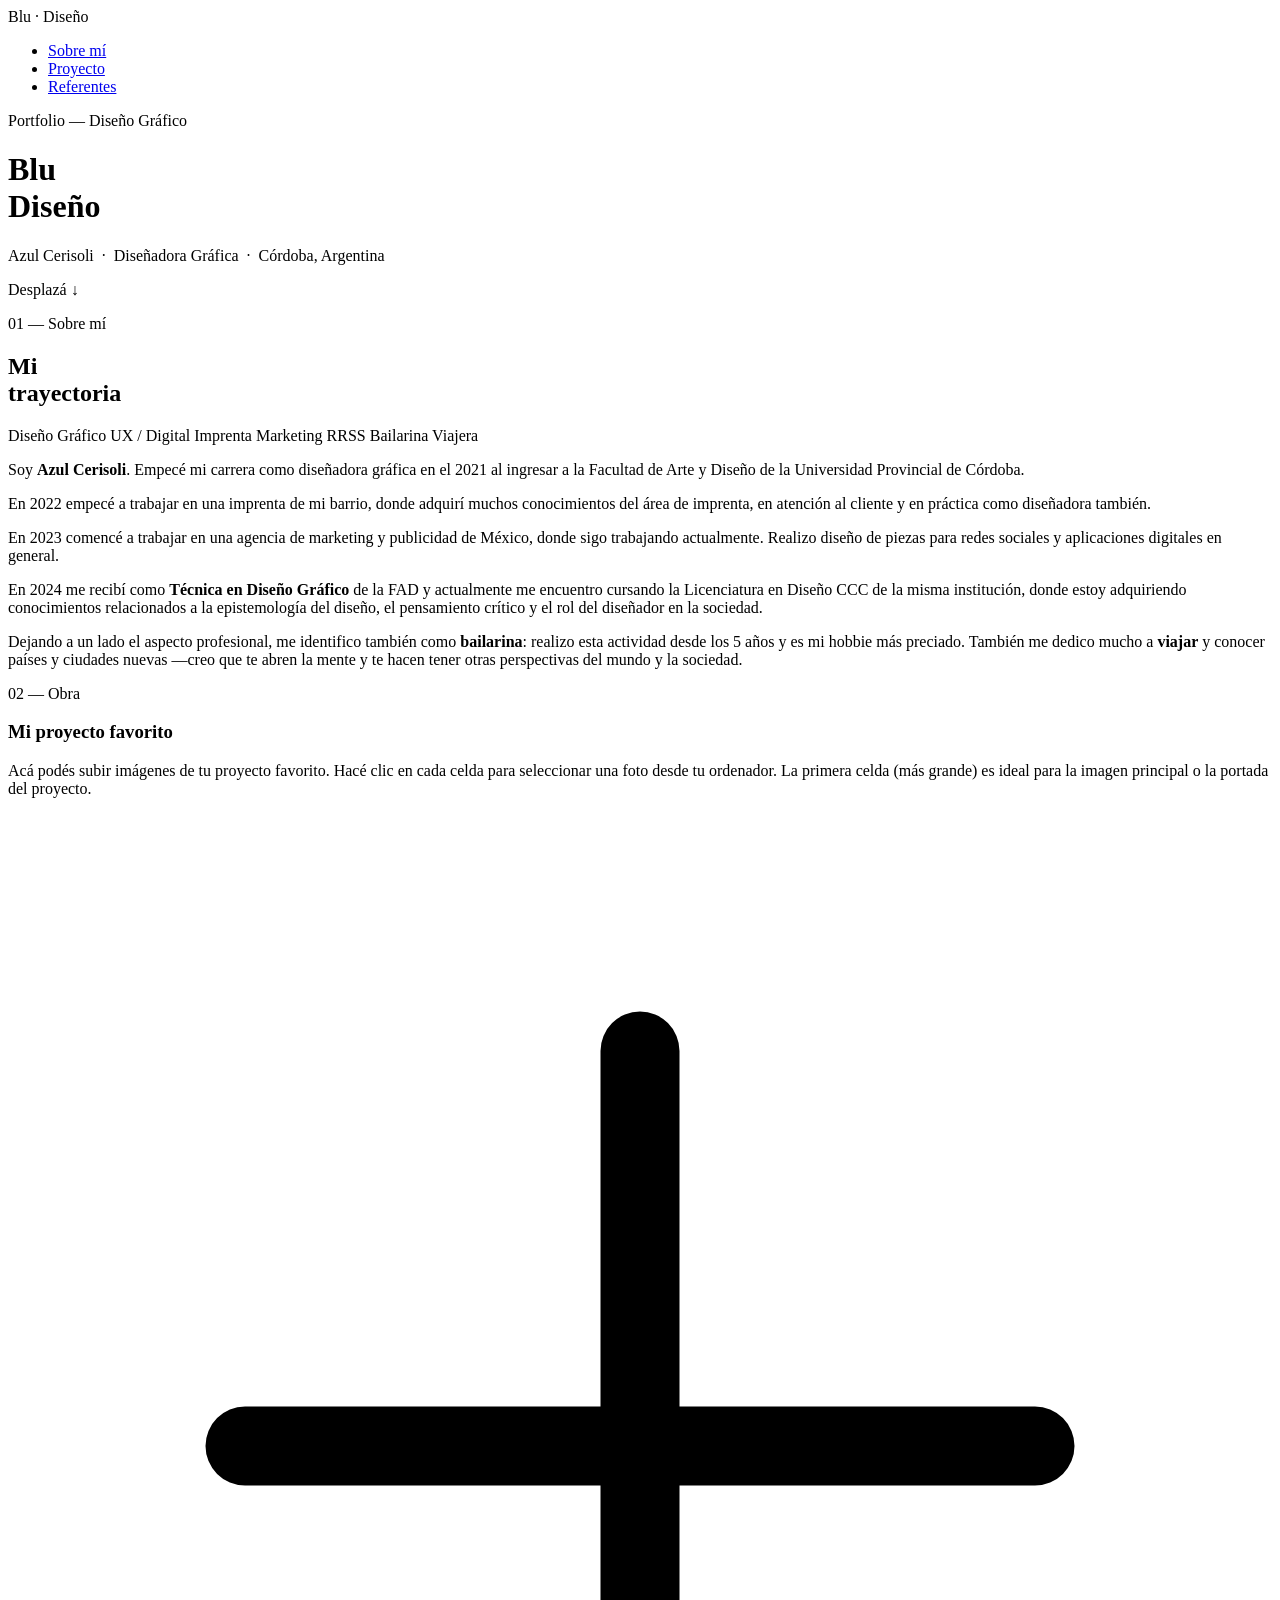
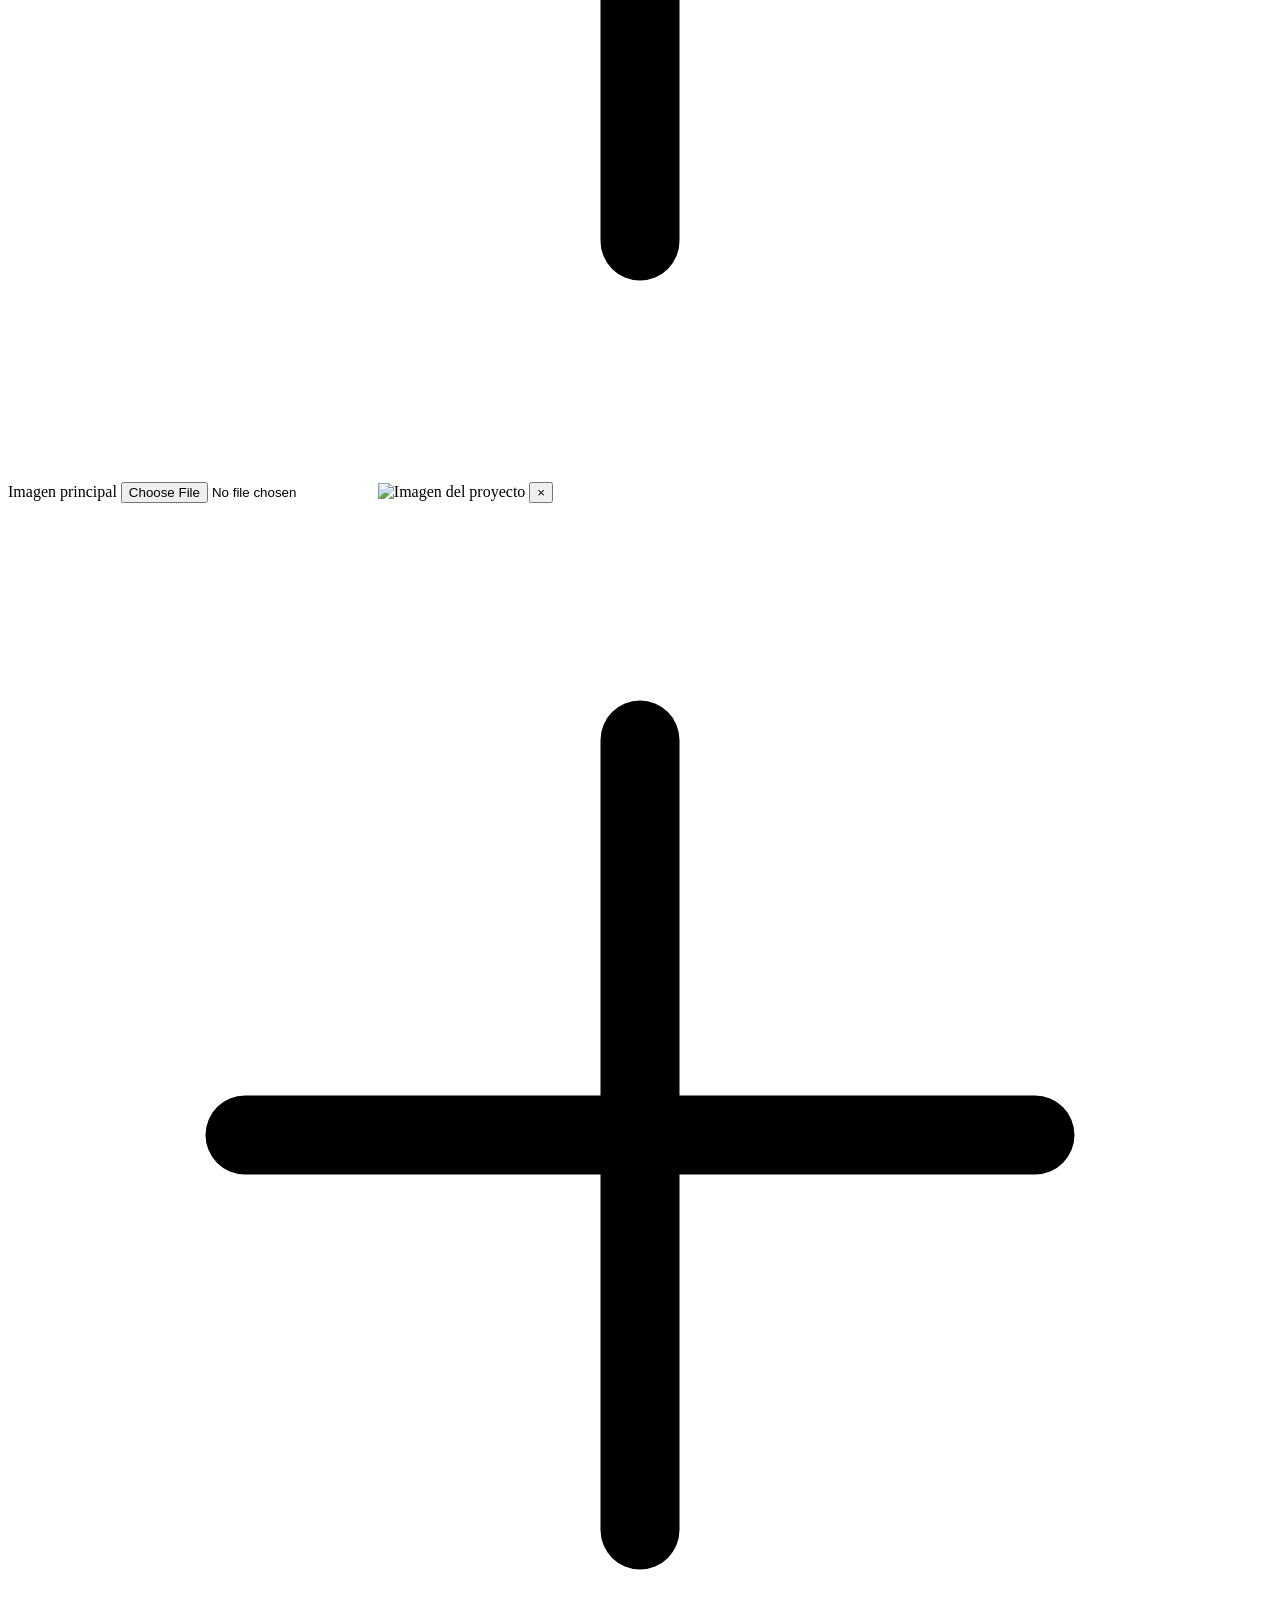
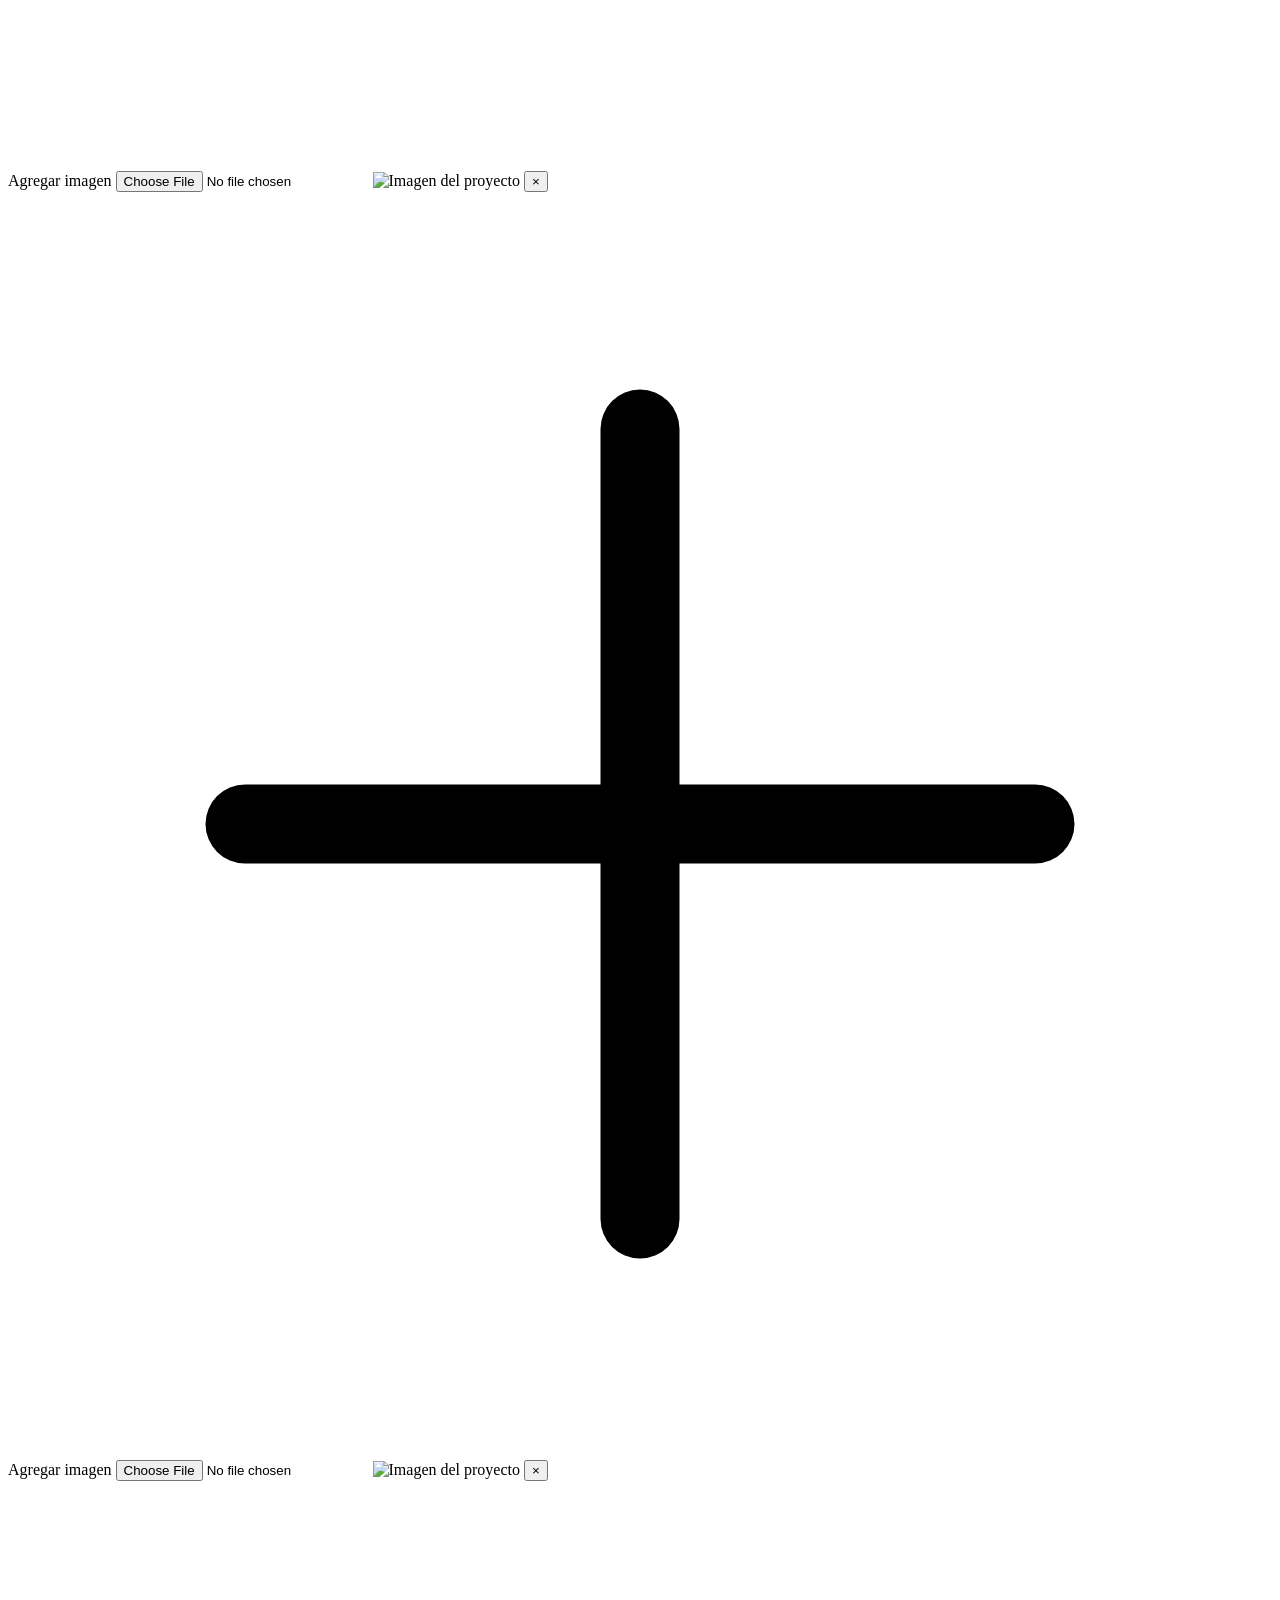
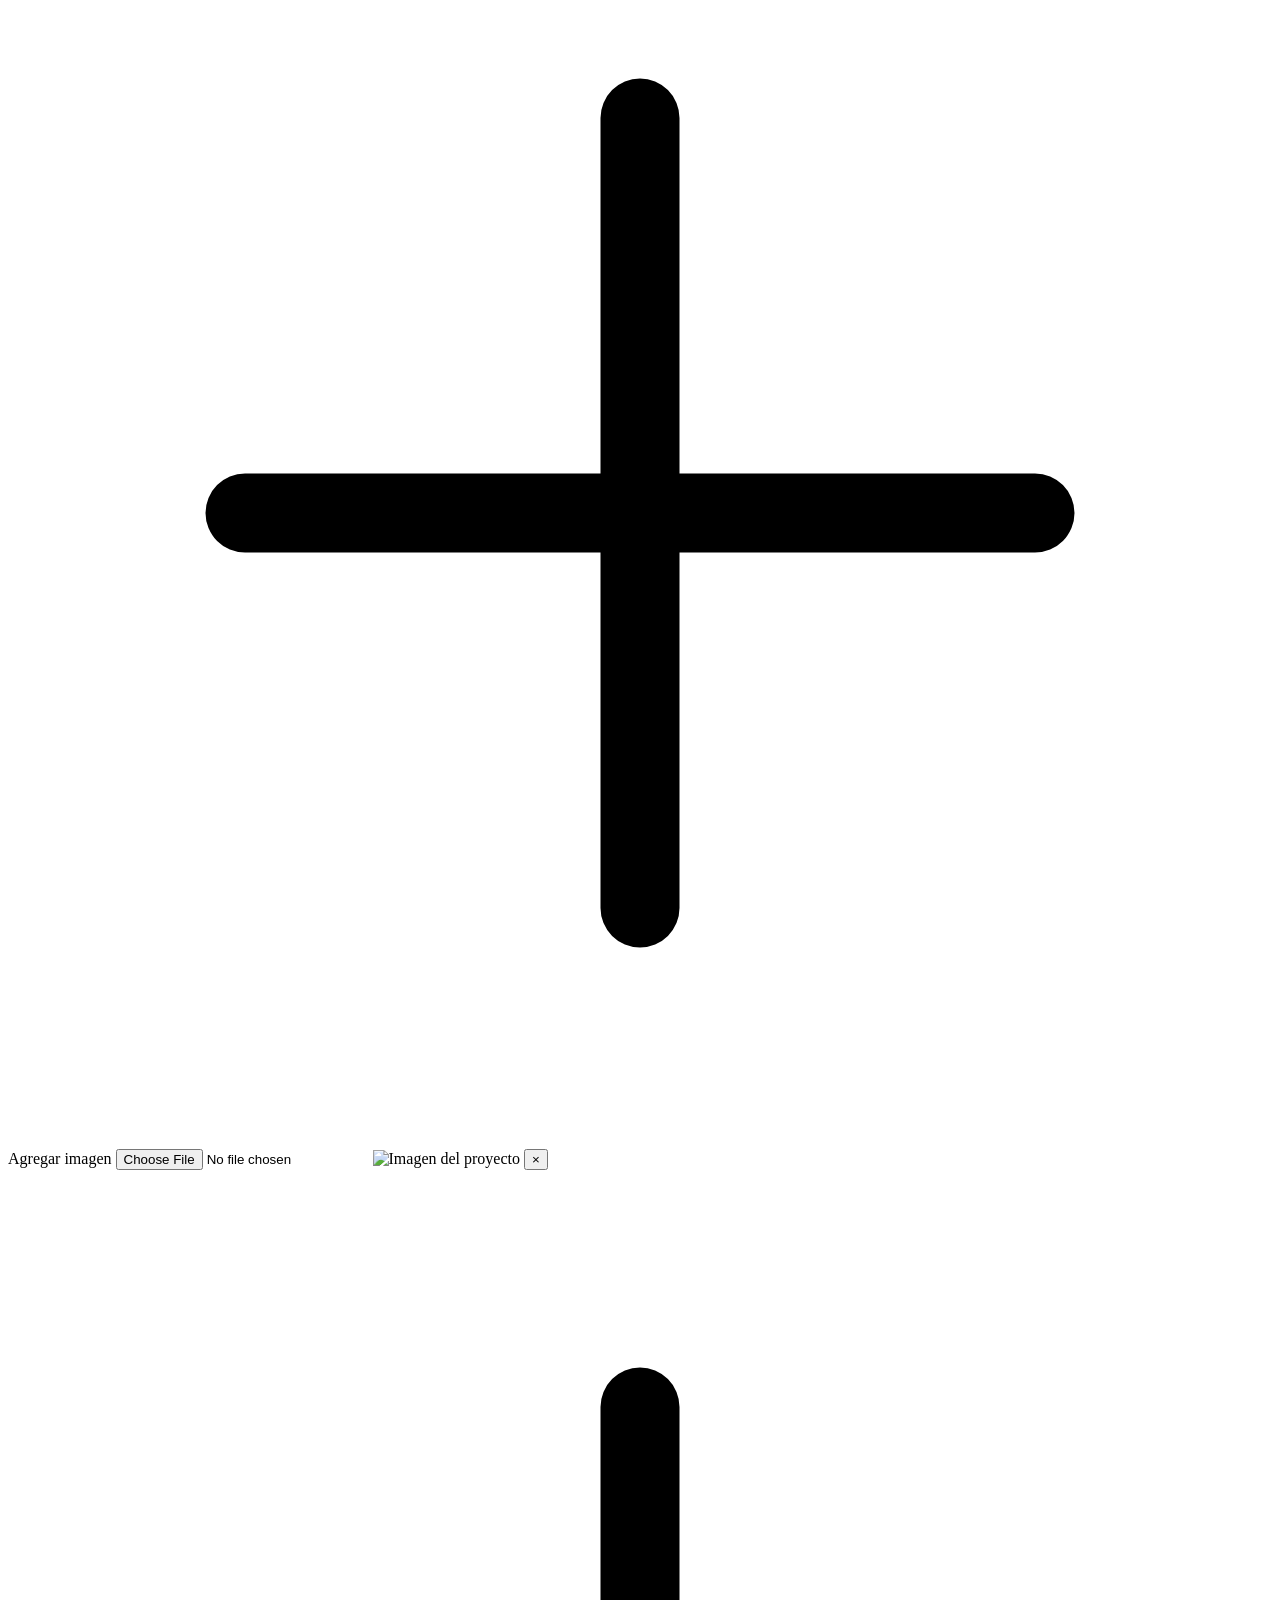
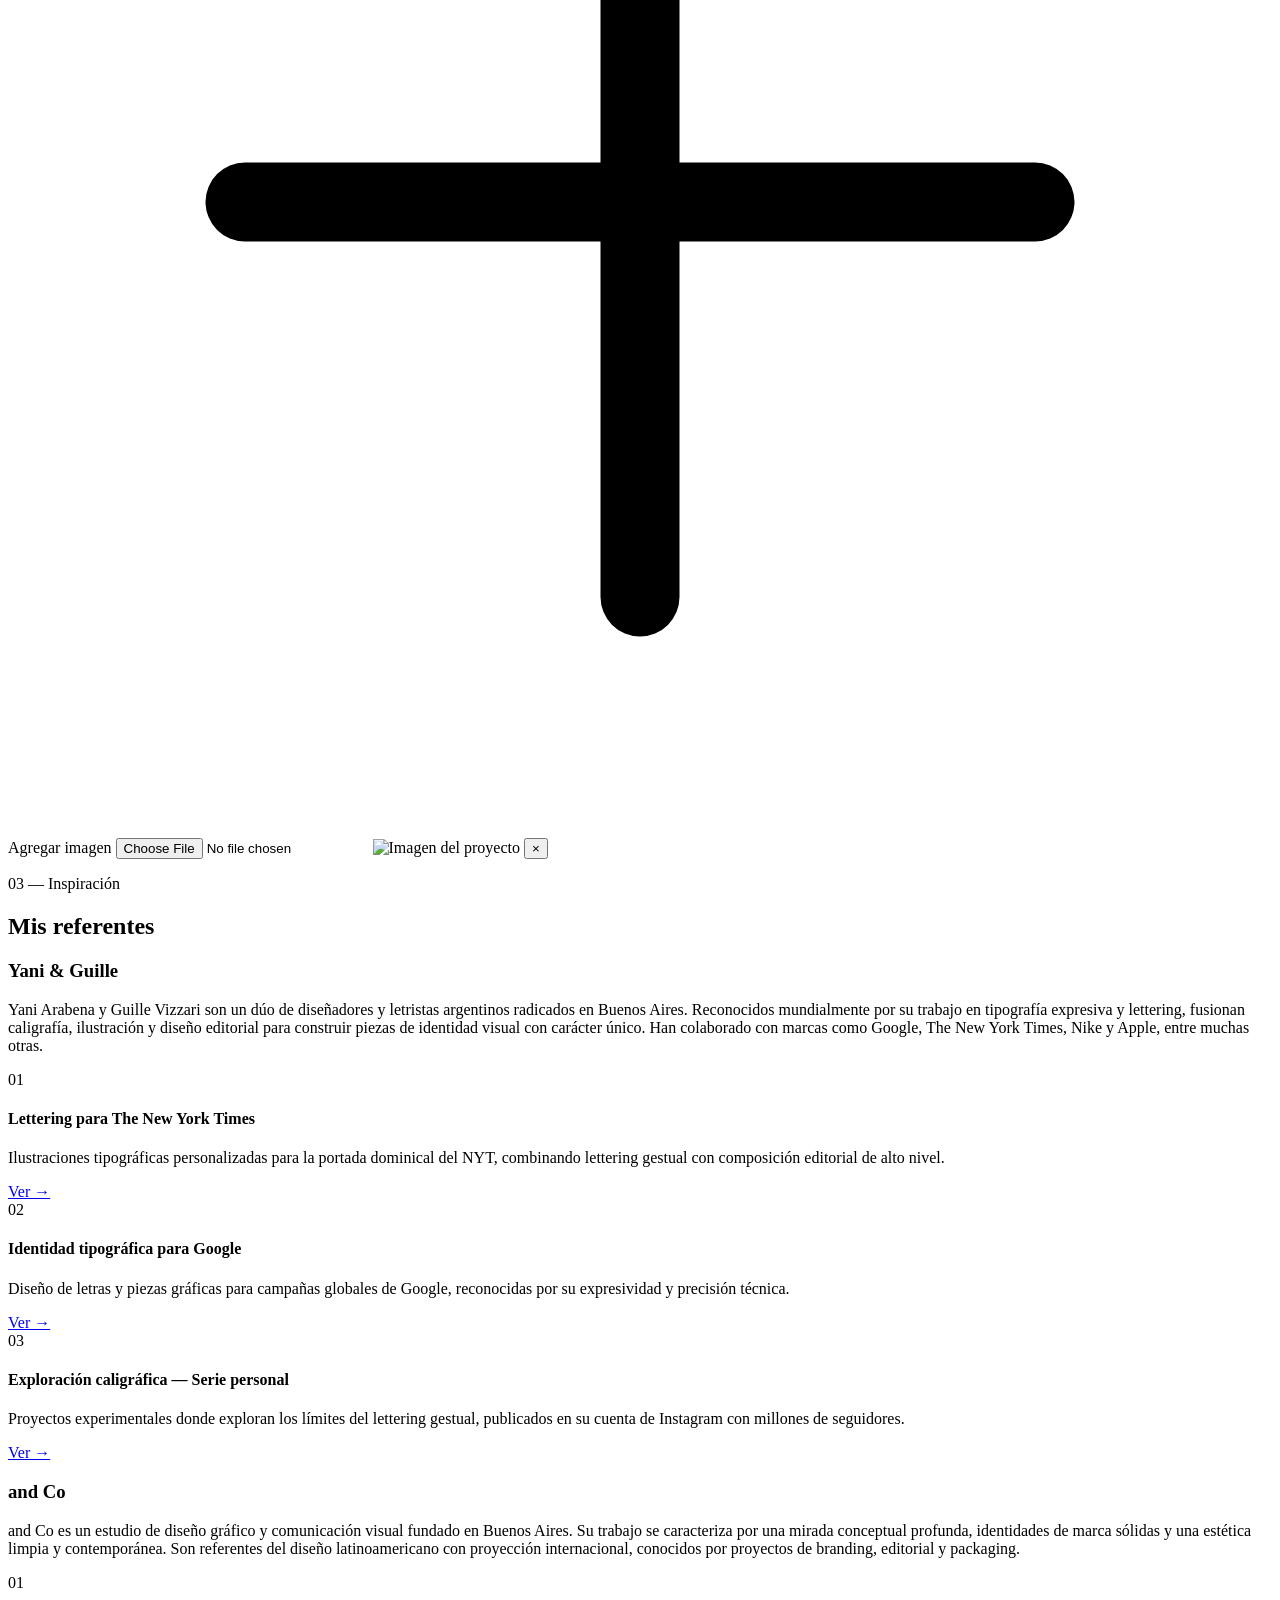
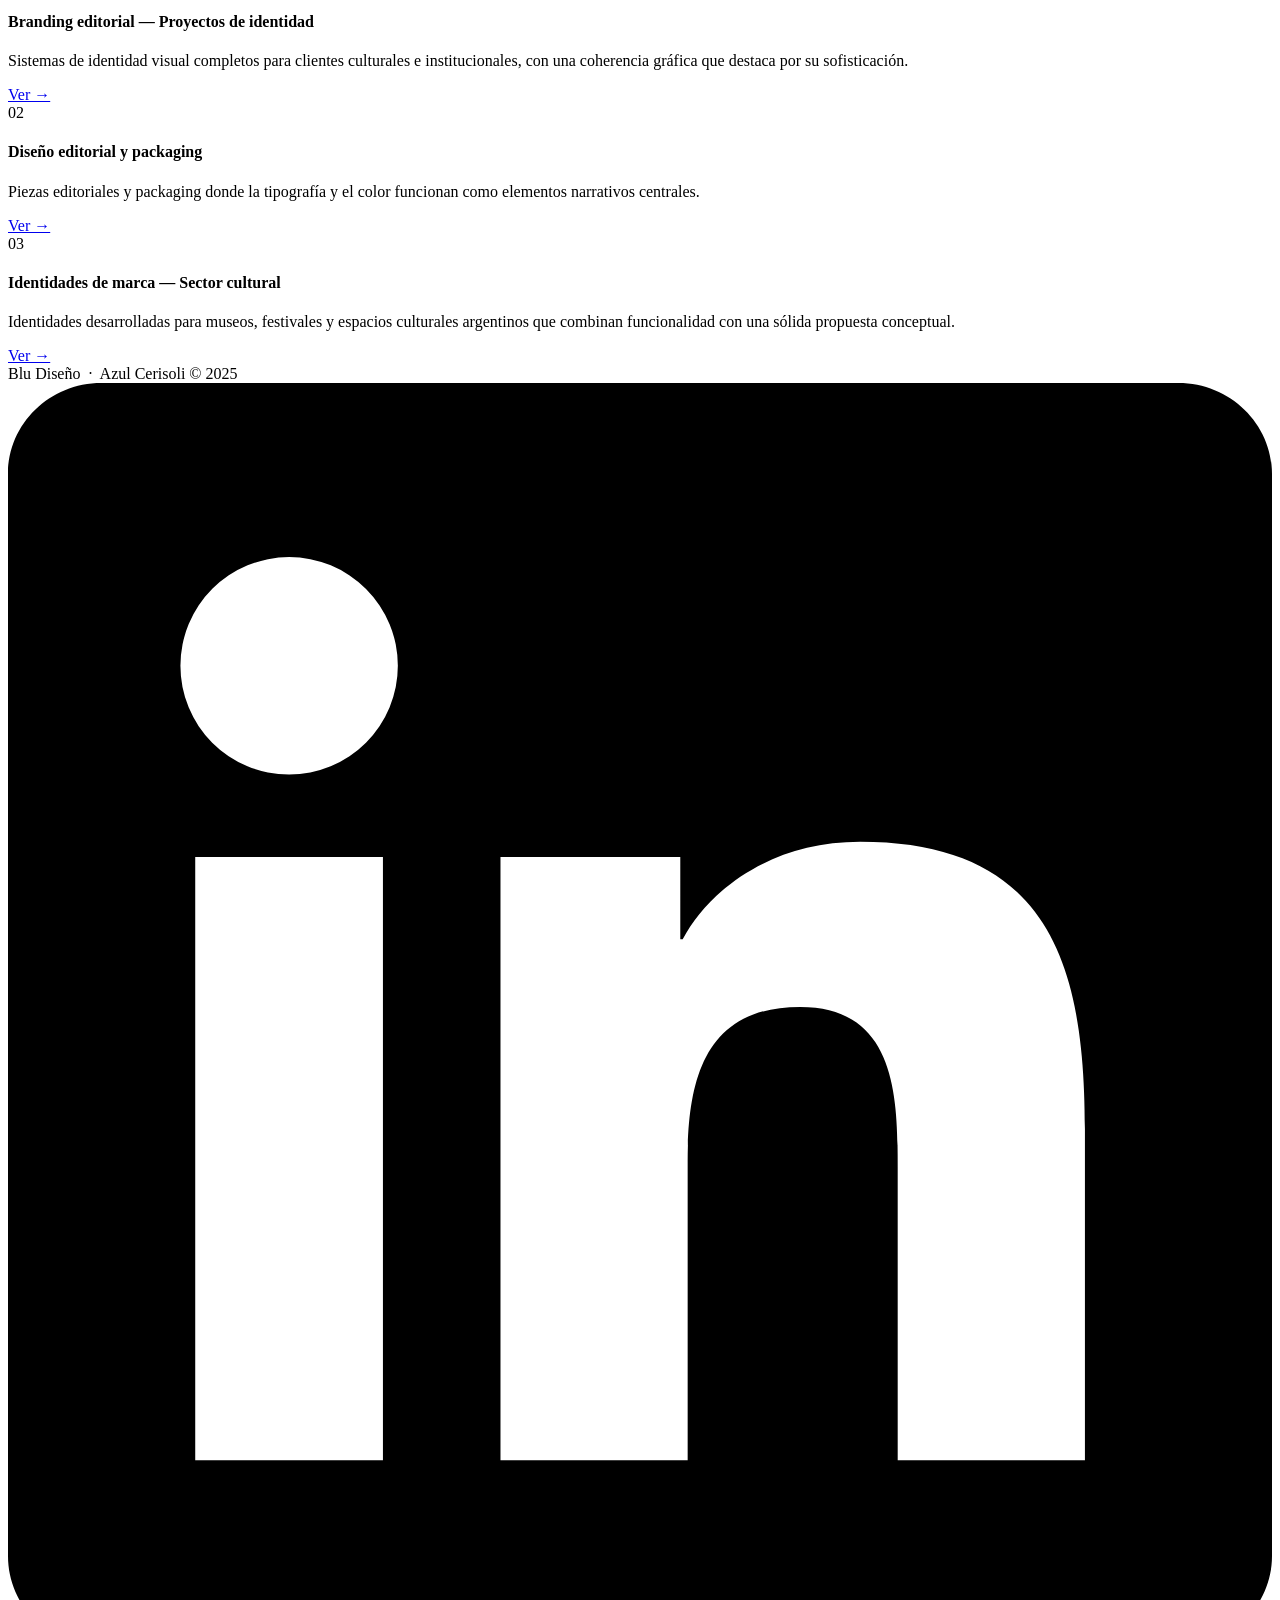
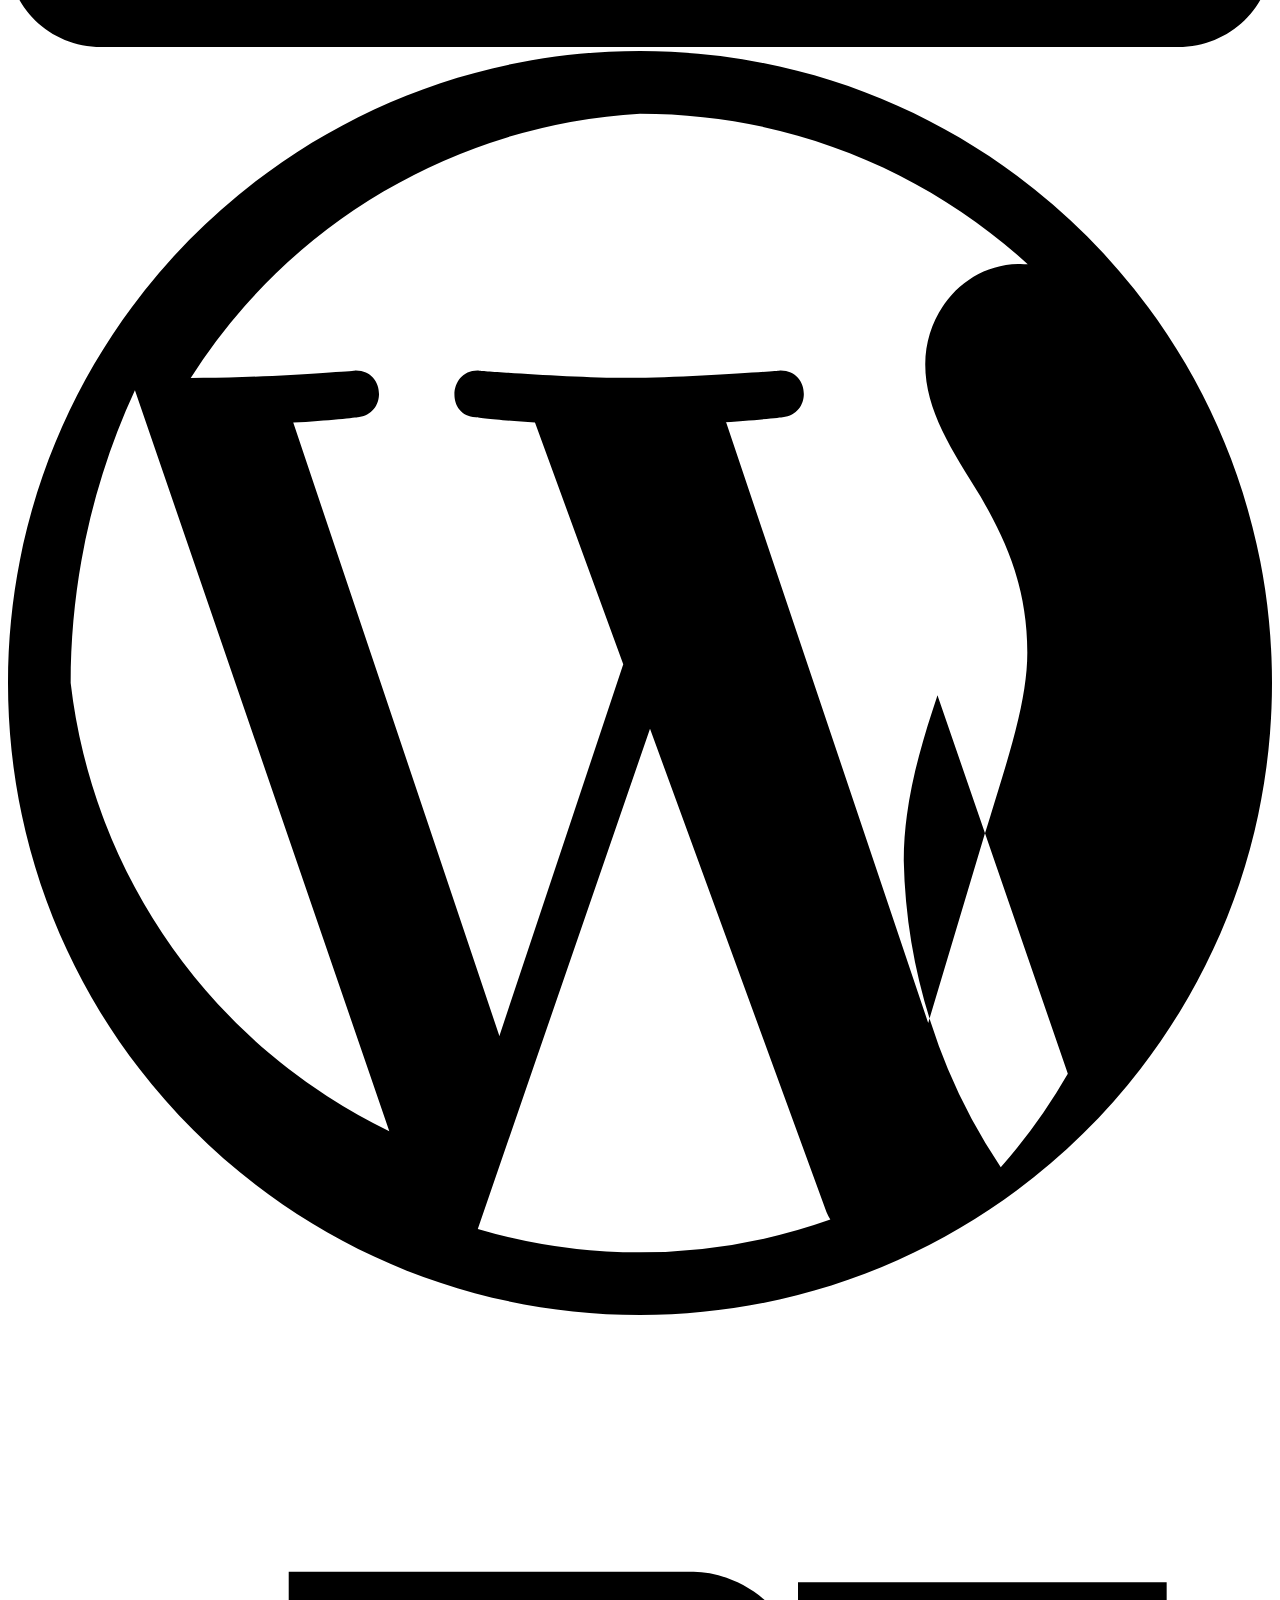
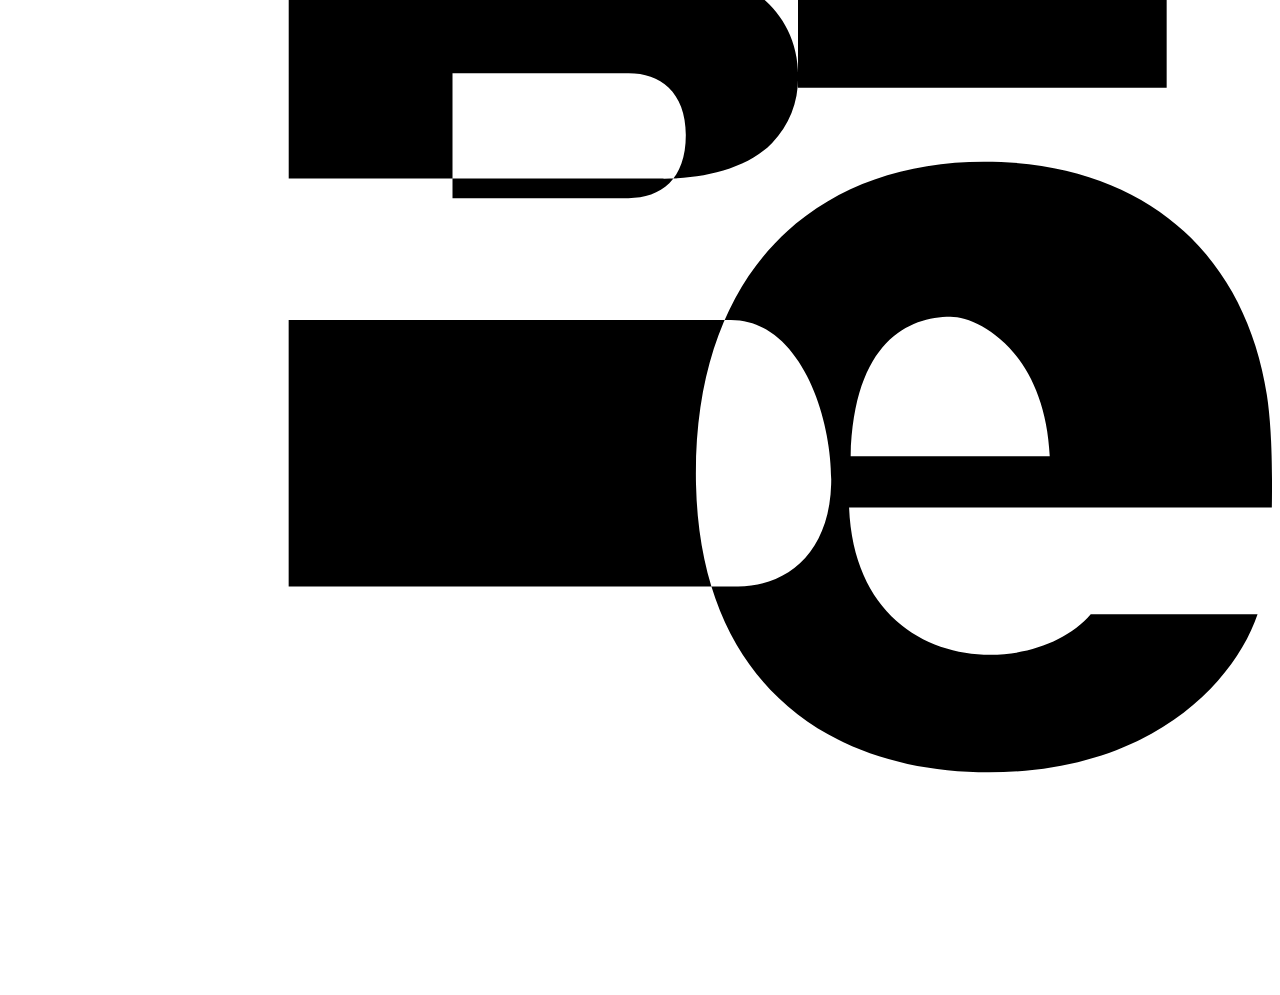
==== index.html @ 4257475f "Add initial HTML structure for portfolio website Initial commit of the HTML structure for the portfo" ====
<!DOCTYPE html>
<html lang="es">
<head>
  <meta charset="UTF-8" />
  <meta name="viewport" content="width=device-width, initial-scale=1.0" />
  <title>Blu Diseño — Azul Cerisoli</title>
  <link rel="stylesheet" href="styles.css" />
  <link
    href="https://fonts.googleapis.com/css2?family=Syne:wght@400;700;800&family=DM+Sans:ital,opsz,wght@0,9..40,300;0,9..40,400;0,9..40,500;0,9..40,600;1,9..40,300&display=swap"
    rel="stylesheet"
  />
</head>
<body>

  <!-- ===========================
       NAVEGACIÓN
  ============================ -->
  <nav>
    <span class="nav-logo">Blu · Diseño</span>
    <ul class="nav-links">
      <li><a href="#presentacion">Sobre mí</a></li>
      <li><a href="#proyecto">Proyecto</a></li>
      <li><a href="#referentes">Referentes</a></li>
    </ul>
  </nav>

  <!-- ===========================
       HERO
  ============================ -->
  <header>
    <div class="hero">
      <p class="hero-eyebrow">Portfolio — Diseño Gráfico</p>

      <h1 class="hero-title">
        Blu<br /><span class="accent">Diseño</span>
      </h1>

      <div class="hero-line"></div>

      <p class="hero-sub">
        Azul Cerisoli &nbsp;·&nbsp; Diseñadora Gráfica &nbsp;·&nbsp; Córdoba, Argentina
      </p>

      <p class="hero-scroll">Desplazá ↓</p>
    </div>
  </header>

  <!-- ===========================
       MAIN
  ============================ -->
  <main>

    <!-- — PRESENTACIÓN — -->
    <section id="presentacion">
      <p class="section-label">01 — Sobre mí</p>

      <div class="section-inner">

        <!-- Columna izquierda (sticky) -->
        <div class="presentacion-titulo">
          <h2>Mi<br />trayectoria</h2>

          <div class="tag-list">
            <span class="tag highlight">Diseño Gráfico</span>
            <span class="tag highlight">UX / Digital</span>
            <span class="tag">Imprenta</span>
            <span class="tag">Marketing</span>
            <span class="tag">RRSS</span>
            <span class="tag highlight">Bailarina</span>
            <span class="tag">Viajera</span>
          </div>
        </div>

        <!-- Columna derecha (texto) -->
        <div class="presentacion-texto">

          <p>
            Soy <strong>Azul Cerisoli</strong>. Empecé mi carrera como diseñadora gráfica
            en el 2021 al ingresar a la Facultad de Arte y Diseño de la
            Universidad Provincial de Córdoba.
          </p>

          <p>
            En 2022 empecé a trabajar en una imprenta de mi barrio, donde adquirí
            muchos conocimientos del área de imprenta, en atención al cliente y
            en práctica como diseñadora también.
          </p>

          <p>
            En 2023 comencé a trabajar en una agencia de marketing y publicidad
            de México, donde sigo trabajando actualmente. Realizo diseño de piezas
            para redes sociales y aplicaciones digitales en general.
          </p>

          <p>
            En 2024 me recibí como <strong>Técnica en Diseño Gráfico</strong> de la FAD y
            actualmente me encuentro cursando la Licenciatura en Diseño CCC de la
            misma institución, donde estoy adquiriendo conocimientos relacionados
            a la epistemología del diseño, el pensamiento crítico y el rol del
            diseñador en la sociedad.
          </p>

          <p>
            Dejando a un lado el aspecto profesional, me identifico también como
            <strong>bailarina</strong>: realizo esta actividad desde los 5 años y es mi
            hobbie más preciado. También me dedico mucho a <strong>viajar</strong> y
            conocer países y ciudades nuevas —creo que te abren la mente y te
            hacen tener otras perspectivas del mundo y la sociedad.
          </p>

        </div>
      </div>
    </section>

    <!-- — MI PROYECTO FAVORITO — -->
    <section id="proyecto">
      <p class="section-label">02 — Obra</p>

      <h3>Mi proyecto favorito</h3>

      <p class="proyecto-desc">
        Acá podés subir imágenes de tu proyecto favorito. Hacé clic en cada
        celda para seleccionar una foto desde tu ordenador. La primera celda
        (más grande) es ideal para la imagen principal o la portada del
        proyecto.
      </p>

      <!-- Grid de 5 slots de imagen -->
      <div class="image-grid" id="imageGrid">

        <div class="image-slot" data-index="0">
          <div class="slot-icon">
            <svg xmlns="http://www.w3.org/2000/svg" fill="none" viewBox="0 0 24 24" stroke-width="1.5" stroke="currentColor">
              <path stroke-linecap="round" stroke-linejoin="round" d="M12 4.5v15m7.5-7.5h-15" />
            </svg>
          </div>
          <span class="slot-text">Imagen principal</span>
          <input type="file" accept="image/*" />
          <img alt="Imagen del proyecto" />
          <button class="remove-btn" title="Eliminar imagen">×</button>
        </div>

        <div class="image-slot" data-index="1">
          <div class="slot-icon">
            <svg xmlns="http://www.w3.org/2000/svg" fill="none" viewBox="0 0 24 24" stroke-width="1.5" stroke="currentColor">
              <path stroke-linecap="round" stroke-linejoin="round" d="M12 4.5v15m7.5-7.5h-15" />
            </svg>
          </div>
          <span class="slot-text">Agregar imagen</span>
          <input type="file" accept="image/*" />
          <img alt="Imagen del proyecto" />
          <button class="remove-btn" title="Eliminar imagen">×</button>
        </div>

        <div class="image-slot" data-index="2">
          <div class="slot-icon">
            <svg xmlns="http://www.w3.org/2000/svg" fill="none" viewBox="0 0 24 24" stroke-width="1.5" stroke="currentColor">
              <path stroke-linecap="round" stroke-linejoin="round" d="M12 4.5v15m7.5-7.5h-15" />
            </svg>
          </div>
          <span class="slot-text">Agregar imagen</span>
          <input type="file" accept="image/*" />
          <img alt="Imagen del proyecto" />
          <button class="remove-btn" title="Eliminar imagen">×</button>
        </div>

        <div class="image-slot" data-index="3">
          <div class="slot-icon">
            <svg xmlns="http://www.w3.org/2000/svg" fill="none" viewBox="0 0 24 24" stroke-width="1.5" stroke="currentColor">
              <path stroke-linecap="round" stroke-linejoin="round" d="M12 4.5v15m7.5-7.5h-15" />
            </svg>
          </div>
          <span class="slot-text">Agregar imagen</span>
          <input type="file" accept="image/*" />
          <img alt="Imagen del proyecto" />
          <button class="remove-btn" title="Eliminar imagen">×</button>
        </div>

        <div class="image-slot" data-index="4">
          <div class="slot-icon">
            <svg xmlns="http://www.w3.org/2000/svg" fill="none" viewBox="0 0 24 24" stroke-width="1.5" stroke="currentColor">
              <path stroke-linecap="round" stroke-linejoin="round" d="M12 4.5v15m7.5-7.5h-15" />
            </svg>
          </div>
          <span class="slot-text">Agregar imagen</span>
          <input type="file" accept="image/*" />
          <img alt="Imagen del proyecto" />
          <button class="remove-btn" title="Eliminar imagen">×</button>
        </div>

      </div>
    </section>

    <!-- — REFERENTES — -->
    <section id="referentes">
      <p class="section-label">03 — Inspiración</p>

      <h2>Mis referentes</h2>

      <div class="section-inner">

        <!-- REFERENTE 1: Yani & Guille -->
        <div class="referente-card">

          <div class="referente-info">
            <h3>Yani &amp; Guille</h3>
            <p>
              Yani Arabena y Guille Vizzari son un dúo de diseñadores y
              letristas argentinos radicados en Buenos Aires. Reconocidos
              mundialmente por su trabajo en tipografía expresiva y lettering,
              fusionan caligrafía, ilustración y diseño editorial para
              construir piezas de identidad visual con carácter único. Han
              colaborado con marcas como Google, The New York Times, Nike y
              Apple, entre muchas otras.
            </p>
          </div>

          <div class="referente-obras">

            <div class="obra-item">
              <span class="obra-num">01</span>
              <div class="obra-text">
                <h4>Lettering para The New York Times</h4>
                <p>
                  Ilustraciones tipográficas personalizadas para la portada
                  dominical del NYT, combinando lettering gestual con
                  composición editorial de alto nivel.
                </p>
              </div>
              <a class="obra-link" href="https://www.yaniguille.com" target="_blank" rel="noopener">Ver →</a>
            </div>

            <div class="obra-item">
              <span class="obra-num">02</span>
              <div class="obra-text">
                <h4>Identidad tipográfica para Google</h4>
                <p>
                  Diseño de letras y piezas gráficas para campañas globales
                  de Google, reconocidas por su expresividad y precisión técnica.
                </p>
              </div>
              <a class="obra-link" href="https://www.yaniguille.com" target="_blank" rel="noopener">Ver →</a>
            </div>

            <div class="obra-item">
              <span class="obra-num">03</span>
              <div class="obra-text">
                <h4>Exploración caligráfica — Serie personal</h4>
                <p>
                  Proyectos experimentales donde exploran los límites del
                  lettering gestual, publicados en su cuenta de Instagram
                  con millones de seguidores.
                </p>
              </div>
              <a class="obra-link" href="https://www.instagram.com/yaniguille" target="_blank" rel="noopener">Ver →</a>
            </div>

          </div>
        </div>

        <!-- REFERENTE 2: and Co -->
        <div class="referente-card">

          <div class="referente-info">
            <h3>and Co</h3>
            <p>
              and Co es un estudio de diseño gráfico y comunicación visual
              fundado en Buenos Aires. Su trabajo se caracteriza por una
              mirada conceptual profunda, identidades de marca sólidas y
              una estética limpia y contemporánea. Son referentes del diseño
              latinoamericano con proyección internacional, conocidos por
              proyectos de branding, editorial y packaging.
            </p>
          </div>

          <div class="referente-obras">

            <div class="obra-item">
              <span class="obra-num">01</span>
              <div class="obra-text">
                <h4>Branding editorial — Proyectos de identidad</h4>
                <p>
                  Sistemas de identidad visual completos para clientes
                  culturales e institucionales, con una coherencia gráfica
                  que destaca por su sofisticación.
                </p>
              </div>
              <a class="obra-link" href="https://www.andco.com.ar" target="_blank" rel="noopener">Ver →</a>
            </div>

            <div class="obra-item">
              <span class="obra-num">02</span>
              <div class="obra-text">
                <h4>Diseño editorial y packaging</h4>
                <p>
                  Piezas editoriales y packaging donde la tipografía y el
                  color funcionan como elementos narrativos centrales.
                </p>
              </div>
              <a class="obra-link" href="https://www.andco.com.ar" target="_blank" rel="noopener">Ver →</a>
            </div>

            <div class="obra-item">
              <span class="obra-num">03</span>
              <div class="obra-text">
                <h4>Identidades de marca — Sector cultural</h4>
                <p>
                  Identidades desarrolladas para museos, festivales y
                  espacios culturales argentinos que combinan funcionalidad
                  con una sólida propuesta conceptual.
                </p>
              </div>
              <a class="obra-link" href="https://www.behance.net/andco" target="_blank" rel="noopener">Ver →</a>
            </div>

          </div>
        </div>

      </div>
    </section>

  </main>

  <!-- ===========================
       FOOTER
  ============================ -->
  <footer>

    <div class="footer-brand">
      Blu <span>Diseño</span> &nbsp;·&nbsp;
      <span class="footer-copy">Azul Cerisoli © 2025</span>
    </div>

    <!-- Iconos de redes sociales -->
    <nav class="social-links" aria-label="Redes sociales">

      <!-- LinkedIn -->
      <a
        href="https://www.linkedin.com/in/TU-PERFIL"
        target="_blank"
        rel="noopener noreferrer"
        class="social-link"
        aria-label="LinkedIn"
        title="LinkedIn"
      >
        <svg xmlns="http://www.w3.org/2000/svg" viewBox="0 0 24 24">
          <path d="M20.447 20.452h-3.554v-5.569c0-1.328-.027-3.037-1.852-3.037-1.853 0-2.136 1.445-2.136 2.939v5.667H9.351V9h3.414v1.561h.046c.477-.9 1.637-1.85 3.37-1.85 3.601 0 4.267 2.37 4.267 5.455v6.286zM5.337 7.433a2.062 2.062 0 01-2.063-2.065 2.064 2.064 0 112.063 2.065zm1.782 13.019H3.555V9h3.564v11.452zM22.225 0H1.771C.792 0 0 .774 0 1.729v20.542C0 23.227.792 24 1.771 24h20.451C23.2 24 24 23.227 24 22.271V1.729C24 .774 23.2 0 22.222 0h.003z"/>
        </svg>
      </a>

      <!-- WordPress -->
      <a
        href="https://TU-BLOG.wordpress.com"
        target="_blank"
        rel="noopener noreferrer"
        class="social-link"
        aria-label="WordPress"
        title="Blog WordPress"
      >
        <svg xmlns="http://www.w3.org/2000/svg" viewBox="0 0 24 24">
          <path d="M12 0C5.373 0 0 5.373 0 12s5.373 12 12 12 12-5.373 12-12S18.627 0 12 0zM1.19 12c0-1.987.44-3.87 1.22-5.558L7.24 20.51A10.836 10.836 0 011.19 12zm10.81 10.81a10.83 10.83 0 01-3.08-.445l3.27-9.497 3.35 9.177a.97.97 0 00.074.143 10.83 10.83 0 01-3.614.622zm1.48-15.754c.647-.034 1.23-.103 1.23-.103.578-.069.51-.917-.07-.884 0 0-1.74.137-2.862.137-1.056 0-2.832-.137-2.832-.137-.578-.033-.647.849-.068.884 0 0 .55.069 1.128.103l1.676 4.59-2.352 7.055-3.914-11.645c.647-.034 1.228-.103 1.228-.103.577-.069.51-.917-.07-.884 0 0-1.739.137-2.862.137a9.893 9.893 0 00-.243.004A10.845 10.845 0 0112 1.19c2.837 0 5.425 1.085 7.362 2.859-.047-.003-.092-.007-.14-.007-1.056 0-1.806.919-1.806 1.904 0 .884.51 1.631 1.053 2.516.41.716.885 1.631.885 2.957 0 .919-.353 1.985-.814 3.469l-1.068 3.569-3.872-11.511zm5.37 14.137a10.847 10.847 0 01-1.842-5.823c0-1.087.304-2.131.627-3.097l.013-.04 2.475 7.184a10.87 10.87 0 01-1.273 1.776z"/>
        </svg>
      </a>

      <!-- Behance -->
      <a
        href="https://www.behance.net/TU-PERFIL"
        target="_blank"
        rel="noopener noreferrer"
        class="social-link"
        aria-label="Behance"
        title="Behance"
      >
        <svg xmlns="http://www.w3.org/2000/svg" viewBox="0 0 24 24">
          <path d="M22 7h-7v-2h7v2zm1.726 10c-.442 1.297-2.029 3-5.101 3-3.074 0-5.564-1.729-5.564-5.675 0-3.91 2.325-5.92 5.466-5.92 3.082 0 4.964 1.782 5.375 4.426.078.506.109 1.188.095 2.14H15.97c.13 3.211 3.483 3.312 4.588 2.029H23.726zm-7.726-3h3.78c-.092-1.975-1.338-2.65-1.886-2.65-.78 0-1.838.46-1.894 2.65zm-2.982-9.2c.77 0 1.985.61 1.985 1.99 0 .51-.171.918-.494 1.259-.5.521-1.39.688-2.108.678H5.33V4.8h9.688zm-4.578 1.928v2.37h3.34c.62 0 1.09-.356 1.09-1.197 0-.825-.5-1.173-1.083-1.173H9.44zm4.286 4.682H5.329v5.06h8.532c.932 0 1.77-.647 1.77-2.035 0-1.244-.614-3.025-1.905-3.025z"/>
        </svg>
      </a>

    </nav>
  </footer>

  <!-- ===========================
       JAVASCRIPT — Upload de imágenes
  ============================ -->
  <script>
    document.querySelectorAll('.image-slot').forEach(function (slot) {
      var input    = slot.querySelector('input[type="file"]');
      var img      = slot.querySelector('img');
      var removeBtn = slot.querySelector('.remove-btn');

      // Al seleccionar archivo
      input.addEventListener('change', function (e) {
        var file = e.target.files[0];
        if (!file) return;

        var reader = new FileReader();
        reader.onload = function (ev) {
          img.src = ev.target.result;
          slot.classList.add('has-image');
        };
        reader.readAsDataURL(file);
      });

      // Al hacer clic en el botón de eliminar
      removeBtn.addEventListener('click', function (e) {
        e.stopPropagation();
        img.src = '';
        slot.classList.remove('has-image');
        input.value = '';
      });
    });
  </script>

</body>
</html>
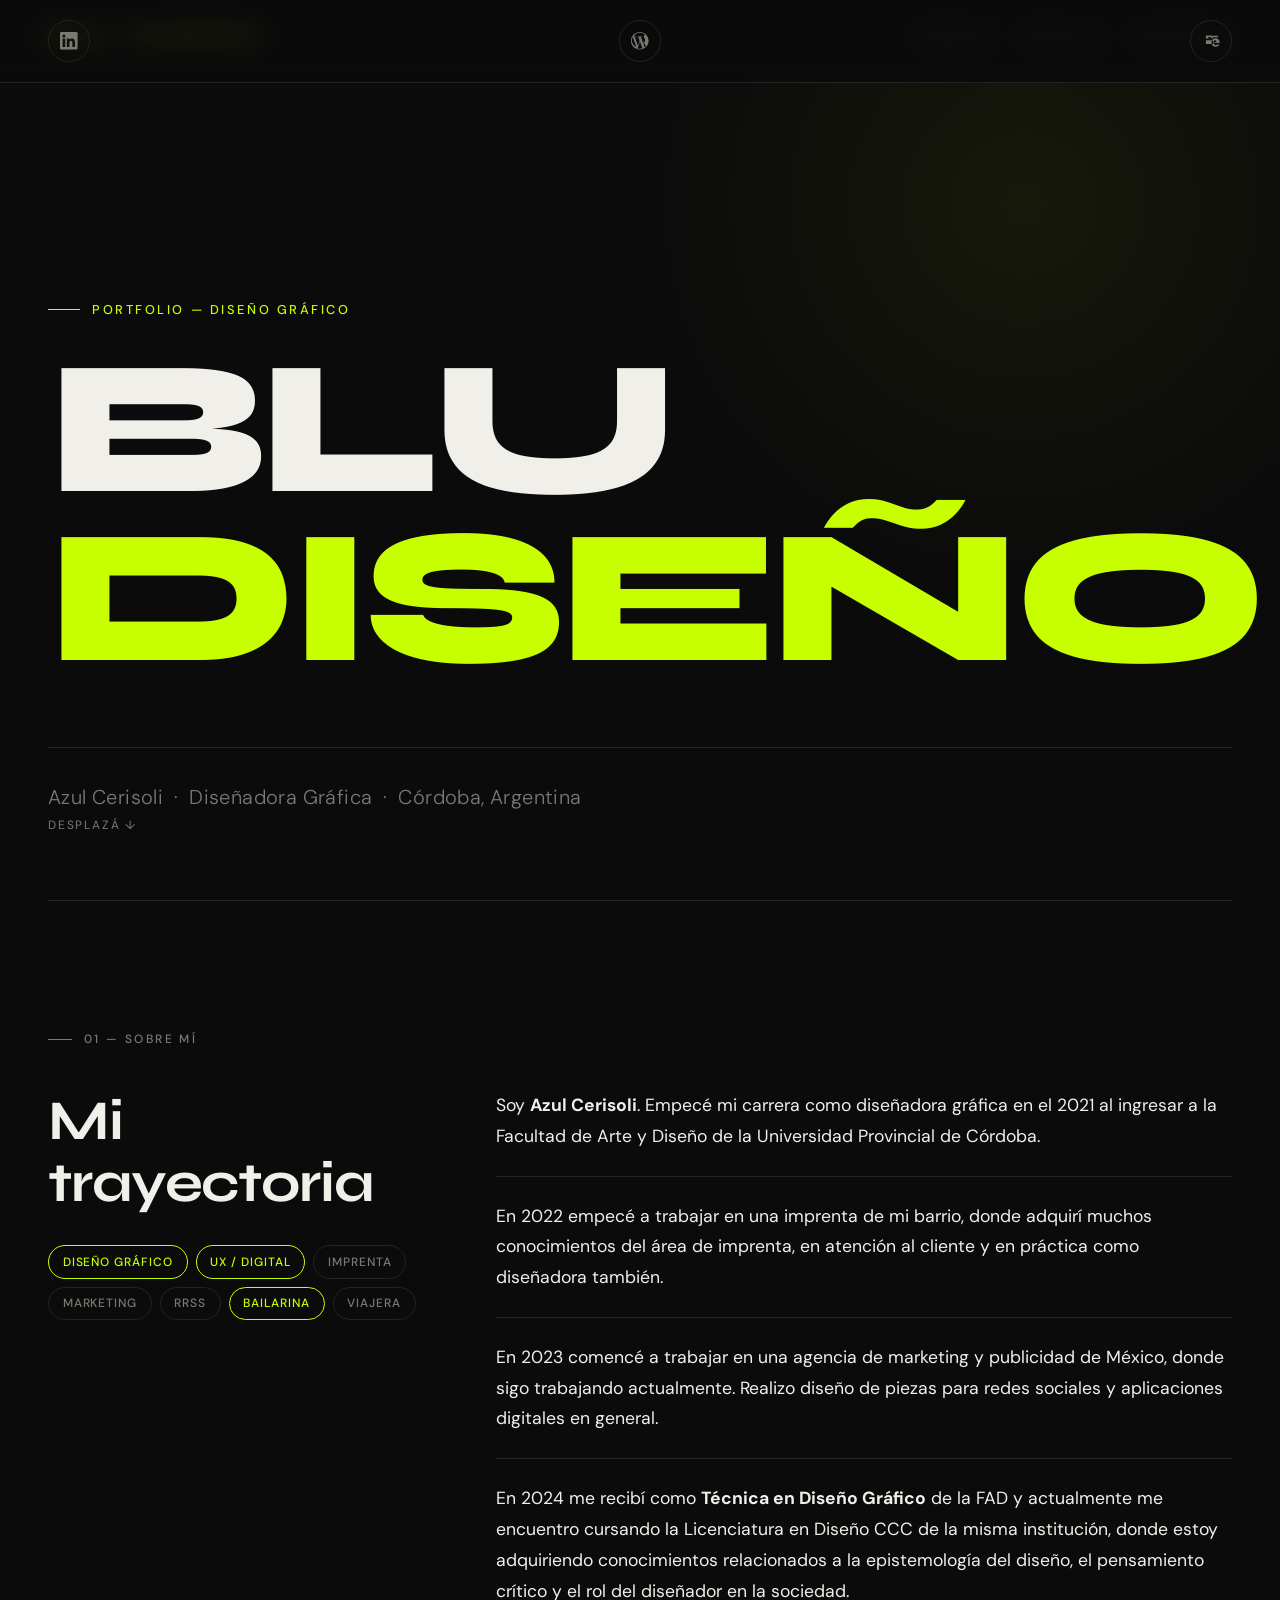
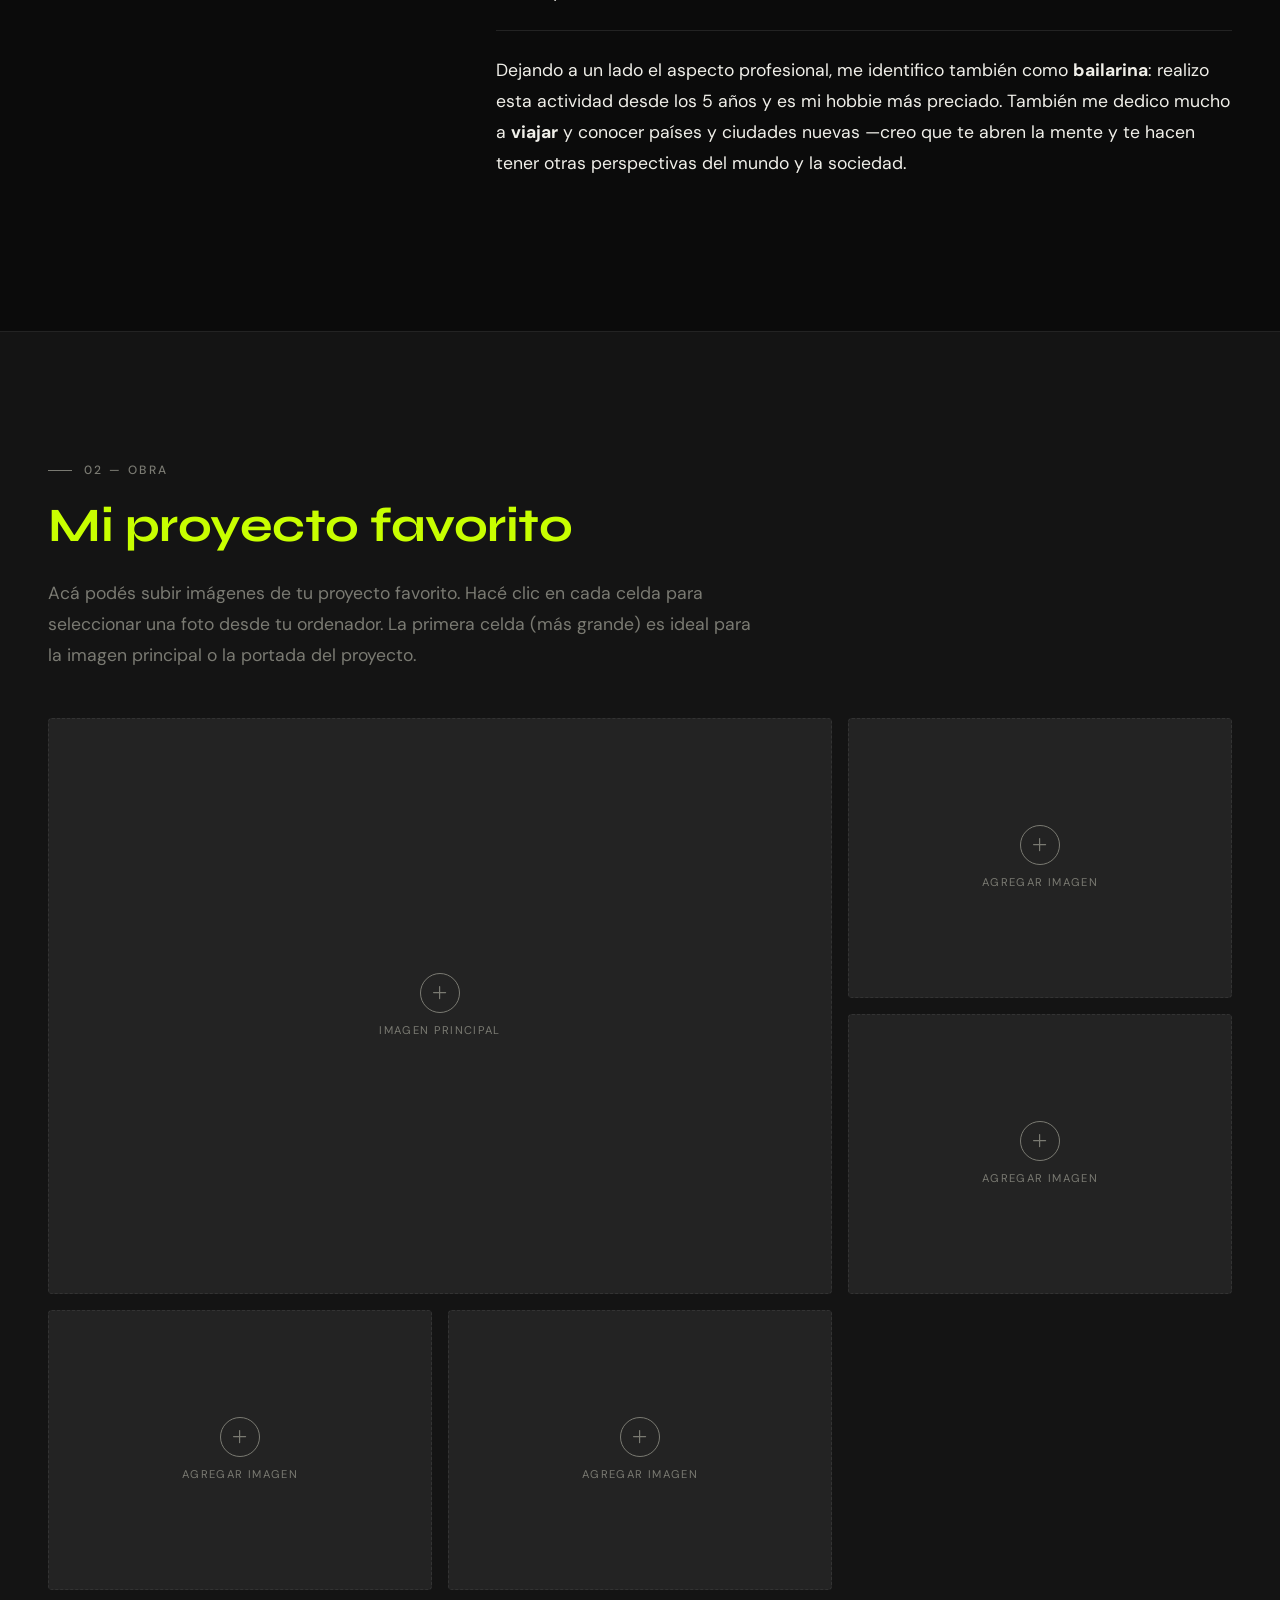
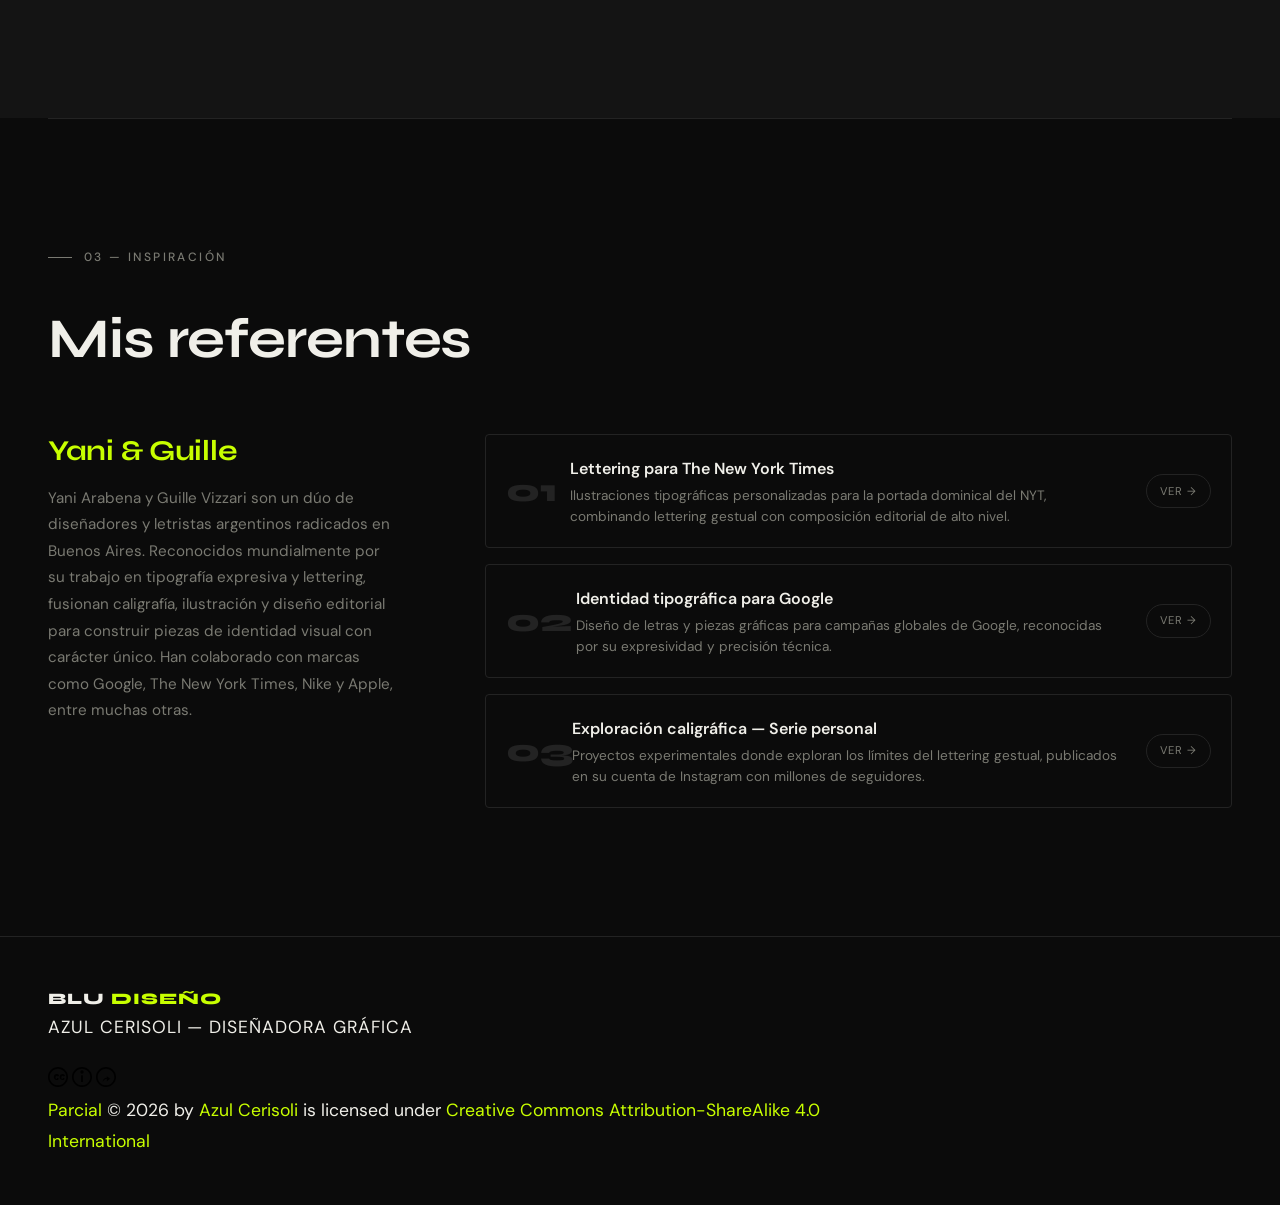
==== commit 027a5f2c: "Refactor footer and remove 'and Co' section Removed the 'and Co' section and updated footer structur" ====
--- a/index.html
+++ b/index.html
@@ -254,68 +254,7 @@
               </div>
               <a class="obra-link" href="https://www.instagram.com/yaniguille" target="_blank" rel="noopener">Ver →</a>
             </div>
-
-          </div>
-        </div>
-
-        <!-- REFERENTE 2: and Co -->
-        <div class="referente-card">
-
-          <div class="referente-info">
-            <h3>and Co</h3>
-            <p>
-              and Co es un estudio de diseño gráfico y comunicación visual
-              fundado en Buenos Aires. Su trabajo se caracteriza por una
-              mirada conceptual profunda, identidades de marca sólidas y
-              una estética limpia y contemporánea. Son referentes del diseño
-              latinoamericano con proyección internacional, conocidos por
-              proyectos de branding, editorial y packaging.
-            </p>
-          </div>
-
-          <div class="referente-obras">
-
-            <div class="obra-item">
-              <span class="obra-num">01</span>
-              <div class="obra-text">
-                <h4>Branding editorial — Proyectos de identidad</h4>
-                <p>
-                  Sistemas de identidad visual completos para clientes
-                  culturales e institucionales, con una coherencia gráfica
-                  que destaca por su sofisticación.
-                </p>
-              </div>
-              <a class="obra-link" href="https://www.andco.com.ar" target="_blank" rel="noopener">Ver →</a>
-            </div>
-
-            <div class="obra-item">
-              <span class="obra-num">02</span>
-              <div class="obra-text">
-                <h4>Diseño editorial y packaging</h4>
-                <p>
-                  Piezas editoriales y packaging donde la tipografía y el
-                  color funcionan como elementos narrativos centrales.
-                </p>
-              </div>
-              <a class="obra-link" href="https://www.andco.com.ar" target="_blank" rel="noopener">Ver →</a>
-            </div>
-
-            <div class="obra-item">
-              <span class="obra-num">03</span>
-              <div class="obra-text">
-                <h4>Identidades de marca — Sector cultural</h4>
-                <p>
-                  Identidades desarrolladas para museos, festivales y
-                  espacios culturales argentinos que combinan funcionalidad
-                  con una sólida propuesta conceptual.
-                </p>
-              </div>
-              <a class="obra-link" href="https://www.behance.net/andco" target="_blank" rel="noopener">Ver →</a>
-            </div>
-
-          </div>
-        </div>
-
+        </div>
       </div>
     </section>
 
@@ -324,59 +263,65 @@
   <!-- ===========================
        FOOTER
   ============================ -->
-  <footer>
-
-    <div class="footer-brand">
-      Blu <span>Diseño</span> &nbsp;·&nbsp;
-      <span class="footer-copy">Azul Cerisoli © 2025</span>
+<footer>
+
+    <div class="footer-top">
+
+      <div class="footer-brand">
+        Blu <span>Diseño</span>
+        <p class="footer-tagline">Azul Cerisoli — Diseñadora Gráfica</p>
+      </div>
+
+      <nav class="social-links" aria-label="Redes sociales">
+
+        <!-- LinkedIn -->
+        <a href="https://www.linkedin.com/in/azul-cerisoli-059a71239/" target="_blank" rel="noopener noreferrer" class="social-link" aria-label="LinkedIn" title="LinkedIn">
+          <svg xmlns="http://www.w3.org/2000/svg" viewBox="0 0 24 24">
+            <path d="M20.447 20.452h-3.554v-5.569c0-1.328-.027-3.037-1.852-3.037-1.853 0-2.136 1.445-2.136 2.939v5.667H9.351V9h3.414v1.561h.046c.477-.9 1.637-1.85 3.37-1.85 3.601 0 4.267 2.37 4.267 5.455v6.286zM5.337 7.433a2.062 2.062 0 01-2.063-2.065 2.064 2.064 0 112.063 2.065zm1.782 13.019H3.555V9h3.564v11.452zM22.225 0H1.771C.792 0 0 .774 0 1.729v20.542C0 23.227.792 24 1.771 24h20.451C23.2 24 24 23.227 24 22.271V1.729C24 .774 23.2 0 22.222 0h.003z"/>
+          </svg>
+        </a>
+
+        <!-- WordPress -->
+        <a href="https://azulcerisoli-gulbn.wordpress.com/" target="_blank" rel="noopener noreferrer" class="social-link" aria-label="WordPress" title="Blog WordPress">
+          <svg xmlns="http://www.w3.org/2000/svg" viewBox="0 0 24 24">
+            <path d="M12 0C5.373 0 0 5.373 0 12s5.373 12 12 12 12-5.373 12-12S18.627 0 12 0zM1.19 12c0-1.987.44-3.87 1.22-5.558L7.24 20.51A10.836 10.836 0 011.19 12zm10.81 10.81a10.83 10.83 0 01-3.08-.445l3.27-9.497 3.35 9.177a.97.97 0 00.074.143 10.83 10.83 0 01-3.614.622zm1.48-15.754c.647-.034 1.23-.103 1.23-.103.578-.069.51-.917-.07-.884 0 0-1.74.137-2.862.137-1.056 0-2.832-.137-2.832-.137-.578-.033-.647.849-.068.884 0 0 .55.069 1.128.103l1.676 4.59-2.352 7.055-3.914-11.645c.647-.034 1.228-.103 1.228-.103.577-.069.51-.917-.07-.884 0 0-1.739.137-2.862.137a9.893 9.893 0 00-.243.004A10.845 10.845 0 0112 1.19c2.837 0 5.425 1.085 7.362 2.859-.047-.003-.092-.007-.14-.007-1.056 0-1.806.919-1.806 1.904 0 .884.51 1.631 1.053 2.516.41.716.885 1.631.885 2.957 0 .919-.353 1.985-.814 3.469l-1.068 3.569-3.872-11.511zm5.37 14.137a10.847 10.847 0 01-1.842-5.823c0-1.087.304-2.131.627-3.097l.013-.04 2.475 7.184a10.87 10.87 0 01-1.273 1.776z"/>
+          </svg>
+        </a>
+
+        <!-- Behance -->
+        <a href="https://www.behance.net/azulcerisoli" target="_blank" rel="noopener noreferrer" class="social-link" aria-label="Behance" title="Behance">
+          <svg xmlns="http://www.w3.org/2000/svg" viewBox="0 0 24 24">
+            <path d="M22 7h-7v-2h7v2zm1.726 10c-.442 1.297-2.029 3-5.101 3-3.074 0-5.564-1.729-5.564-5.675 0-3.91 2.325-5.92 5.466-5.92 3.082 0 4.964 1.782 5.375 4.426.078.506.109 1.188.095 2.14H15.97c.13 3.211 3.483 3.312 4.588 2.029H23.726zm-7.726-3h3.78c-.092-1.975-1.338-2.65-1.886-2.65-.78 0-1.838.46-1.894 2.65zm-2.982-9.2c.77 0 1.985.61 1.985 1.99 0 .51-.171.918-.494 1.259-.5.521-1.39.688-2.108.678H5.33V4.8h9.688zm-4.578 1.928v2.37h3.34c.62 0 1.09-.356 1.09-1.197 0-.825-.5-1.173-1.083-1.173H9.44zm4.286 4.682H5.329v5.06h8.532c.932 0 1.77-.647 1.77-2.035 0-1.244-.614-3.025-1.905-3.025z"/>
+          </svg>
+        </a>
+
+      </nav>
     </div>
 
-    <!-- Iconos de redes sociales -->
-    <nav class="social-links" aria-label="Redes sociales">
-
-      <!-- LinkedIn -->
-      <a
-        href="https://www.linkedin.com/in/TU-PERFIL"
-        target="_blank"
-        rel="noopener noreferrer"
-        class="social-link"
-        aria-label="LinkedIn"
-        title="LinkedIn"
-      >
-        <svg xmlns="http://www.w3.org/2000/svg" viewBox="0 0 24 24">
-          <path d="M20.447 20.452h-3.554v-5.569c0-1.328-.027-3.037-1.852-3.037-1.853 0-2.136 1.445-2.136 2.939v5.667H9.351V9h3.414v1.561h.046c.477-.9 1.637-1.85 3.37-1.85 3.601 0 4.267 2.37 4.267 5.455v6.286zM5.337 7.433a2.062 2.062 0 01-2.063-2.065 2.064 2.064 0 112.063 2.065zm1.782 13.019H3.555V9h3.564v11.452zM22.225 0H1.771C.792 0 0 .774 0 1.729v20.542C0 23.227.792 24 1.771 24h20.451C23.2 24 24 23.227 24 22.271V1.729C24 .774 23.2 0 22.222 0h.003z"/>
+    <div class="footer-divider"></div>
+
+    <!-- Licencia Creative Commons -->
+    <div class="footer-license">
+      <div class="cc-icons" aria-hidden="true">
+        <svg xmlns="http://www.w3.org/2000/svg" viewBox="0 0 24 24" width="20" height="20">
+          <path d="M12 0C5.373 0 0 5.373 0 12s5.373 12 12 12 12-5.373 12-12S18.627 0 12 0zm0 22C6.486 22 2 17.514 2 12S6.486 2 12 2s10 4.486 10 10-4.486 10-10 10zm-1.5-7.5c-.828 0-1.5-.895-1.5-2s.672-2 1.5-2c.546 0 1.026.318 1.29.795l1.733-1.001C12.537 9.099 11.578 8.5 10.5 8.5 8.567 8.5 7 10.015 7 12s1.567 3.5 3.5 3.5c1.09 0 2.057-.61 2.535-1.51l-1.74-.988C11.028 13.453 10.543 14.5 10.5 14.5zm7 0c-.828 0-1.5-.895-1.5-2s.672-2 1.5-2c.546 0 1.026.318 1.29.795l1.733-1.001C19.537 9.099 18.578 8.5 17.5 8.5c-1.933 0-3.5 1.515-3.5 3.5s1.567 3.5 3.5 3.5c1.09 0 2.057-.61 2.535-1.51l-1.74-.988c-.267.451-.752 1.498-.795 1.498z"/>
         </svg>
-      </a>
-
-      <!-- WordPress -->
-      <a
-        href="https://TU-BLOG.wordpress.com"
-        target="_blank"
-        rel="noopener noreferrer"
-        class="social-link"
-        aria-label="WordPress"
-        title="Blog WordPress"
-      >
-        <svg xmlns="http://www.w3.org/2000/svg" viewBox="0 0 24 24">
-          <path d="M12 0C5.373 0 0 5.373 0 12s5.373 12 12 12 12-5.373 12-12S18.627 0 12 0zM1.19 12c0-1.987.44-3.87 1.22-5.558L7.24 20.51A10.836 10.836 0 011.19 12zm10.81 10.81a10.83 10.83 0 01-3.08-.445l3.27-9.497 3.35 9.177a.97.97 0 00.074.143 10.83 10.83 0 01-3.614.622zm1.48-15.754c.647-.034 1.23-.103 1.23-.103.578-.069.51-.917-.07-.884 0 0-1.74.137-2.862.137-1.056 0-2.832-.137-2.832-.137-.578-.033-.647.849-.068.884 0 0 .55.069 1.128.103l1.676 4.59-2.352 7.055-3.914-11.645c.647-.034 1.228-.103 1.228-.103.577-.069.51-.917-.07-.884 0 0-1.739.137-2.862.137a9.893 9.893 0 00-.243.004A10.845 10.845 0 0112 1.19c2.837 0 5.425 1.085 7.362 2.859-.047-.003-.092-.007-.14-.007-1.056 0-1.806.919-1.806 1.904 0 .884.51 1.631 1.053 2.516.41.716.885 1.631.885 2.957 0 .919-.353 1.985-.814 3.469l-1.068 3.569-3.872-11.511zm5.37 14.137a10.847 10.847 0 01-1.842-5.823c0-1.087.304-2.131.627-3.097l.013-.04 2.475 7.184a10.87 10.87 0 01-1.273 1.776z"/>
+        <svg xmlns="http://www.w3.org/2000/svg" viewBox="0 0 24 24" width="20" height="20">
+          <path d="M12 0C5.373 0 0 5.373 0 12s5.373 12 12 12 12-5.373 12-12S18.627 0 12 0zm0 22C6.486 22 2 17.514 2 12S6.486 2 12 2s10 4.486 10 10-4.486 10-10 10zm0-14a2 2 0 100-4 2 2 0 000 4zm1 2h-2v8h2v-8z"/>
         </svg>
-      </a>
-
-      <!-- Behance -->
-      <a
-        href="https://www.behance.net/TU-PERFIL"
-        target="_blank"
-        rel="noopener noreferrer"
-        class="social-link"
-        aria-label="Behance"
-        title="Behance"
-      >
-        <svg xmlns="http://www.w3.org/2000/svg" viewBox="0 0 24 24">
-          <path d="M22 7h-7v-2h7v2zm1.726 10c-.442 1.297-2.029 3-5.101 3-3.074 0-5.564-1.729-5.564-5.675 0-3.91 2.325-5.92 5.466-5.92 3.082 0 4.964 1.782 5.375 4.426.078.506.109 1.188.095 2.14H15.97c.13 3.211 3.483 3.312 4.588 2.029H23.726zm-7.726-3h3.78c-.092-1.975-1.338-2.65-1.886-2.65-.78 0-1.838.46-1.894 2.65zm-2.982-9.2c.77 0 1.985.61 1.985 1.99 0 .51-.171.918-.494 1.259-.5.521-1.39.688-2.108.678H5.33V4.8h9.688zm-4.578 1.928v2.37h3.34c.62 0 1.09-.356 1.09-1.197 0-.825-.5-1.173-1.083-1.173H9.44zm4.286 4.682H5.329v5.06h8.532c.932 0 1.77-.647 1.77-2.035 0-1.244-.614-3.025-1.905-3.025z"/>
+        <svg xmlns="http://www.w3.org/2000/svg" viewBox="0 0 24 24" width="20" height="20">
+          <path d="M12 0C5.373 0 0 5.373 0 12s5.373 12 12 12 12-5.373 12-12S18.627 0 12 0zm0 22C6.486 22 2 17.514 2 12S6.486 2 12 2s10 4.486 10 10-4.486 10-10 10zm1-7v2l4-3-4-3v2c-2.757 0-5 2.243-5 5 .851-2.317 2.986-4 5-4z"/>
         </svg>
-      </a>
-
-    </nav>
+      </div>
+      <p class="license-text">
+        <a href="https://azulcerisoli-byte.github.io/parcial/" target="_blank" rel="noopener noreferrer">Parcial</a>
+        © 2026 by
+        <a href="https://www.behance.net/azulcerisoli" target="_blank" rel="noopener noreferrer">Azul Cerisoli</a>
+        is licensed under
+        <a href="https://creativecommons.org/licenses/by-sa/4.0/" target="_blank" rel="noopener noreferrer">Creative Commons Attribution-ShareAlike 4.0 International</a>
+      </p>
+    </div>
+
   </footer>
 
   <!-- ===========================
--- a/styles.css
+++ b/styles.css
@@ -0,0 +1,700 @@
+/* ============================================
+   BLU DISEÑO — Azul Cerisoli | Portfolio
+   Paleta: Negro profundo + Blanco roto + Lima eléctrico
+   ============================================ */
+
+@import url('https://fonts.googleapis.com/css2?family=Syne:wght@400;700;800&family=DM+Sans:wght@300;400;500;600&display=swap');
+
+/* ====== TOKENS / VARIABLES ====== */
+:root {
+  --bg:        #0B0B0B;
+  --surface:   #141414;
+  --border:    #232323;
+  --accent:    #C8FF00;
+  --accent-dim:#9BBF00;
+  --text:      #F0EFE9;
+  --muted:     #7A7A72;
+
+  --font-display: 'Syne', sans-serif;
+  --font-body:    'DM Sans', sans-serif;
+
+  --space-xs: 0.5rem;
+  --space-sm: 1rem;
+  --space-md: 2rem;
+  --space-lg: 4rem;
+  --space-xl: 8rem;
+
+  --transition: 0.3s cubic-bezier(0.4, 0, 0.2, 1);
+}
+
+/* ====== RESET & BASE ====== */
+*, *::before, *::after {
+  box-sizing: border-box;
+  margin: 0;
+  padding: 0;
+}
+
+html {
+  scroll-behavior: smooth;
+  font-size: 16px;
+}
+
+body {
+  background-color: var(--bg);
+  color: var(--text);
+  font-family: var(--font-body);
+  font-weight: 400;
+  line-height: 1.7;
+  overflow-x: hidden;
+}
+
+/* ====== TIPOGRAFÍA ====== */
+
+h1 {
+  font-family: var(--font-display);
+  font-weight: 800;
+  font-size: clamp(5rem, 15vw, 13rem);
+  line-height: 0.88;
+  letter-spacing: -0.04em;
+  color: var(--text);
+  text-transform: uppercase;
+}
+
+h1 span.accent {
+  color: var(--accent);
+}
+
+h2 {
+  font-family: var(--font-display);
+  font-weight: 700;
+  font-size: clamp(2rem, 5vw, 3.5rem);
+  line-height: 1.1;
+  letter-spacing: -0.02em;
+  color: var(--text);
+}
+
+h3 {
+  font-family: var(--font-display);
+  font-weight: 700;
+  font-size: clamp(1.4rem, 3vw, 2rem);
+  line-height: 1.2;
+  letter-spacing: -0.01em;
+  color: var(--accent);
+}
+
+p {
+  font-family: var(--font-body);
+  font-weight: 400;
+  font-size: clamp(1rem, 1.5vw, 1.1rem);
+  line-height: 1.75;
+  color: var(--text);
+  max-width: 68ch;
+}
+
+a {
+  font-family: var(--font-body);
+  color: var(--accent);
+  text-decoration: none;
+  transition: color var(--transition), opacity var(--transition);
+}
+
+a:hover {
+  color: var(--text);
+  opacity: 0.85;
+}
+
+/* ====== BARRA DE NAVEGACIÓN ====== */
+
+nav {
+  position: fixed;
+  top: 0;
+  left: 0;
+  right: 0;
+  z-index: 100;
+  display: flex;
+  justify-content: space-between;
+  align-items: center;
+  padding: 1.25rem 3rem;
+  background: rgba(11, 11, 11, 0.85);
+  backdrop-filter: blur(12px);
+  border-bottom: 1px solid var(--border);
+}
+
+.nav-logo {
+  font-family: var(--font-display);
+  font-weight: 800;
+  font-size: 1.15rem;
+  color: var(--accent);
+  letter-spacing: 0.04em;
+  text-transform: uppercase;
+}
+
+.nav-links {
+  display: flex;
+  gap: 2rem;
+  list-style: none;
+}
+
+.nav-links a {
+  font-family: var(--font-body);
+  font-size: 0.85rem;
+  font-weight: 500;
+  color: var(--muted);
+  text-transform: uppercase;
+  letter-spacing: 0.1em;
+  transition: color var(--transition);
+}
+
+.nav-links a:hover {
+  color: var(--accent);
+  opacity: 1;
+}
+
+/* ====== HERO ====== */
+
+.hero {
+  min-height: 100vh;
+  display: flex;
+  flex-direction: column;
+  justify-content: flex-end;
+  padding: 0 3rem 4rem;
+  position: relative;
+  overflow: hidden;
+}
+
+.hero::before {
+  content: '';
+  position: absolute;
+  top: -20%;
+  right: -10%;
+  width: 60vw;
+  height: 60vw;
+  background: radial-gradient(ellipse, rgba(200, 255, 0, 0.06) 0%, transparent 70%);
+  pointer-events: none;
+}
+
+.hero-eyebrow {
+  font-family: var(--font-body);
+  font-size: 0.8rem;
+  font-weight: 500;
+  letter-spacing: 0.2em;
+  text-transform: uppercase;
+  color: var(--accent);
+  margin-bottom: 1.5rem;
+  display: flex;
+  align-items: center;
+  gap: 0.75rem;
+}
+
+.hero-eyebrow::before {
+  content: '';
+  display: inline-block;
+  width: 2rem;
+  height: 1px;
+  background: var(--accent);
+}
+
+h1.hero-title {
+  margin-bottom: 2rem;
+}
+
+.hero-sub {
+  font-family: var(--font-body);
+  font-size: clamp(1rem, 2vw, 1.25rem);
+  font-weight: 300;
+  color: var(--muted);
+  max-width: none;
+  letter-spacing: 0.02em;
+}
+
+.hero-line {
+  width: 100%;
+  height: 1px;
+  background: var(--border);
+  margin: 2rem 0;
+}
+
+.hero-scroll {
+  display: inline-flex;
+  align-items: center;
+  gap: 0.5rem;
+  font-size: 0.75rem;
+  letter-spacing: 0.15em;
+  text-transform: uppercase;
+  color: var(--muted);
+  animation: float 2.5s ease-in-out infinite;
+}
+
+@keyframes float {
+  0%, 100% { transform: translateY(0); }
+  50% { transform: translateY(6px); }
+}
+
+/* ====== LAYOUT GENERAL ====== */
+
+main {
+  padding: 0 3rem;
+}
+
+section {
+  padding: var(--space-xl) 0;
+  border-top: 1px solid var(--border);
+}
+
+.section-label {
+  font-size: 0.75rem;
+  font-weight: 500;
+  letter-spacing: 0.2em;
+  text-transform: uppercase;
+  color: var(--muted);
+  margin-bottom: 2.5rem;
+  display: flex;
+  align-items: center;
+  gap: 0.75rem;
+}
+
+.section-label::before {
+  content: '';
+  display: inline-block;
+  width: 1.5rem;
+  height: 1px;
+  background: var(--muted);
+}
+
+/* ====== SECCIÓN PRESENTACIÓN ====== */
+
+#presentacion .section-inner {
+  display: grid;
+  grid-template-columns: 1fr 2fr;
+  gap: 5rem;
+  align-items: start;
+}
+
+.presentacion-titulo {
+  position: sticky;
+  top: 7rem;
+}
+
+.presentacion-titulo h2 {
+  margin-bottom: 1rem;
+}
+
+.tag-list {
+  display: flex;
+  flex-wrap: wrap;
+  gap: 0.5rem;
+  margin-top: 2rem;
+}
+
+.tag {
+  font-family: var(--font-body);
+  font-size: 0.75rem;
+  font-weight: 500;
+  letter-spacing: 0.08em;
+  text-transform: uppercase;
+  padding: 0.35rem 0.85rem;
+  border: 1px solid var(--border);
+  border-radius: 2rem;
+  color: var(--muted);
+}
+
+.tag.highlight {
+  border-color: var(--accent);
+  color: var(--accent);
+}
+
+.presentacion-texto {
+  display: flex;
+  flex-direction: column;
+  gap: 1.5rem;
+}
+
+.presentacion-texto p {
+  padding-bottom: 1.5rem;
+  border-bottom: 1px solid var(--border);
+}
+
+.presentacion-texto p:last-child {
+  border-bottom: none;
+}
+
+/* ====== SECCIÓN PROYECTO FAVORITO ====== */
+
+#proyecto {
+  background: var(--surface);
+  padding: var(--space-xl) 3rem;
+  margin: 0 -3rem;
+}
+
+#proyecto .section-label {
+  margin-bottom: 1rem;
+}
+
+#proyecto h3 {
+  font-size: clamp(2rem, 4vw, 3rem);
+  color: var(--accent);
+  margin-bottom: 1.5rem;
+}
+
+.proyecto-desc {
+  margin-bottom: 3rem;
+  max-width: 60ch;
+  color: var(--muted);
+}
+
+/* Grid de imágenes */
+.image-grid {
+  display: grid;
+  grid-template-columns: repeat(3, 1fr);
+  grid-auto-rows: 280px;
+  gap: 1rem;
+}
+
+.image-slot {
+  position: relative;
+  background: var(--border);
+  border: 1px dashed #333;
+  border-radius: 4px;
+  overflow: hidden;
+  cursor: pointer;
+  transition: border-color var(--transition), background var(--transition);
+  display: flex;
+  align-items: center;
+  justify-content: center;
+  flex-direction: column;
+  gap: 0.5rem;
+}
+
+.image-slot:first-child {
+  grid-column: span 2;
+  grid-row: span 2;
+}
+
+.image-slot:hover {
+  border-color: var(--accent);
+  background: #1a1a1a;
+}
+
+.image-slot .slot-icon {
+  width: 2.5rem;
+  height: 2.5rem;
+  border: 1.5px solid var(--muted);
+  border-radius: 50%;
+  display: flex;
+  align-items: center;
+  justify-content: center;
+  transition: border-color var(--transition);
+}
+
+.image-slot:hover .slot-icon {
+  border-color: var(--accent);
+}
+
+.image-slot .slot-icon svg {
+  width: 1.2rem;
+  height: 1.2rem;
+  stroke: var(--muted);
+  transition: stroke var(--transition);
+}
+
+.image-slot:hover .slot-icon svg {
+  stroke: var(--accent);
+}
+
+.slot-text {
+  font-family: var(--font-body);
+  font-size: 0.7rem;
+  letter-spacing: 0.12em;
+  text-transform: uppercase;
+  color: var(--muted);
+  transition: color var(--transition);
+}
+
+.image-slot:hover .slot-text {
+  color: var(--accent);
+}
+
+.image-slot input[type="file"] {
+  position: absolute;
+  inset: 0;
+  opacity: 0;
+  cursor: pointer;
+}
+
+.image-slot img {
+  position: absolute;
+  inset: 0;
+  width: 100%;
+  height: 100%;
+  object-fit: cover;
+  display: none;
+}
+
+.image-slot.has-image .slot-icon,
+.image-slot.has-image .slot-text {
+  display: none;
+}
+
+.image-slot.has-image img {
+  display: block;
+}
+
+.image-slot .remove-btn {
+  display: none;
+  position: absolute;
+  top: 0.5rem;
+  right: 0.5rem;
+  background: rgba(11, 11, 11, 0.85);
+  border: none;
+  border-radius: 50%;
+  width: 1.8rem;
+  height: 1.8rem;
+  align-items: center;
+  justify-content: center;
+  cursor: pointer;
+  color: var(--text);
+  font-size: 1rem;
+  z-index: 2;
+  transition: background var(--transition);
+}
+
+.image-slot.has-image .remove-btn {
+  display: flex;
+}
+
+.remove-btn:hover {
+  background: rgba(200, 255, 0, 0.2);
+  color: var(--accent);
+}
+
+/* ====== SECCIÓN REFERENTES ====== */
+
+#referentes .section-inner {
+  display: flex;
+  flex-direction: column;
+  gap: 5rem;
+}
+
+#referentes h2 {
+  margin-bottom: 4rem;
+}
+
+.referente-card {
+  display: grid;
+  grid-template-columns: 1fr 2fr;
+  gap: 4rem;
+  padding-bottom: 4rem;
+  border-bottom: 1px solid var(--border);
+}
+
+.referente-card:last-child {
+  border-bottom: none;
+  padding-bottom: 0;
+}
+
+.referente-info h3 {
+  font-size: 1.8rem;
+  color: var(--accent);
+  margin-bottom: 1rem;
+}
+
+.referente-info p {
+  color: var(--muted);
+  font-size: 0.95rem;
+  max-width: 35ch;
+}
+
+.referente-obras {
+  display: flex;
+  flex-direction: column;
+  gap: 1rem;
+}
+
+.obra-item {
+  display: flex;
+  align-items: center;
+  gap: 1.5rem;
+  padding: 1.25rem;
+  border: 1px solid var(--border);
+  border-radius: 4px;
+  transition: border-color var(--transition), background var(--transition);
+}
+
+.obra-item:hover {
+  border-color: var(--accent);
+  background: rgba(200, 255, 0, 0.03);
+}
+
+.obra-num {
+  font-family: var(--font-display);
+  font-size: 2rem;
+  font-weight: 800;
+  color: var(--border);
+  min-width: 2.5rem;
+  line-height: 1;
+  transition: color var(--transition);
+}
+
+.obra-item:hover .obra-num {
+  color: var(--accent);
+}
+
+.obra-text h4 {
+  font-family: var(--font-body);
+  font-size: 1rem;
+  font-weight: 600;
+  color: var(--text);
+  margin-bottom: 0.25rem;
+}
+
+.obra-text p {
+  font-size: 0.85rem;
+  color: var(--muted);
+  max-width: none;
+  line-height: 1.5;
+}
+
+.obra-link {
+  margin-left: auto;
+  font-size: 0.7rem;
+  letter-spacing: 0.1em;
+  text-transform: uppercase;
+  color: var(--muted);
+  white-space: nowrap;
+  border: 1px solid var(--border);
+  padding: 0.4rem 0.8rem;
+  border-radius: 2rem;
+  transition: border-color var(--transition), color var(--transition);
+}
+
+.obra-item:hover .obra-link {
+  border-color: var(--accent);
+  color: var(--accent);
+}
+
+/* ====== FOOTER ====== */
+
+footer {
+  margin-top: 0;
+  border-top: 1px solid var(--border);
+  padding: 3rem;
+  display: flex;
+  justify-content: space-between;
+  align-items: center;
+  flex-wrap: wrap;
+  gap: 1.5rem;
+}
+
+.footer-brand {
+  font-family: var(--font-display);
+  font-weight: 800;
+  font-size: 1rem;
+  color: var(--text);
+  letter-spacing: 0.06em;
+  text-transform: uppercase;
+}
+
+.footer-brand span {
+  color: var(--accent);
+}
+
+.footer-copy {
+  font-size: 0.78rem;
+  color: var(--muted);
+  letter-spacing: 0.05em;
+}
+
+.social-links {
+  display: flex;
+  gap: 1rem;
+  align-items: center;
+}
+
+.social-link {
+  display: flex;
+  align-items: center;
+  justify-content: center;
+  width: 2.6rem;
+  height: 2.6rem;
+  border: 1px solid var(--border);
+  border-radius: 50%;
+  transition: border-color var(--transition), background var(--transition), transform var(--transition);
+}
+
+.social-link:hover {
+  border-color: var(--accent);
+  background: rgba(200, 255, 0, 0.07);
+  transform: translateY(-3px);
+  opacity: 1;
+}
+
+.social-link svg {
+  width: 1.1rem;
+  height: 1.1rem;
+  fill: var(--muted);
+  transition: fill var(--transition);
+}
+
+.social-link:hover svg {
+  fill: var(--accent);
+}
+
+/* ====== ANIMACIONES DE ENTRADA ====== */
+
+@keyframes fadeUp {
+  from { opacity: 0; transform: translateY(2rem); }
+  to   { opacity: 1; transform: translateY(0); }
+}
+
+.hero-eyebrow { animation: fadeUp 0.6s ease 0.1s both; }
+h1.hero-title  { animation: fadeUp 0.7s ease 0.25s both; }
+.hero-line     { animation: fadeUp 0.5s ease 0.45s both; }
+.hero-sub      { animation: fadeUp 0.5s ease 0.55s both; }
+.hero-scroll   { animation: fadeUp 0.5s ease 0.7s both; }
+
+/* ====== RESPONSIVE ====== */
+
+@media (max-width: 900px) {
+  nav { padding: 1rem 1.5rem; }
+  .nav-links { display: none; }
+  .hero { padding: 0 1.5rem 3rem; }
+  main { padding: 0 1.5rem; }
+  footer { padding: 2rem 1.5rem; }
+  #proyecto { padding: var(--space-lg) 1.5rem; margin: 0 -1.5rem; }
+
+  #presentacion .section-inner {
+    grid-template-columns: 1fr;
+    gap: 2.5rem;
+  }
+
+  .presentacion-titulo { position: static; }
+
+  .referente-card {
+    grid-template-columns: 1fr;
+    gap: 2rem;
+  }
+
+  .image-grid {
+    grid-template-columns: repeat(2, 1fr);
+    grid-auto-rows: 200px;
+  }
+
+  .image-slot:first-child {
+    grid-column: span 2;
+    grid-row: span 1;
+  }
+
+  footer {
+    flex-direction: column;
+    align-items: flex-start;
+  }
+}
+
+@media (max-width: 480px) {
+  .image-grid {
+    grid-template-columns: 1fr;
+  }
+  .image-slot:first-child {
+    grid-column: span 1;
+  }
+}
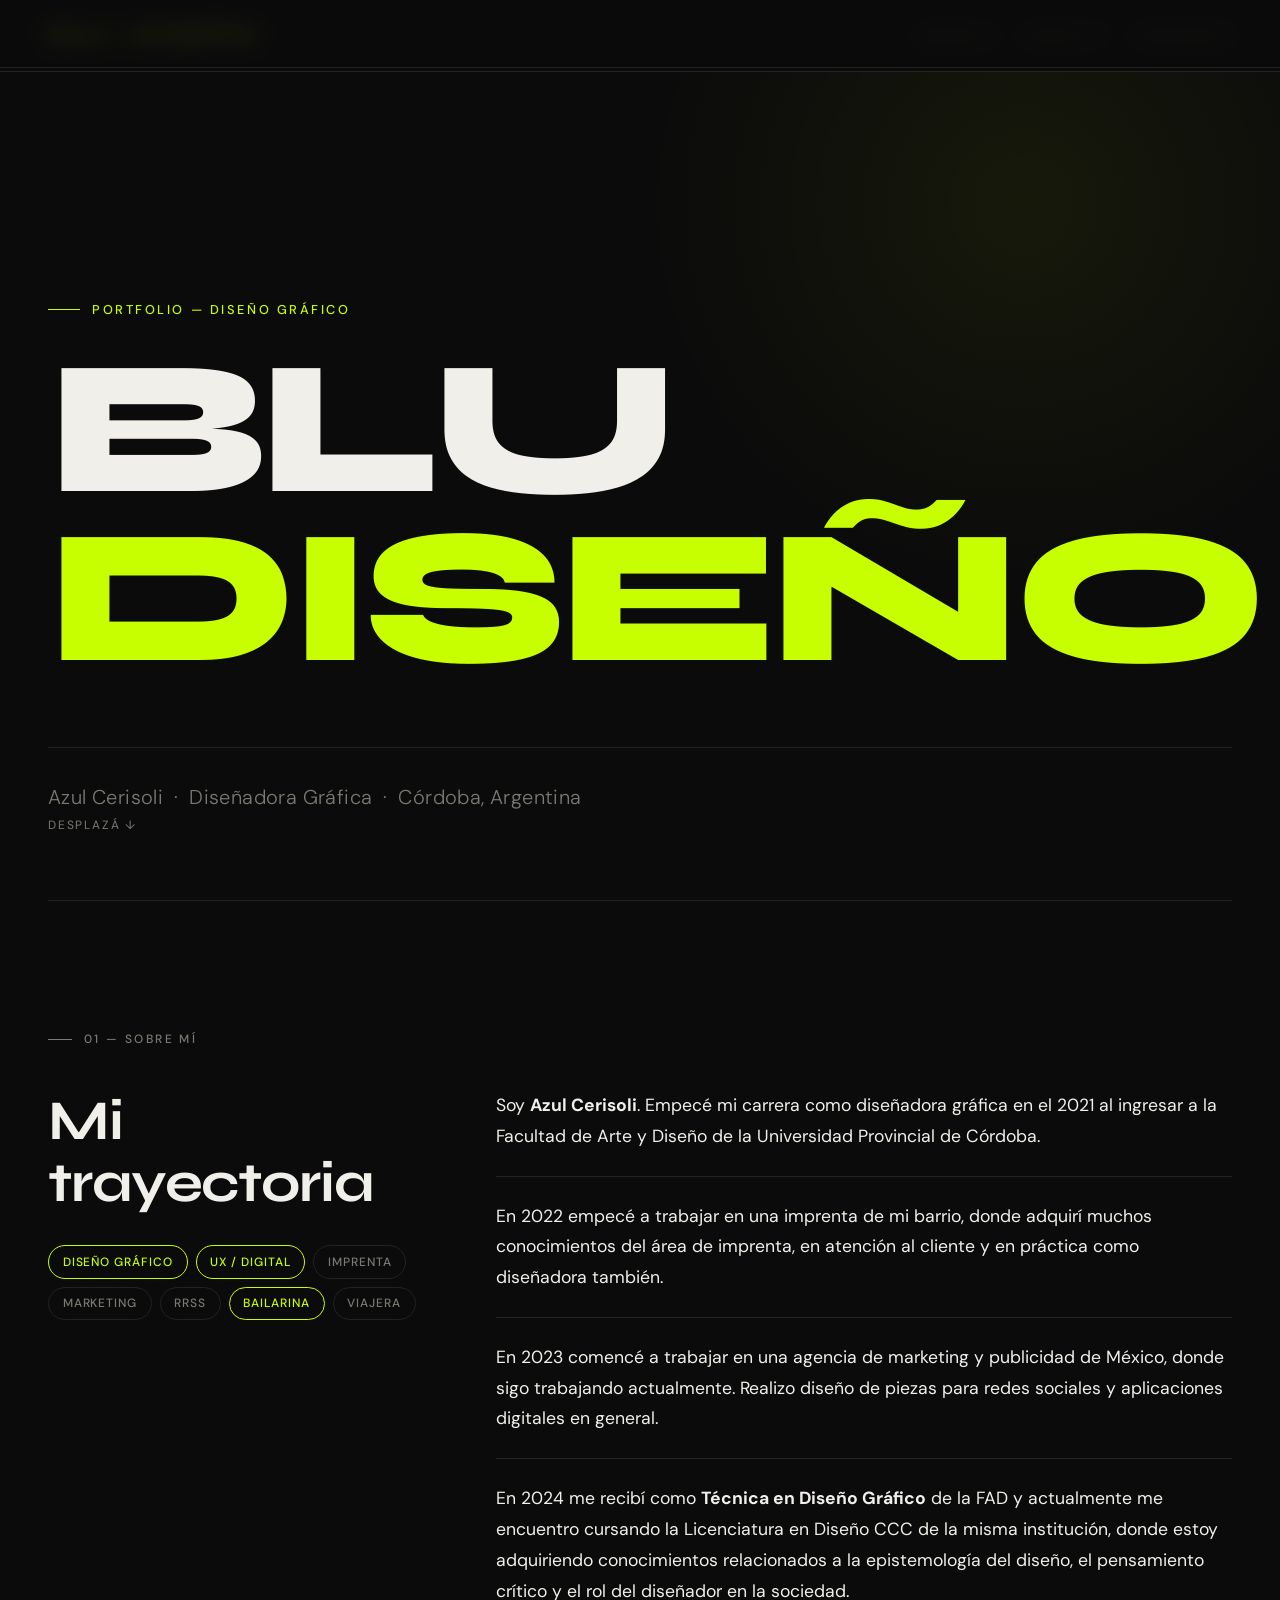
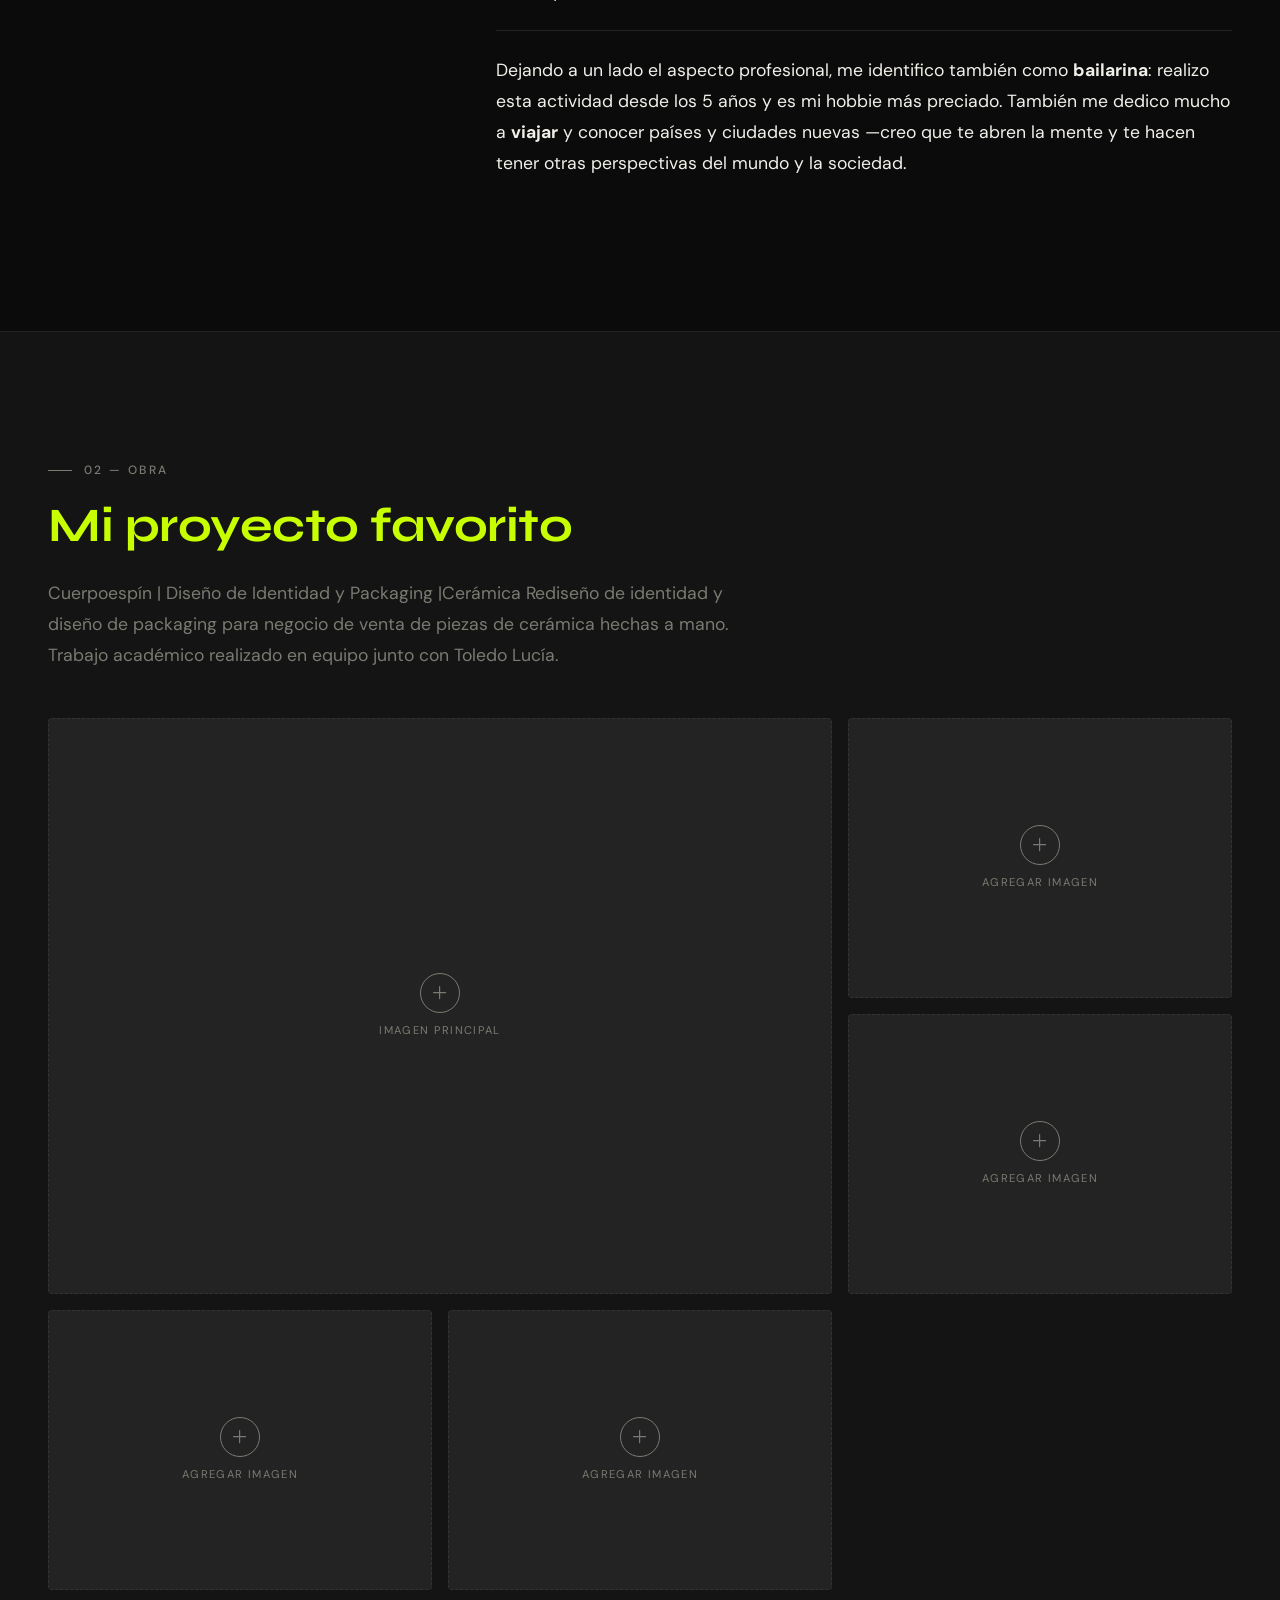
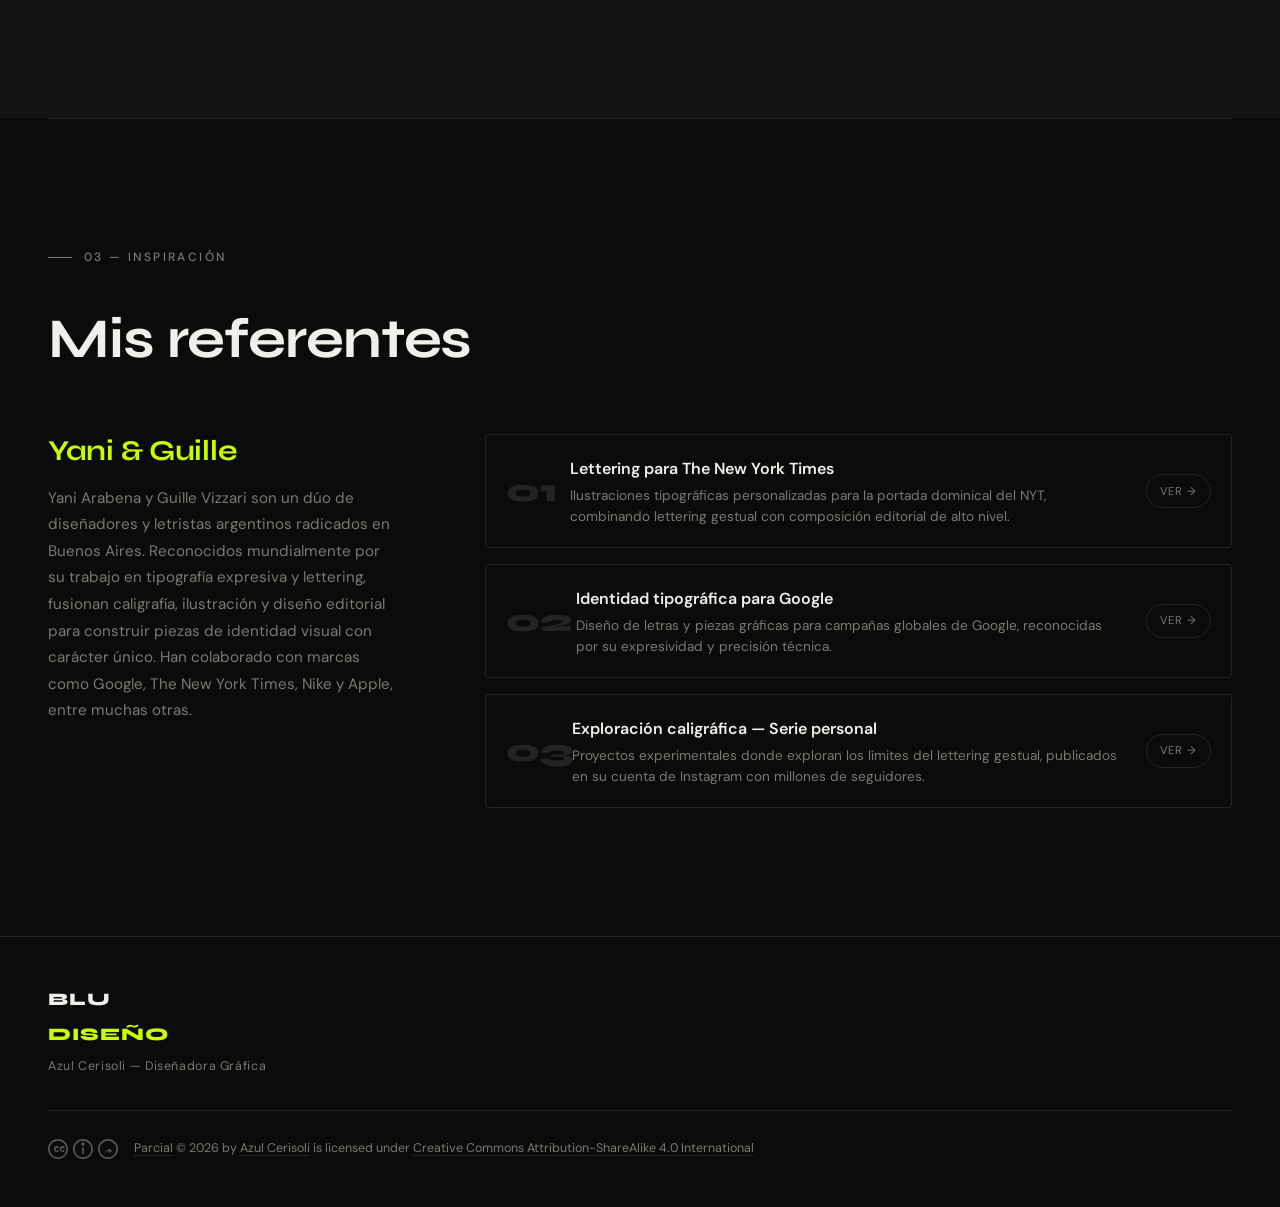
==== commit 26d08af2: "Revise project details and footer structure Updated project description and footer content." ====
--- a/index.html
+++ b/index.html
@@ -119,10 +119,10 @@
       <h3>Mi proyecto favorito</h3>
 
       <p class="proyecto-desc">
-        Acá podés subir imágenes de tu proyecto favorito. Hacé clic en cada
-        celda para seleccionar una foto desde tu ordenador. La primera celda
-        (más grande) es ideal para la imagen principal o la portada del
-        proyecto.
+        Cuerpoespín | Diseño de Identidad y Packaging |Cerámica
+        Rediseño de identidad y diseño de packaging para negocio de venta de
+        piezas de cerámica hechas a mano. Trabajo académico realizado en equipo
+        junto con Toledo Lucía.
       </p>
 
       <!-- Grid de 5 slots de imagen -->
@@ -265,64 +265,60 @@
   ============================ -->
 <footer>
 
-    <div class="footer-top">
-
-      <div class="footer-brand">
-        Blu <span>Diseño</span>
-        <p class="footer-tagline">Azul Cerisoli — Diseñadora Gráfica</p>
-      </div>
-
-      <nav class="social-links" aria-label="Redes sociales">
-
-        <!-- LinkedIn -->
-        <a href="https://www.linkedin.com/in/azul-cerisoli-059a71239/" target="_blank" rel="noopener noreferrer" class="social-link" aria-label="LinkedIn" title="LinkedIn">
-          <svg xmlns="http://www.w3.org/2000/svg" viewBox="0 0 24 24">
-            <path d="M20.447 20.452h-3.554v-5.569c0-1.328-.027-3.037-1.852-3.037-1.853 0-2.136 1.445-2.136 2.939v5.667H9.351V9h3.414v1.561h.046c.477-.9 1.637-1.85 3.37-1.85 3.601 0 4.267 2.37 4.267 5.455v6.286zM5.337 7.433a2.062 2.062 0 01-2.063-2.065 2.064 2.064 0 112.063 2.065zm1.782 13.019H3.555V9h3.564v11.452zM22.225 0H1.771C.792 0 0 .774 0 1.729v20.542C0 23.227.792 24 1.771 24h20.451C23.2 24 24 23.227 24 22.271V1.729C24 .774 23.2 0 22.222 0h.003z"/>
-          </svg>
-        </a>
-
-        <!-- WordPress -->
-        <a href="https://azulcerisoli-gulbn.wordpress.com/" target="_blank" rel="noopener noreferrer" class="social-link" aria-label="WordPress" title="Blog WordPress">
-          <svg xmlns="http://www.w3.org/2000/svg" viewBox="0 0 24 24">
-            <path d="M12 0C5.373 0 0 5.373 0 12s5.373 12 12 12 12-5.373 12-12S18.627 0 12 0zM1.19 12c0-1.987.44-3.87 1.22-5.558L7.24 20.51A10.836 10.836 0 011.19 12zm10.81 10.81a10.83 10.83 0 01-3.08-.445l3.27-9.497 3.35 9.177a.97.97 0 00.074.143 10.83 10.83 0 01-3.614.622zm1.48-15.754c.647-.034 1.23-.103 1.23-.103.578-.069.51-.917-.07-.884 0 0-1.74.137-2.862.137-1.056 0-2.832-.137-2.832-.137-.578-.033-.647.849-.068.884 0 0 .55.069 1.128.103l1.676 4.59-2.352 7.055-3.914-11.645c.647-.034 1.228-.103 1.228-.103.577-.069.51-.917-.07-.884 0 0-1.739.137-2.862.137a9.893 9.893 0 00-.243.004A10.845 10.845 0 0112 1.19c2.837 0 5.425 1.085 7.362 2.859-.047-.003-.092-.007-.14-.007-1.056 0-1.806.919-1.806 1.904 0 .884.51 1.631 1.053 2.516.41.716.885 1.631.885 2.957 0 .919-.353 1.985-.814 3.469l-1.068 3.569-3.872-11.511zm5.37 14.137a10.847 10.847 0 01-1.842-5.823c0-1.087.304-2.131.627-3.097l.013-.04 2.475 7.184a10.87 10.87 0 01-1.273 1.776z"/>
-          </svg>
-        </a>
-
-        <!-- Behance -->
-        <a href="https://www.behance.net/azulcerisoli" target="_blank" rel="noopener noreferrer" class="social-link" aria-label="Behance" title="Behance">
-          <svg xmlns="http://www.w3.org/2000/svg" viewBox="0 0 24 24">
-            <path d="M22 7h-7v-2h7v2zm1.726 10c-.442 1.297-2.029 3-5.101 3-3.074 0-5.564-1.729-5.564-5.675 0-3.91 2.325-5.92 5.466-5.92 3.082 0 4.964 1.782 5.375 4.426.078.506.109 1.188.095 2.14H15.97c.13 3.211 3.483 3.312 4.588 2.029H23.726zm-7.726-3h3.78c-.092-1.975-1.338-2.65-1.886-2.65-.78 0-1.838.46-1.894 2.65zm-2.982-9.2c.77 0 1.985.61 1.985 1.99 0 .51-.171.918-.494 1.259-.5.521-1.39.688-2.108.678H5.33V4.8h9.688zm-4.578 1.928v2.37h3.34c.62 0 1.09-.356 1.09-1.197 0-.825-.5-1.173-1.083-1.173H9.44zm4.286 4.682H5.329v5.06h8.532c.932 0 1.77-.647 1.77-2.035 0-1.244-.614-3.025-1.905-3.025z"/>
-          </svg>
-        </a>
-
-      </nav>
+  <div class="footer-top">
+
+    <div class="footer-brand">
+      Blu <span>Diseño</span>
+      <p class="footer-tagline">Azul Cerisoli — Diseñadora Gráfica</p>
     </div>
 
-    <div class="footer-divider"></div>
-
-    <!-- Licencia Creative Commons -->
-    <div class="footer-license">
-      <div class="cc-icons" aria-hidden="true">
-        <svg xmlns="http://www.w3.org/2000/svg" viewBox="0 0 24 24" width="20" height="20">
-          <path d="M12 0C5.373 0 0 5.373 0 12s5.373 12 12 12 12-5.373 12-12S18.627 0 12 0zm0 22C6.486 22 2 17.514 2 12S6.486 2 12 2s10 4.486 10 10-4.486 10-10 10zm-1.5-7.5c-.828 0-1.5-.895-1.5-2s.672-2 1.5-2c.546 0 1.026.318 1.29.795l1.733-1.001C12.537 9.099 11.578 8.5 10.5 8.5 8.567 8.5 7 10.015 7 12s1.567 3.5 3.5 3.5c1.09 0 2.057-.61 2.535-1.51l-1.74-.988C11.028 13.453 10.543 14.5 10.5 14.5zm7 0c-.828 0-1.5-.895-1.5-2s.672-2 1.5-2c.546 0 1.026.318 1.29.795l1.733-1.001C19.537 9.099 18.578 8.5 17.5 8.5c-1.933 0-3.5 1.515-3.5 3.5s1.567 3.5 3.5 3.5c1.09 0 2.057-.61 2.535-1.51l-1.74-.988c-.267.451-.752 1.498-.795 1.498z"/>
+    <nav class="social-links" aria-label="Redes sociales">
+
+      <a href="https://www.linkedin.com/in/azul-cerisoli-059a71239/" target="_blank" rel="noopener noreferrer" class="social-link" aria-label="LinkedIn" title="LinkedIn">
+        <svg xmlns="http://www.w3.org/2000/svg" viewBox="0 0 24 24">
+          <path d="M20.447 20.452h-3.554v-5.569c0-1.328-.027-3.037-1.852-3.037-1.853 0-2.136 1.445-2.136 2.939v5.667H9.351V9h3.414v1.561h.046c.477-.9 1.637-1.85 3.37-1.85 3.601 0 4.267 2.37 4.267 5.455v6.286zM5.337 7.433a2.062 2.062 0 01-2.063-2.065 2.064 2.064 0 112.063 2.065zm1.782 13.019H3.555V9h3.564v11.452zM22.225 0H1.771C.792 0 0 .774 0 1.729v20.542C0 23.227.792 24 1.771 24h20.451C23.2 24 24 23.227 24 22.271V1.729C24 .774 23.2 0 22.222 0h.003z"/>
         </svg>
-        <svg xmlns="http://www.w3.org/2000/svg" viewBox="0 0 24 24" width="20" height="20">
-          <path d="M12 0C5.373 0 0 5.373 0 12s5.373 12 12 12 12-5.373 12-12S18.627 0 12 0zm0 22C6.486 22 2 17.514 2 12S6.486 2 12 2s10 4.486 10 10-4.486 10-10 10zm0-14a2 2 0 100-4 2 2 0 000 4zm1 2h-2v8h2v-8z"/>
+      </a>
+
+      <a href="https://azulcerisoli-gulbn.wordpress.com/" target="_blank" rel="noopener noreferrer" class="social-link" aria-label="WordPress" title="Blog WordPress">
+        <svg xmlns="http://www.w3.org/2000/svg" viewBox="0 0 24 24">
+          <path d="M12 0C5.373 0 0 5.373 0 12s5.373 12 12 12 12-5.373 12-12S18.627 0 12 0zM1.19 12c0-1.987.44-3.87 1.22-5.558L7.24 20.51A10.836 10.836 0 011.19 12zm10.81 10.81a10.83 10.83 0 01-3.08-.445l3.27-9.497 3.35 9.177a.97.97 0 00.074.143 10.83 10.83 0 01-3.614.622zm1.48-15.754c.647-.034 1.23-.103 1.23-.103.578-.069.51-.917-.07-.884 0 0-1.74.137-2.862.137-1.056 0-2.832-.137-2.832-.137-.578-.033-.647.849-.068.884 0 0 .55.069 1.128.103l1.676 4.59-2.352 7.055-3.914-11.645c.647-.034 1.228-.103 1.228-.103.577-.069.51-.917-.07-.884 0 0-1.739.137-2.862.137a9.893 9.893 0 00-.243.004A10.845 10.845 0 0112 1.19c2.837 0 5.425 1.085 7.362 2.859-.047-.003-.092-.007-.14-.007-1.056 0-1.806.919-1.806 1.904 0 .884.51 1.631 1.053 2.516.41.716.885 1.631.885 2.957 0 .919-.353 1.985-.814 3.469l-1.068 3.569-3.872-11.511zm5.37 14.137a10.847 10.847 0 01-1.842-5.823c0-1.087.304-2.131.627-3.097l.013-.04 2.475 7.184a10.87 10.87 0 01-1.273 1.776z"/>
         </svg>
-        <svg xmlns="http://www.w3.org/2000/svg" viewBox="0 0 24 24" width="20" height="20">
-          <path d="M12 0C5.373 0 0 5.373 0 12s5.373 12 12 12 12-5.373 12-12S18.627 0 12 0zm0 22C6.486 22 2 17.514 2 12S6.486 2 12 2s10 4.486 10 10-4.486 10-10 10zm1-7v2l4-3-4-3v2c-2.757 0-5 2.243-5 5 .851-2.317 2.986-4 5-4z"/>
+      </a>
+
+      <a href="https://www.behance.net/azulcerisoli" target="_blank" rel="noopener noreferrer" class="social-link" aria-label="Behance" title="Behance">
+        <svg xmlns="http://www.w3.org/2000/svg" viewBox="0 0 24 24">
+          <path d="M22 7h-7v-2h7v2zm1.726 10c-.442 1.297-2.029 3-5.101 3-3.074 0-5.564-1.729-5.564-5.675 0-3.91 2.325-5.92 5.466-5.92 3.082 0 4.964 1.782 5.375 4.426.078.506.109 1.188.095 2.14H15.97c.13 3.211 3.483 3.312 4.588 2.029H23.726zm-7.726-3h3.78c-.092-1.975-1.338-2.65-1.886-2.65-.78 0-1.838.46-1.894 2.65zm-2.982-9.2c.77 0 1.985.61 1.985 1.99 0 .51-.171.918-.494 1.259-.5.521-1.39.688-2.108.678H5.33V4.8h9.688zm-4.578 1.928v2.37h3.34c.62 0 1.09-.356 1.09-1.197 0-.825-.5-1.173-1.083-1.173H9.44zm4.286 4.682H5.329v5.06h8.532c.932 0 1.77-.647 1.77-2.035 0-1.244-.614-3.025-1.905-3.025z"/>
         </svg>
-      </div>
-      <p class="license-text">
-        <a href="https://azulcerisoli-byte.github.io/parcial/" target="_blank" rel="noopener noreferrer">Parcial</a>
-        © 2026 by
-        <a href="https://www.behance.net/azulcerisoli" target="_blank" rel="noopener noreferrer">Azul Cerisoli</a>
-        is licensed under
-        <a href="https://creativecommons.org/licenses/by-sa/4.0/" target="_blank" rel="noopener noreferrer">Creative Commons Attribution-ShareAlike 4.0 International</a>
-      </p>
+      </a>
+
+    </nav>
+  </div>
+
+  <div class="footer-divider"></div>
+
+  <div class="footer-license">
+    <div class="cc-icons" aria-hidden="true">
+      <svg xmlns="http://www.w3.org/2000/svg" viewBox="0 0 24 24" width="20" height="20">
+        <path d="M12 0C5.373 0 0 5.373 0 12s5.373 12 12 12 12-5.373 12-12S18.627 0 12 0zm0 22C6.486 22 2 17.514 2 12S6.486 2 12 2s10 4.486 10 10-4.486 10-10 10zm-1.5-7.5c-.828 0-1.5-.895-1.5-2s.672-2 1.5-2c.546 0 1.026.318 1.29.795l1.733-1.001C12.537 9.099 11.578 8.5 10.5 8.5 8.567 8.5 7 10.015 7 12s1.567 3.5 3.5 3.5c1.09 0 2.057-.61 2.535-1.51l-1.74-.988C11.028 13.453 10.543 14.5 10.5 14.5zm7 0c-.828 0-1.5-.895-1.5-2s.672-2 1.5-2c.546 0 1.026.318 1.29.795l1.733-1.001C19.537 9.099 18.578 8.5 17.5 8.5c-1.933 0-3.5 1.515-3.5 3.5s1.567 3.5 3.5 3.5c1.09 0 2.057-.61 2.535-1.51l-1.74-.988c-.267.451-.752 1.498-.795 1.498z"/>
+      </svg>
+      <svg xmlns="http://www.w3.org/2000/svg" viewBox="0 0 24 24" width="20" height="20">
+        <path d="M12 0C5.373 0 0 5.373 0 12s5.373 12 12 12 12-5.373 12-12S18.627 0 12 0zm0 22C6.486 22 2 17.514 2 12S6.486 2 12 2s10 4.486 10 10-4.486 10-10 10zm0-14a2 2 0 100-4 2 2 0 000 4zm1 2h-2v8h2v-8z"/>
+      </svg>
+      <svg xmlns="http://www.w3.org/2000/svg" viewBox="0 0 24 24" width="20" height="20">
+        <path d="M12 0C5.373 0 0 5.373 0 12s5.373 12 12 12 12-5.373 12-12S18.627 0 12 0zm0 22C6.486 22 2 17.514 2 12S6.486 2 12 2s10 4.486 10 10-4.486 10-10 10zm1-7v2l4-3-4-3v2c-2.757 0-5 2.243-5 5 .851-2.317 2.986-4 5-4z"/>
+      </svg>
     </div>
-
-  </footer>
+    <p class="license-text">
+      <a href="https://azulcerisoli-byte.github.io/parcial/" target="_blank" rel="noopener noreferrer">Parcial</a>
+      © 2026 by
+      <a href="https://www.behance.net/azulcerisoli" target="_blank" rel="noopener noreferrer">Azul Cerisoli</a>
+      is licensed under
+      <a href="https://creativecommons.org/licenses/by-sa/4.0/" target="_blank" rel="noopener noreferrer">Creative Commons Attribution-ShareAlike 4.0 International</a>
+    </p>
+  </div>
+
+</footer>
 
   <!-- ===========================
        JAVASCRIPT — Upload de imágenes
--- a/styles.css
+++ b/styles.css
@@ -573,70 +573,97 @@
 }
 
 /* ====== FOOTER ====== */
+/* ====== FOOTER ====== */
 
 footer {
-  margin-top: 0;
   border-top: 1px solid var(--border);
   padding: 3rem;
   display: flex;
+  flex-direction: column;
+  gap: 0;
+}
+
+.footer-top {
+  display: flex;
   justify-content: space-between;
   align-items: center;
   flex-wrap: wrap;
   gap: 1.5rem;
+  padding-bottom: 2rem;
 }
 
 .footer-brand {
   font-family: var(--font-display);
   font-weight: 800;
-  font-size: 1rem;
+  font-size: 1.1rem;
   color: var(--text);
   letter-spacing: 0.06em;
   text-transform: uppercase;
+  display: flex;
+  flex-direction: column;
+  gap: 0.35rem;
 }
 
 .footer-brand span {
   color: var(--accent);
 }
 
-.footer-copy {
+.footer-tagline {
+  font-family: var(--font-body);
   font-size: 0.78rem;
+  font-weight: 400;
   color: var(--muted);
   letter-spacing: 0.05em;
-}
-
-.social-links {
-  display: flex;
+  text-transform: none;
+  max-width: none;
+}
+
+.footer-divider {
+  width: 100%;
+  height: 1px;
+  background: var(--border);
+}
+
+.footer-license {
+  display: flex;
+  align-items: center;
   gap: 1rem;
-  align-items: center;
-}
-
-.social-link {
-  display: flex;
-  align-items: center;
-  justify-content: center;
-  width: 2.6rem;
-  height: 2.6rem;
-  border: 1px solid var(--border);
-  border-radius: 50%;
-  transition: border-color var(--transition), background var(--transition), transform var(--transition);
-}
-
-.social-link:hover {
-  border-color: var(--accent);
-  background: rgba(200, 255, 0, 0.07);
-  transform: translateY(-3px);
+  padding-top: 1.75rem;
+  flex-wrap: wrap;
+}
+
+.cc-icons {
+  display: flex;
+  align-items: center;
+  gap: 0.3rem;
+  flex-shrink: 0;
+}
+
+.cc-icons svg {
+  fill: var(--muted);
+  opacity: 0.7;
+}
+
+.license-text {
+  font-family: var(--font-body);
+  font-size: 0.78rem;
+  color: var(--muted);
+  line-height: 1.6;
+  max-width: none;
+}
+
+.license-text a {
+  color: var(--muted);
+  text-decoration: underline;
+  text-underline-offset: 3px;
+  text-decoration-color: var(--border);
+  transition: color var(--transition), text-decoration-color var(--transition);
+}
+
+.license-text a:hover {
+  color: var(--accent);
+  text-decoration-color: var(--accent);
   opacity: 1;
-}
-
-.social-link svg {
-  width: 1.1rem;
-  height: 1.1rem;
-  fill: var(--muted);
-  transition: fill var(--transition);
-}
-
-.social-link:hover svg {
-  fill: var(--accent);
 }
 
 /* ====== ANIMACIONES DE ENTRADA ====== */
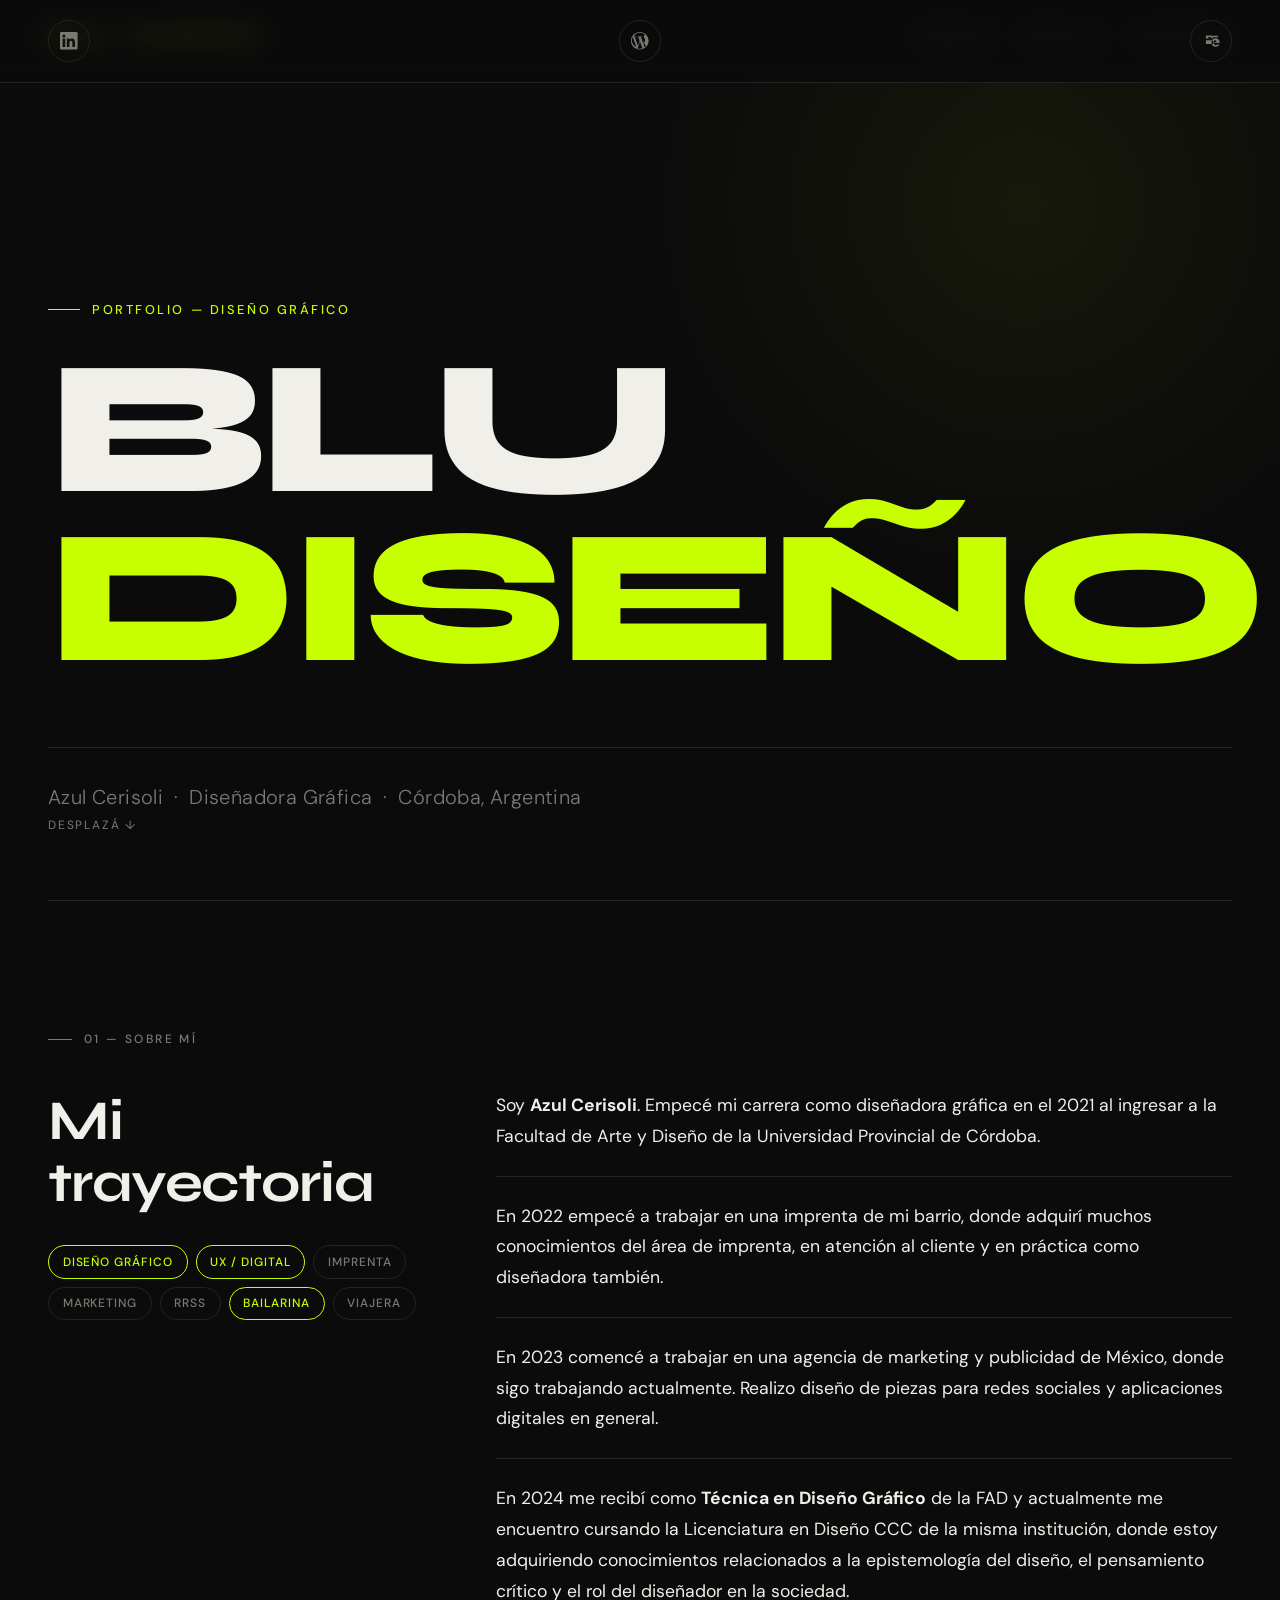
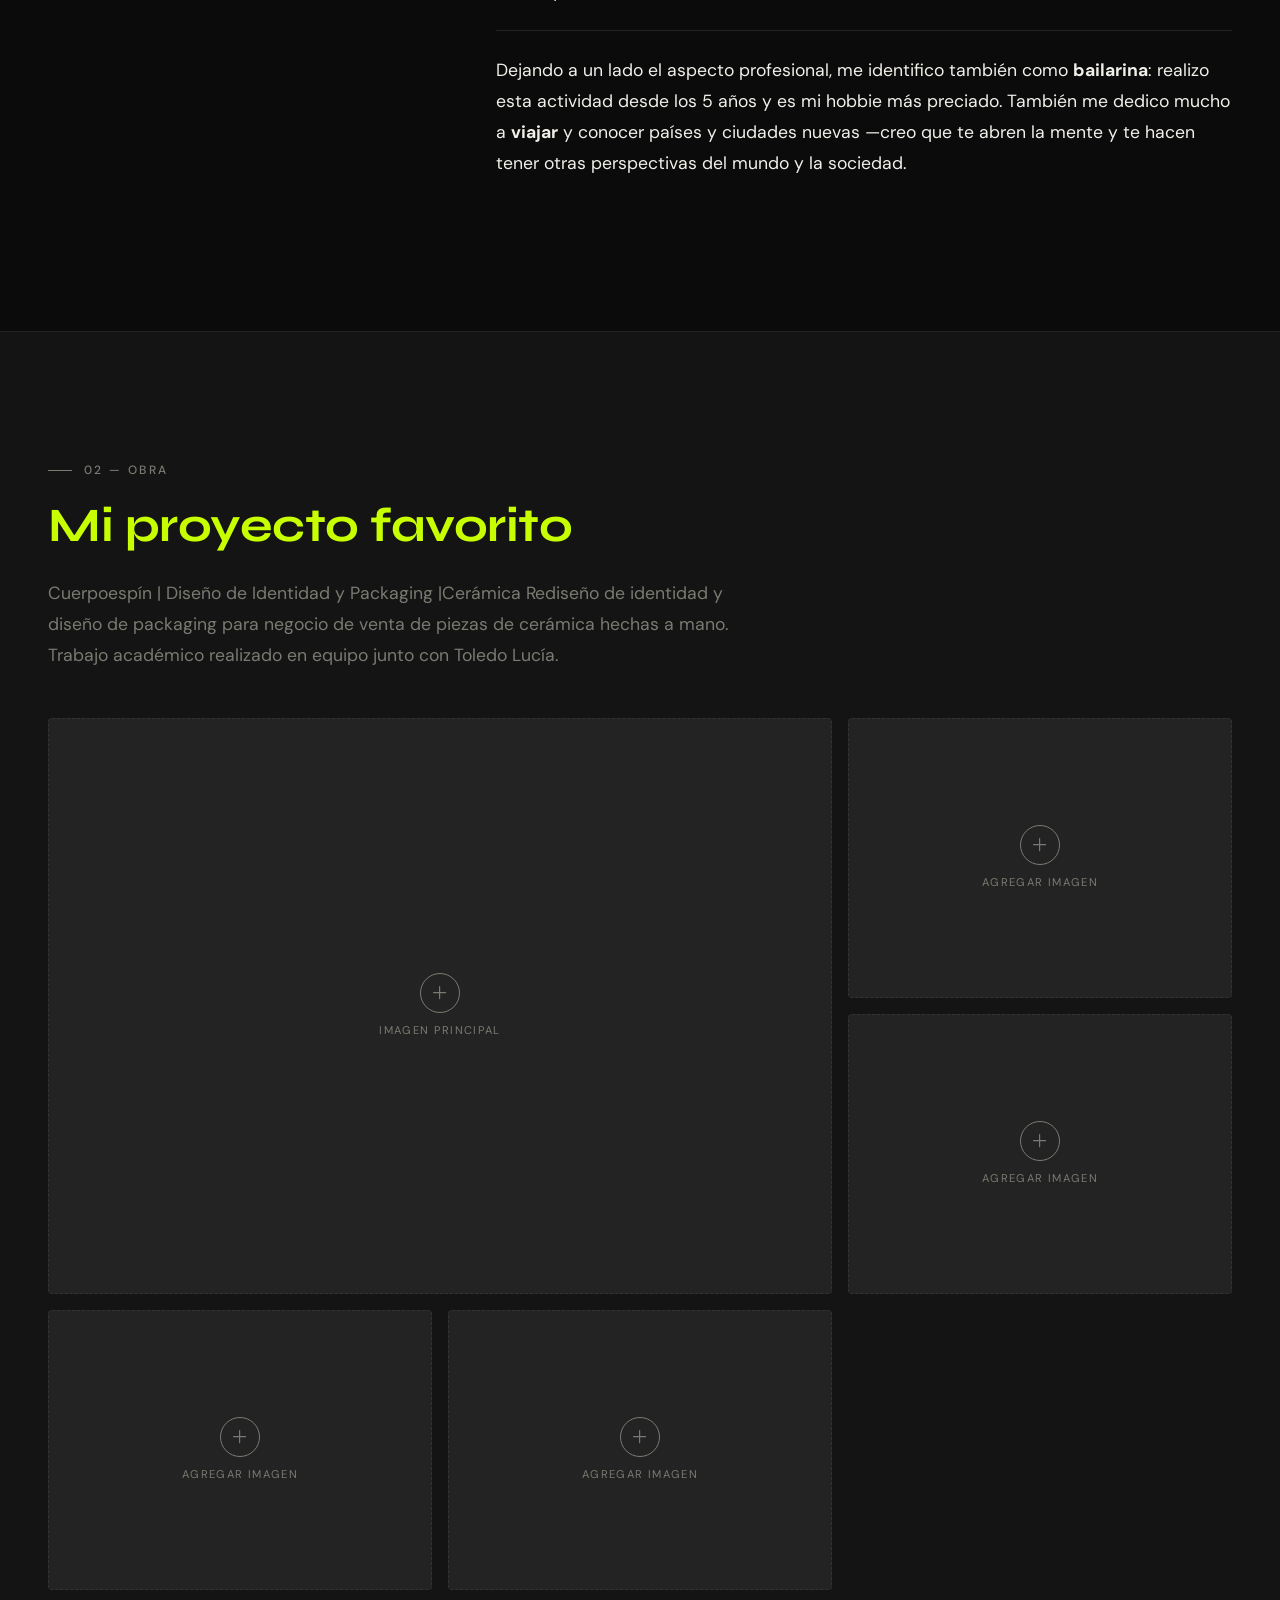
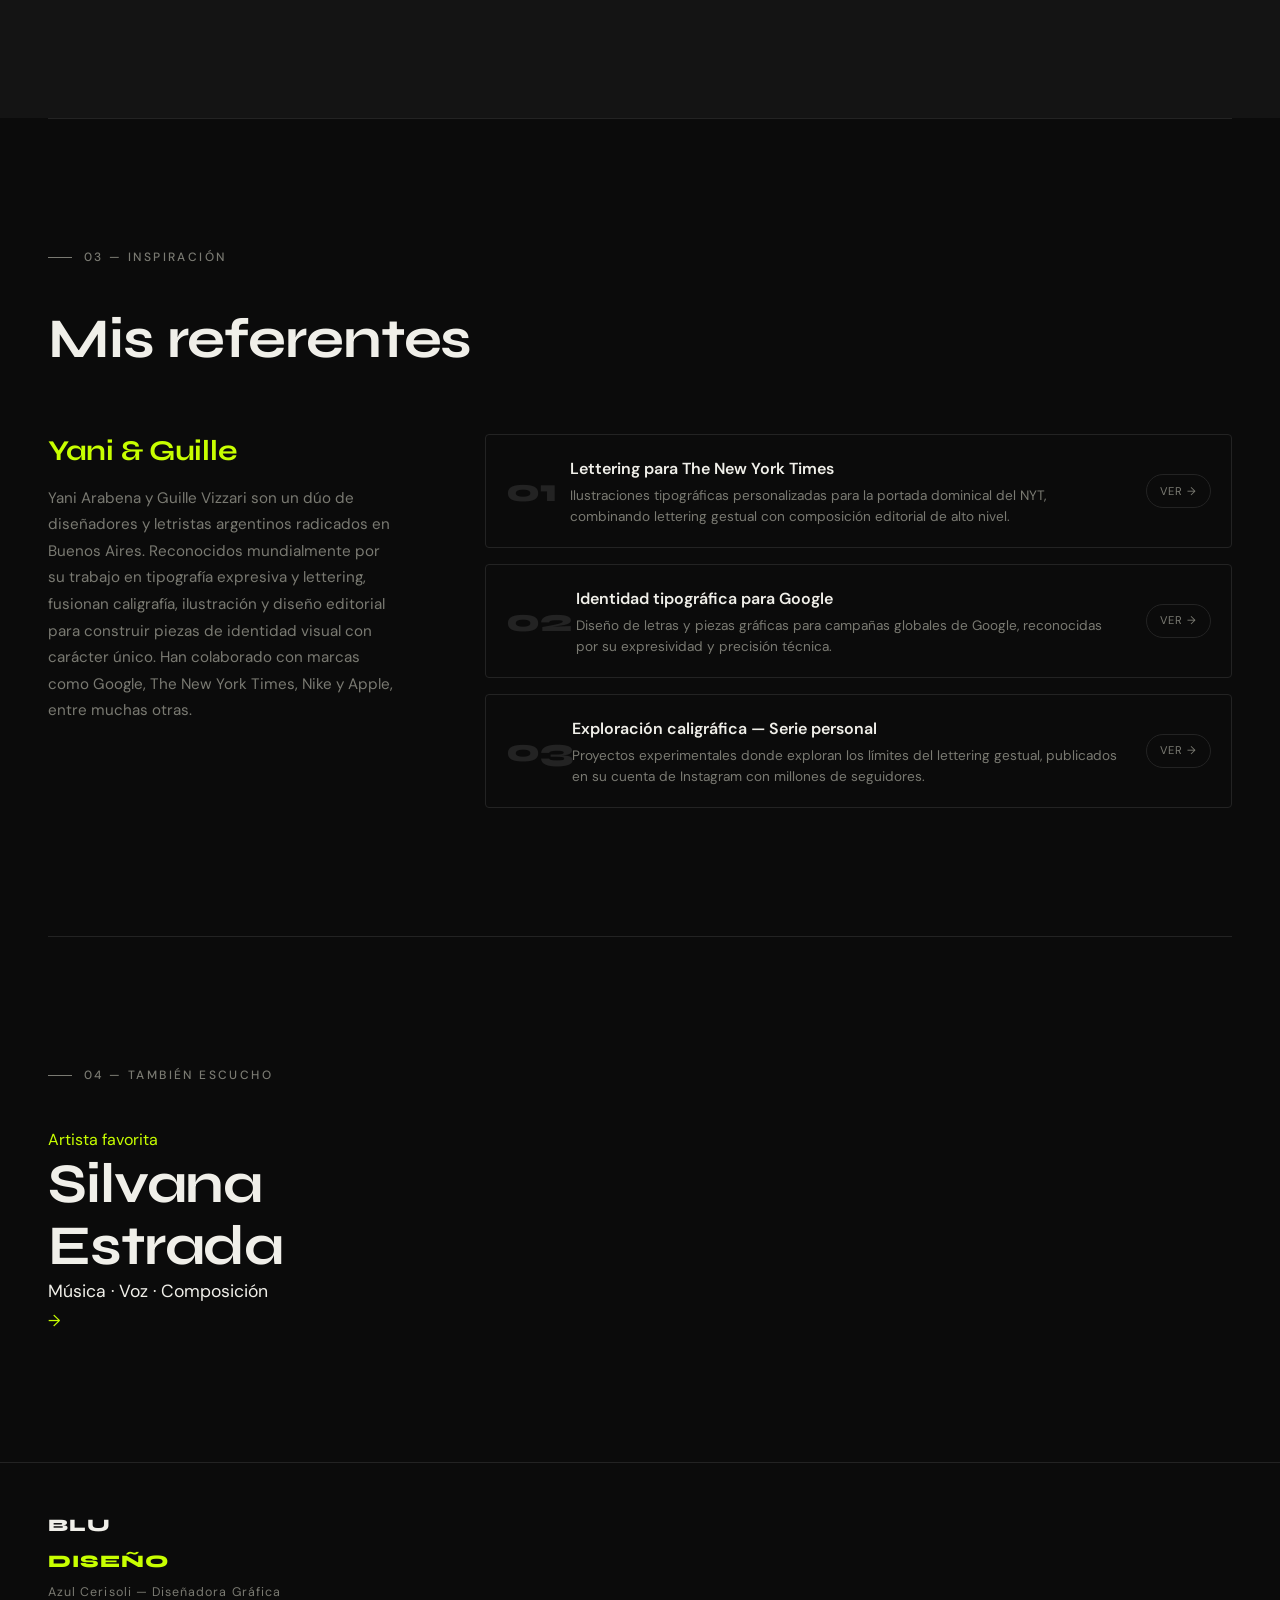
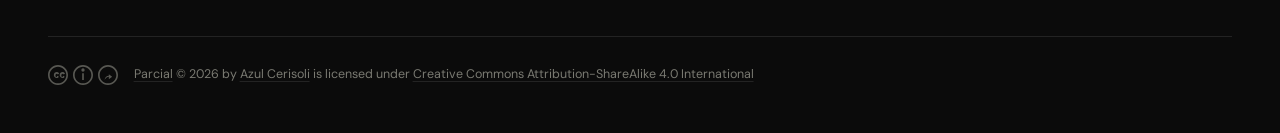
==== commit b085f27f: "Add section for favorite artist Silvana Estrada" ====
--- a/index.html
+++ b/index.html
@@ -257,6 +257,18 @@
         </div>
       </div>
     </section>
+    <!-- NAVEGADOR PÁGINAS -->
+<section id="musica">
+  <p class="section-label">04 — También escucho</p>
+  <a href="silvana.html" class="page-card">
+    <div class="page-card-inner">
+      <span class="page-card-tag">Artista favorita</span>
+      <h2 class="page-card-title">Silvana<br/>Estrada</h2>
+      <p class="page-card-sub">Música · Voz · Composición</p>
+    </div>
+    <span class="page-card-arrow">→</span>
+  </a>
+</section>
 
   </main>
 
--- a/styles.css
+++ b/styles.css
@@ -580,7 +580,6 @@
   padding: 3rem;
   display: flex;
   flex-direction: column;
-  gap: 0;
 }
 
 .footer-top {
@@ -613,7 +612,6 @@
   font-size: 0.78rem;
   font-weight: 400;
   color: var(--muted);
-  letter-spacing: 0.05em;
   text-transform: none;
   max-width: none;
 }
@@ -636,7 +634,6 @@
   display: flex;
   align-items: center;
   gap: 0.3rem;
-  flex-shrink: 0;
 }
 
 .cc-icons svg {
@@ -665,6 +662,42 @@
   text-decoration-color: var(--accent);
   opacity: 1;
 }
+
+.social-links {
+  display: flex;
+  gap: 1rem;
+  align-items: center;
+}
+
+.social-link {
+  display: flex;
+  align-items: center;
+  justify-content: center;
+  width: 2.6rem;
+  height: 2.6rem;
+  border: 1px solid var(--border);
+  border-radius: 50%;
+  transition: border-color var(--transition), background var(--transition), transform var(--transition);
+}
+
+.social-link:hover {
+  border-color: var(--accent);
+  background: rgba(200, 255, 0, 0.07);
+  transform: translateY(-3px);
+  opacity: 1;
+}
+
+.social-link svg {
+  width: 1.1rem;
+  height: 1.1rem;
+  fill: var(--muted);
+  transition: fill var(--transition);
+}
+
+.social-link:hover svg {
+  fill: var(--accent);
+}
+
 
 /* ====== ANIMACIONES DE ENTRADA ====== */
 
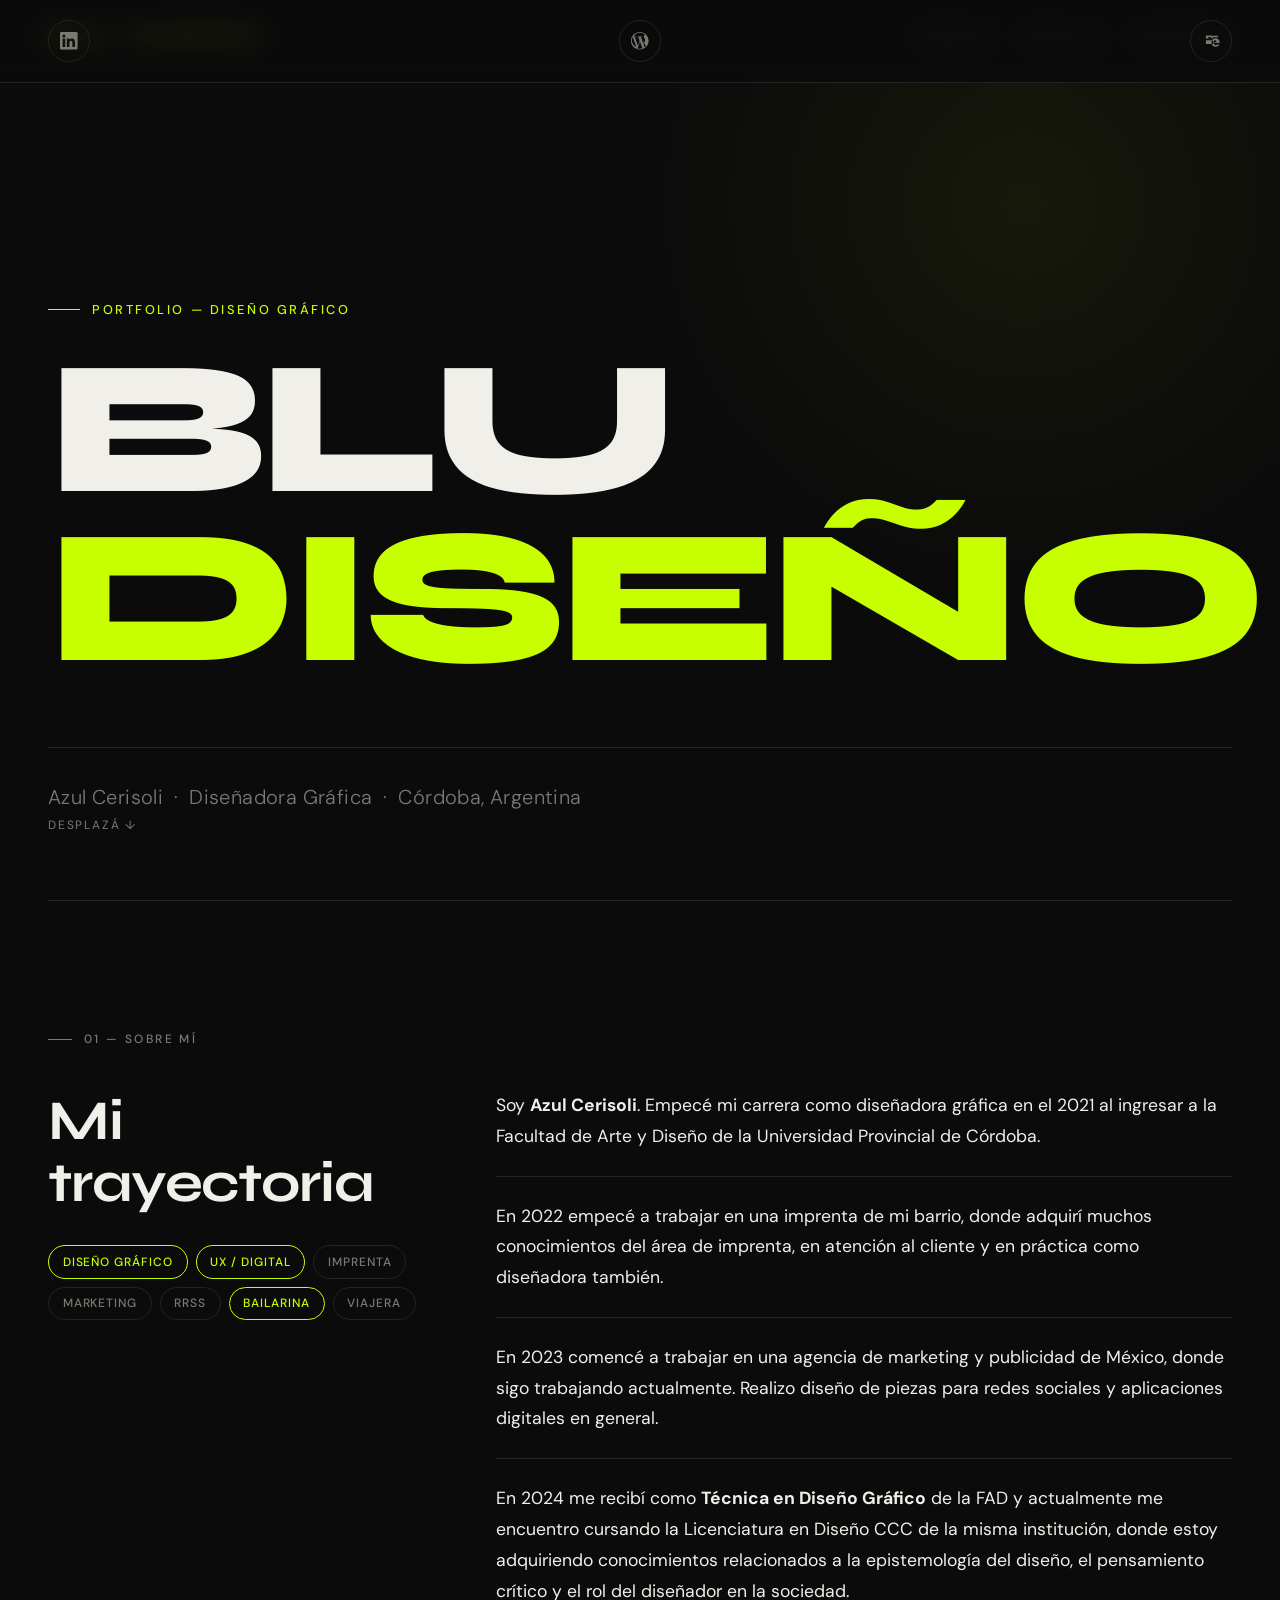
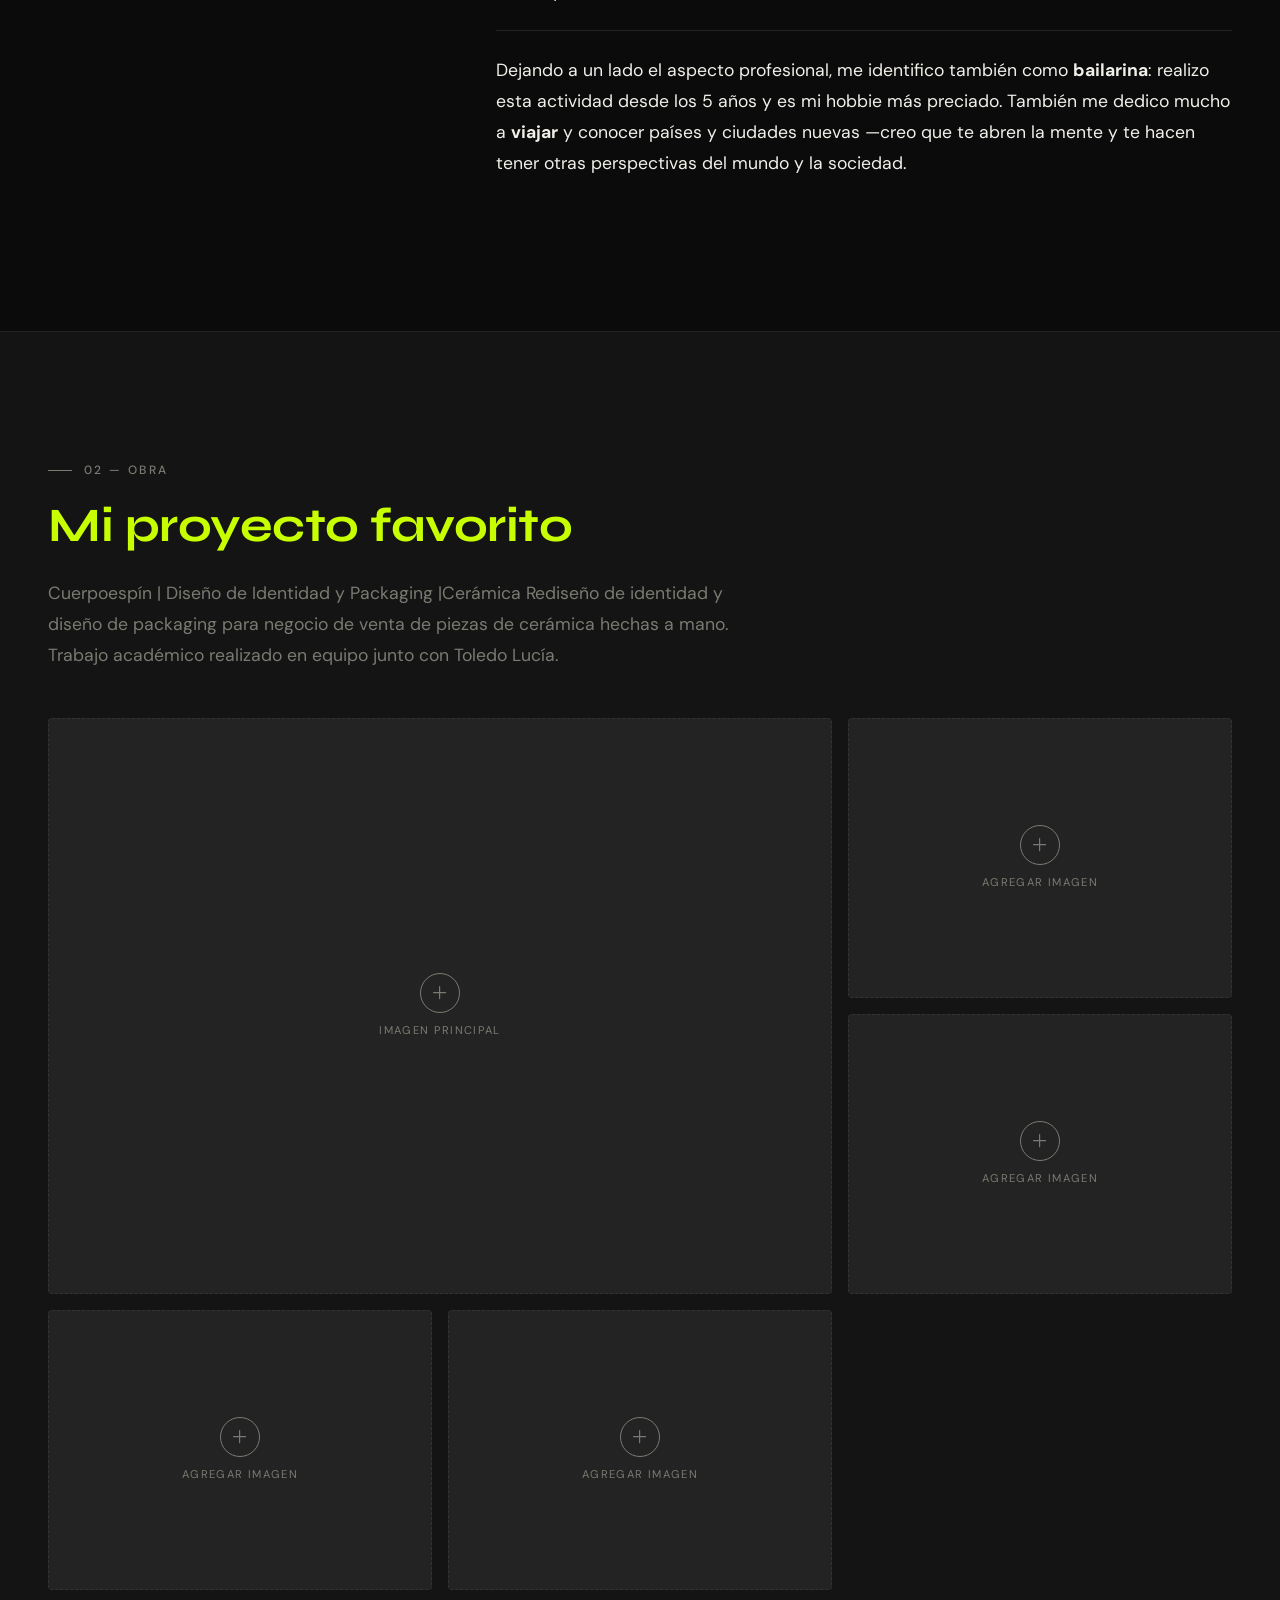
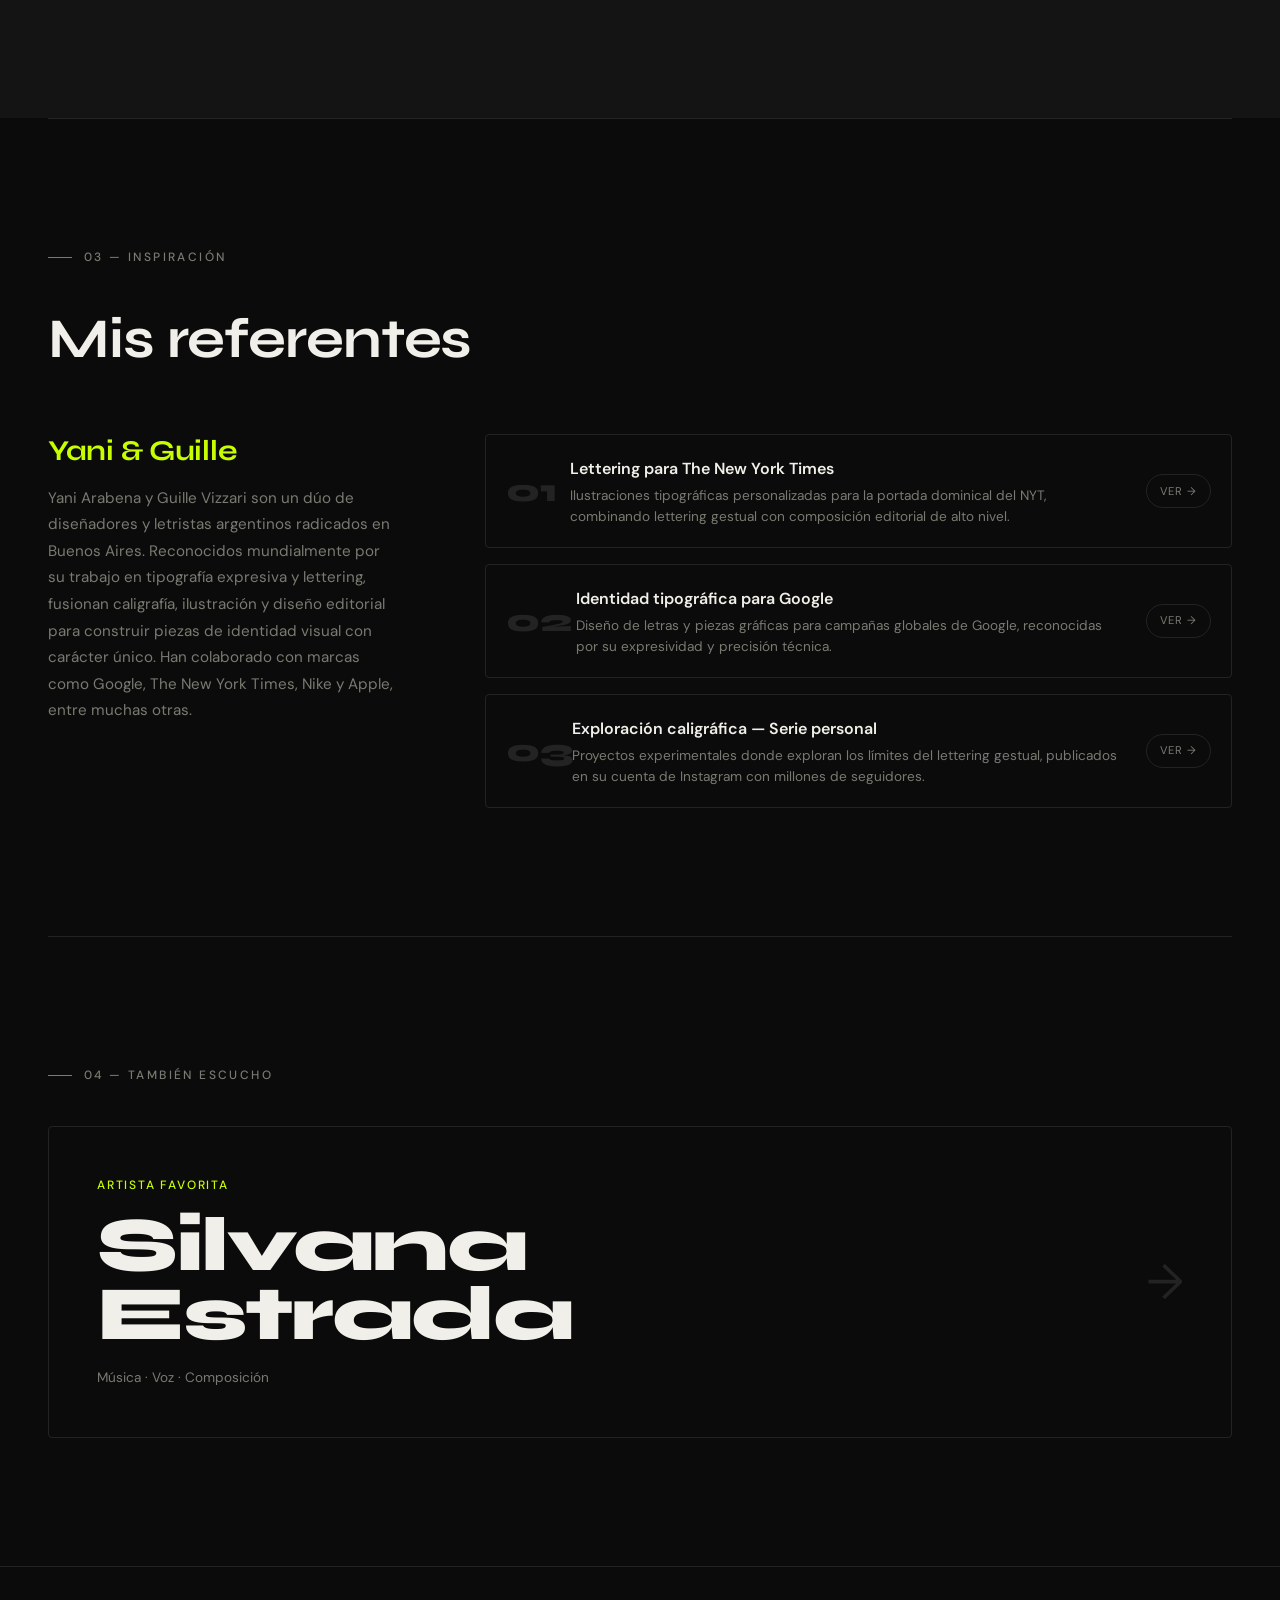
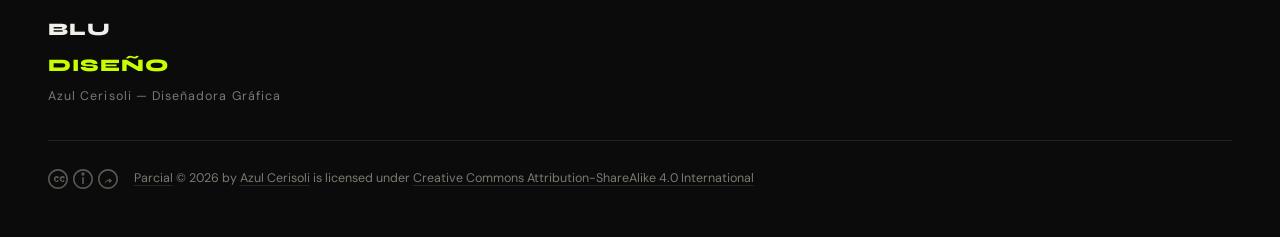
==== commit aefa9dec: "Update alt text for project image in index.html" ====
--- a/index.html
+++ b/index.html
@@ -136,7 +136,7 @@
           </div>
           <span class="slot-text">Imagen principal</span>
           <input type="file" accept="image/*" />
-          <img alt="Imagen del proyecto" />
+          <img alt="cuerpoespin _Mesa de trabajo 1.jpg" />
           <button class="remove-btn" title="Eliminar imagen">×</button>
         </div>
 
--- a/styles.css
+++ b/styles.css
@@ -758,3 +758,252 @@
     grid-column: span 1;
   }
 }
+/* ====== NAVEGADOR DE PÁGINAS ====== */
+
+.page-card {
+  display: flex;
+  justify-content: space-between;
+  align-items: center;
+  padding: 3rem;
+  border: 1px solid var(--border);
+  border-radius: 4px;
+  text-decoration: none;
+  transition: border-color var(--transition), background var(--transition);
+  margin-top: 2rem;
+}
+
+.page-card:hover {
+  border-color: var(--accent);
+  background: rgba(200, 255, 0, 0.03);
+  opacity: 1;
+}
+
+.page-card-tag {
+  font-family: var(--font-body);
+  font-size: 0.75rem;
+  font-weight: 500;
+  letter-spacing: 0.15em;
+  text-transform: uppercase;
+  color: var(--accent);
+  display: block;
+  margin-bottom: 1rem;
+}
+
+.page-card-title {
+  font-family: var(--font-display);
+  font-size: clamp(2.5rem, 6vw, 5rem);
+  font-weight: 800;
+  color: var(--text);
+  line-height: 0.9;
+  letter-spacing: -0.03em;
+  margin-bottom: 1rem;
+}
+
+.page-card-sub {
+  font-family: var(--font-body);
+  font-size: 0.85rem;
+  color: var(--muted);
+  max-width: none;
+}
+
+.page-card-arrow {
+  font-size: 3rem;
+  color: var(--border);
+  transition: color var(--transition), transform var(--transition);
+  line-height: 1;
+}
+
+.page-card:hover .page-card-arrow {
+  color: var(--accent);
+  transform: translateX(6px);
+}
+
+/* ====== PÁGINA SILVANA ====== */
+
+.back-link {
+  display: inline-flex;
+  align-items: center;
+  gap: 0.5rem;
+  font-family: var(--font-body);
+  font-size: 0.8rem;
+  font-weight: 500;
+  letter-spacing: 0.12em;
+  text-transform: uppercase;
+  color: var(--muted);
+  text-decoration: none;
+  margin-bottom: 4rem;
+  transition: color var(--transition);
+}
+
+.back-link:hover {
+  color: var(--accent);
+  opacity: 1;
+}
+
+.silvana-hero {
+  padding: 8rem 3rem 4rem;
+  border-bottom: 1px solid var(--border);
+}
+
+.silvana-hero h1 {
+  margin-bottom: 1rem;
+}
+
+.silvana-intro {
+  padding: var(--space-lg) 3rem;
+  display: grid;
+  grid-template-columns: 1fr 1fr;
+  gap: 5rem;
+  border-bottom: 1px solid var(--border);
+}
+
+.silvana-intro h2 {
+  font-size: clamp(1.5rem, 3vw, 2.2rem);
+}
+
+.silvana-links {
+  padding: var(--space-lg) 3rem;
+}
+
+.silvana-links h3 {
+  margin-bottom: 2rem;
+  color: var(--text);
+}
+
+.link-cards {
+  display: flex;
+  gap: 1rem;
+  flex-wrap: wrap;
+}
+
+.link-card {
+  display: flex;
+  align-items: center;
+  gap: 1rem;
+  padding: 1.25rem 2rem;
+  border: 1px solid var(--border);
+  border-radius: 4px;
+  text-decoration: none;
+  transition: border-color var(--transition), background var(--transition), transform var(--transition);
+  min-width: 220px;
+}
+
+.link-card:hover {
+  border-color: var(--accent);
+  background: rgba(200, 255, 0, 0.04);
+  transform: translateY(-3px);
+  opacity: 1;
+}
+
+.link-card-icon {
+  width: 2.5rem;
+  height: 2.5rem;
+  border-radius: 50%;
+  background: var(--border);
+  display: flex;
+  align-items: center;
+  justify-content: center;
+  flex-shrink: 0;
+  transition: background var(--transition);
+}
+
+.link-card:hover .link-card-icon {
+  background: rgba(200, 255, 0, 0.12);
+}
+
+.link-card-icon svg {
+  width: 1.1rem;
+  height: 1.1rem;
+  fill: var(--muted);
+  transition: fill var(--transition);
+}
+
+.link-card:hover .link-card-icon svg {
+  fill: var(--accent);
+}
+
+.link-card-text strong {
+  font-family: var(--font-body);
+  font-size: 0.95rem;
+  font-weight: 600;
+  color: var(--text);
+  display: block;
+  margin-bottom: 0.15rem;
+}
+
+.link-card-text span {
+  font-family: var(--font-body);
+  font-size: 0.78rem;
+  color: var(--muted);
+}
+
+.silvana-credit {
+  padding: 2rem 3rem;
+  border-top: 1px solid var(--border);
+  font-family: var(--font-body);
+  font-size: 0.78rem;
+  color: var(--muted);
+}
+
+.silvana-credit a {
+  color: var(--muted);
+  text-decoration: underline;
+  text-underline-offset: 3px;
+  text-decoration-color: var(--border);
+}
+
+.silvana-credit a:hover {
+  color: var(--accent);
+  opacity: 1;
+}
+
+@media (max-width: 900px) {
+  .silvana-hero { padding: 6rem 1.5rem 3rem; }
+  .silvana-intro { grid-template-columns: 1fr; gap: 2rem; padding: var(--space-md) 1.5rem; }
+  .silvana-links { padding: var(--space-md) 1.5rem; }
+  .silvana-credit { padding: 2rem 1.5rem; }
+  .page-card { padding: 2rem 1.5rem; }
+}
+.embed-grid {
+  display: grid;
+  grid-template-columns: 1fr 1fr;
+  gap: 2rem;
+  margin-top: 1.5rem;
+}
+
+.embed-block {
+  display: flex;
+  flex-direction: column;
+  gap: 0.75rem;
+}
+
+.embed-label {
+  font-size: 0.75rem;
+  letter-spacing: 0.12em;
+  text-transform: uppercase;
+  color: var(--muted);
+  max-width: none;
+}
+
+.yt-wrapper {
+  position: relative;
+  width: 100%;
+  padding-bottom: 56.25%; /* ratio 16:9 */
+  height: 0;
+  border-radius: 12px;
+  overflow: hidden;
+}
+
+.yt-wrapper iframe {
+  position: absolute;
+  top: 0;
+  left: 0;
+  width: 100%;
+  height: 100%;
+}
+
+@media (max-width: 700px) {
+  .embed-grid {
+    grid-template-columns: 1fr;
+  }
+}
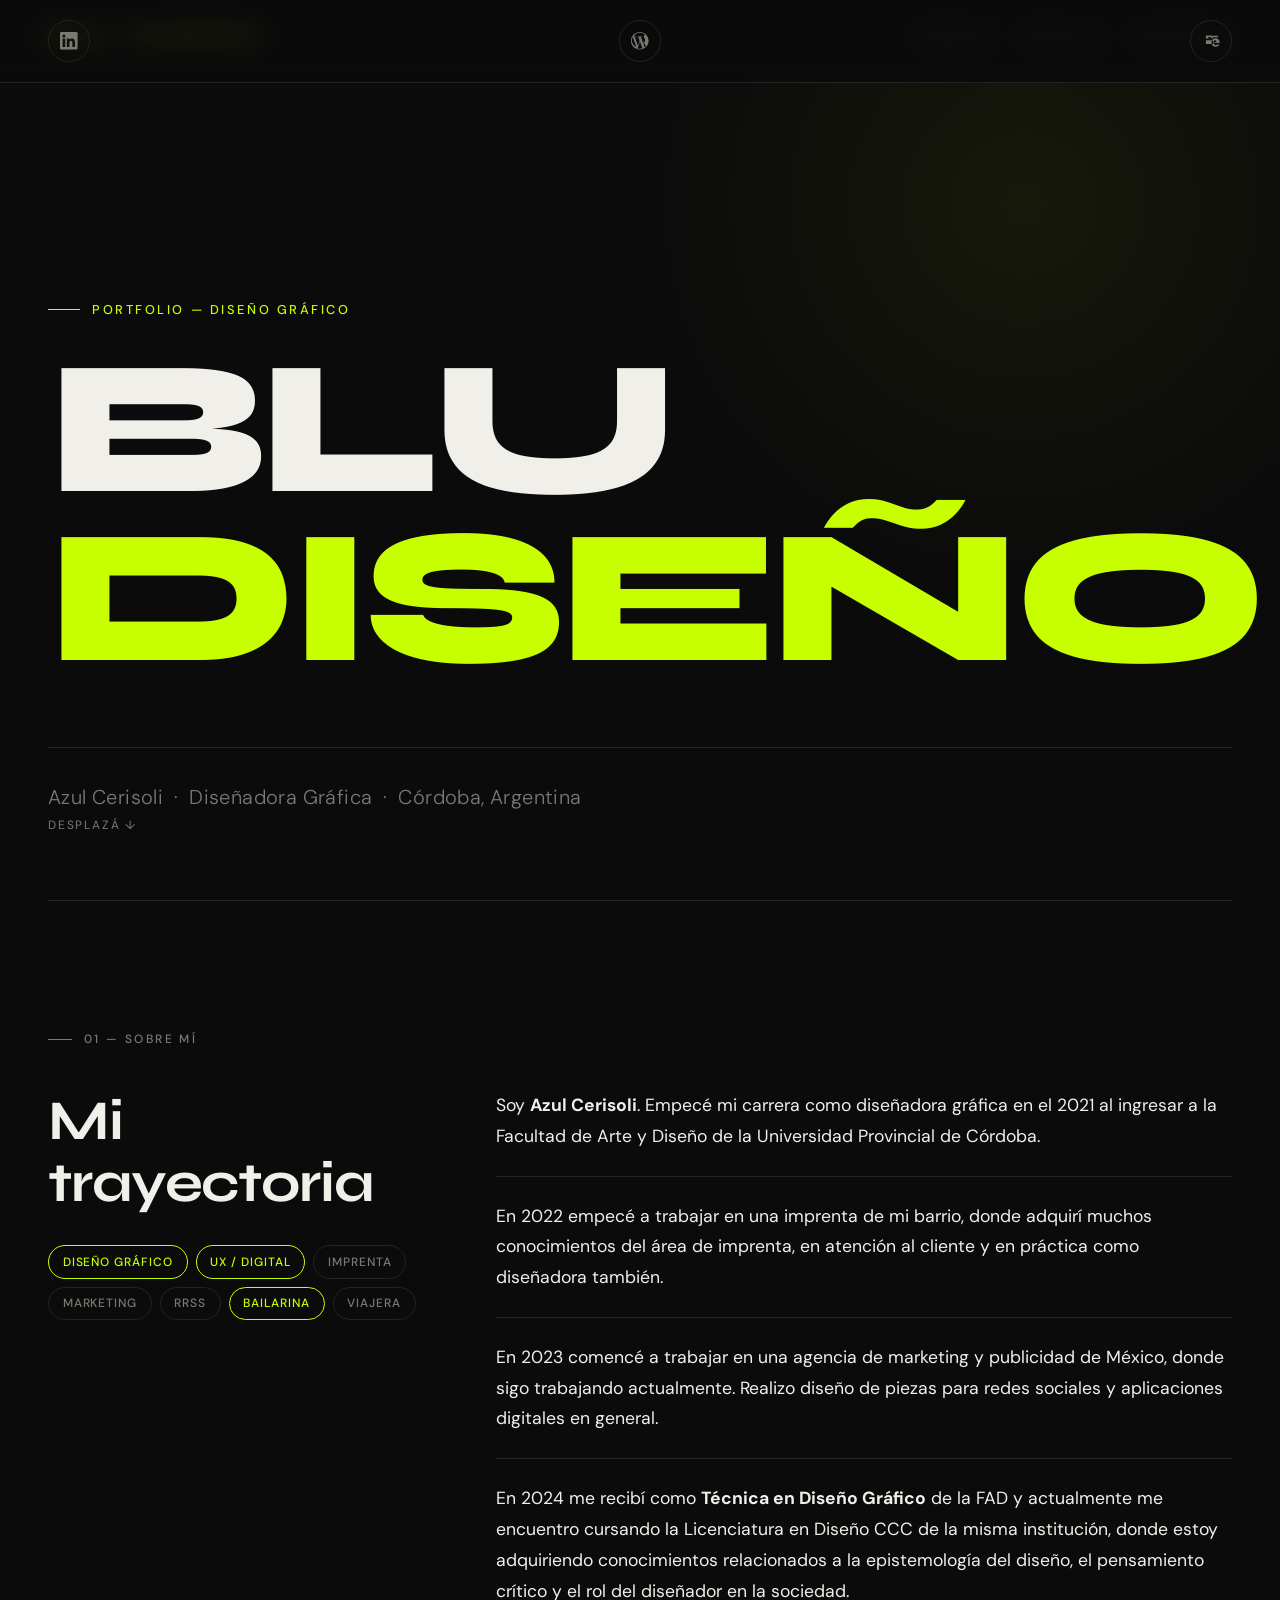
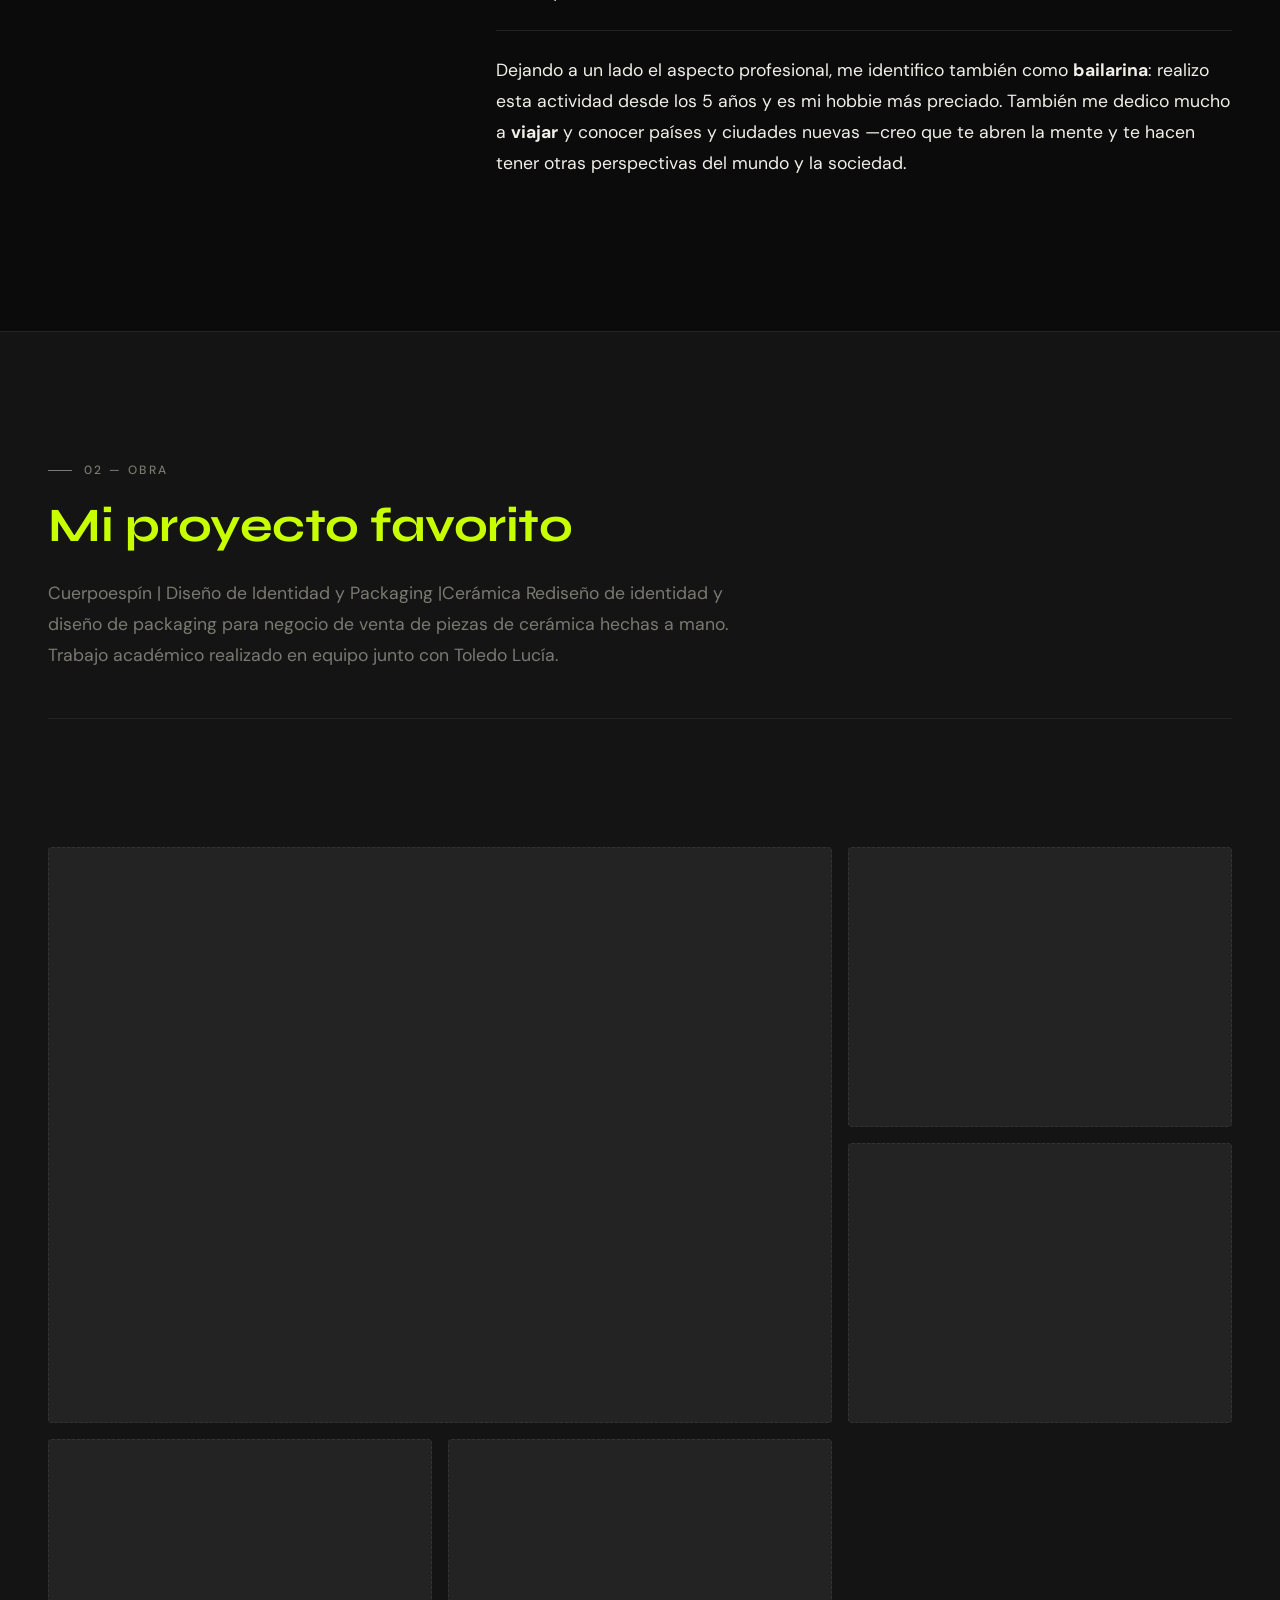
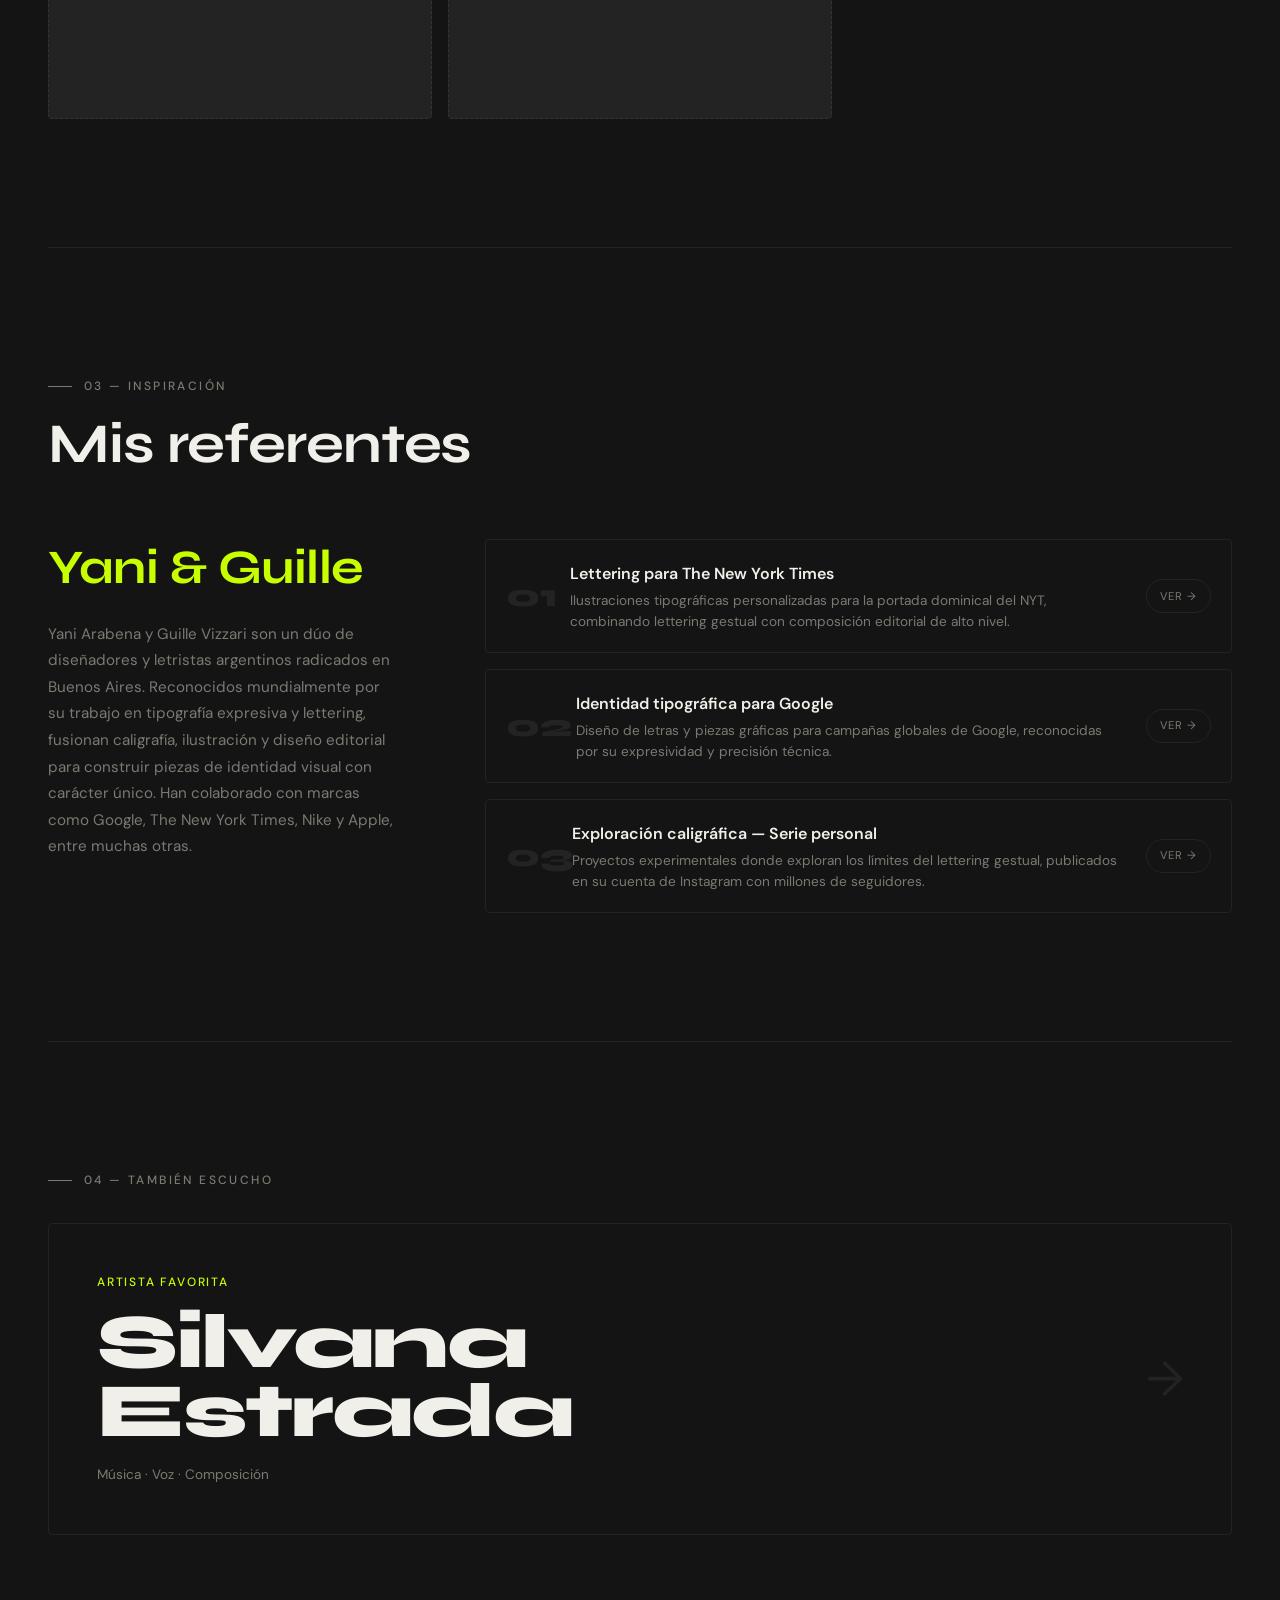
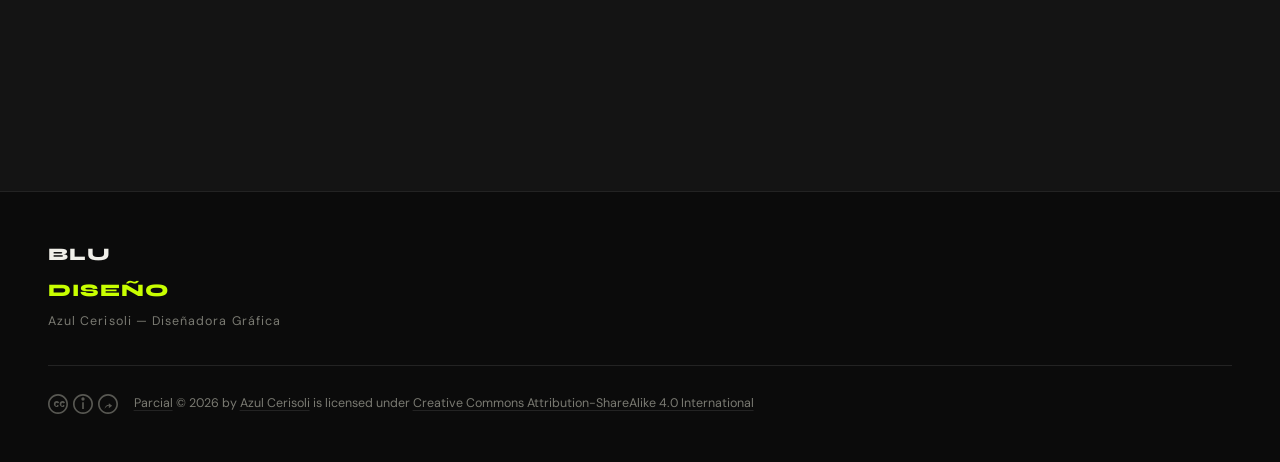
==== commit 3b369c79: "Refactor image grid structure in index.html" ====
--- a/index.html
+++ b/index.html
@@ -126,71 +126,31 @@
       </p>
 
       <!-- Grid de 5 slots de imagen -->
-      <div class="image-grid" id="imageGrid">
-
-        <div class="image-slot" data-index="0">
-          <div class="slot-icon">
-            <svg xmlns="http://www.w3.org/2000/svg" fill="none" viewBox="0 0 24 24" stroke-width="1.5" stroke="currentColor">
-              <path stroke-linecap="round" stroke-linejoin="round" d="M12 4.5v15m7.5-7.5h-15" />
-            </svg>
-          </div>
-          <span class="slot-text">Imagen principal</span>
-          <input type="file" accept="image/*" />
-          <img alt="cuerpoespin _Mesa de trabajo 1.jpg" />
-          <button class="remove-btn" title="Eliminar imagen">×</button>
-        </div>
-
-        <div class="image-slot" data-index="1">
-          <div class="slot-icon">
-            <svg xmlns="http://www.w3.org/2000/svg" fill="none" viewBox="0 0 24 24" stroke-width="1.5" stroke="currentColor">
-              <path stroke-linecap="round" stroke-linejoin="round" d="M12 4.5v15m7.5-7.5h-15" />
-            </svg>
-          </div>
-          <span class="slot-text">Agregar imagen</span>
-          <input type="file" accept="image/*" />
-          <img alt="Imagen del proyecto" />
-          <button class="remove-btn" title="Eliminar imagen">×</button>
-        </div>
-
-        <div class="image-slot" data-index="2">
-          <div class="slot-icon">
-            <svg xmlns="http://www.w3.org/2000/svg" fill="none" viewBox="0 0 24 24" stroke-width="1.5" stroke="currentColor">
-              <path stroke-linecap="round" stroke-linejoin="round" d="M12 4.5v15m7.5-7.5h-15" />
-            </svg>
-          </div>
-          <span class="slot-text">Agregar imagen</span>
-          <input type="file" accept="image/*" />
-          <img alt="Imagen del proyecto" />
-          <button class="remove-btn" title="Eliminar imagen">×</button>
-        </div>
-
-        <div class="image-slot" data-index="3">
-          <div class="slot-icon">
-            <svg xmlns="http://www.w3.org/2000/svg" fill="none" viewBox="0 0 24 24" stroke-width="1.5" stroke="currentColor">
-              <path stroke-linecap="round" stroke-linejoin="round" d="M12 4.5v15m7.5-7.5h-15" />
-            </svg>
-          </div>
-          <span class="slot-text">Agregar imagen</span>
-          <input type="file" accept="image/*" />
-          <img alt="Imagen del proyecto" />
-          <button class="remove-btn" title="Eliminar imagen">×</button>
-        </div>
-
-        <div class="image-slot" data-index="4">
-          <div class="slot-icon">
-            <svg xmlns="http://www.w3.org/2000/svg" fill="none" viewBox="0 0 24 24" stroke-width="1.5" stroke="currentColor">
-              <path stroke-linecap="round" stroke-linejoin="round" d="M12 4.5v15m7.5-7.5h-15" />
-            </svg>
-          </div>
-          <span class="slot-text">Agregar imagen</span>
-          <input type="file" accept="image/*" />
-          <img alt="Imagen del proyecto" />
-          <button class="remove-btn" title="Eliminar imagen">×</button>
-        </div>
-
-      </div>
-    </section>
-
+<section>
+  <div class="image-grid" id="imageGrid">
+
+    <div class="image-slot">
+      <img src="cuerpoespin _Mesa de trabajo 1.jpg" alt="Imagen principal de Silvana Estrada" />
+    </div>
+
+    <div class="image-slot">
+      <img src="cuerpoespin -05.jpg" alt="Silvana en concierto" />
+    </div>
+
+    <div class="image-slot">
+      <img src="cuerpoespin -1-02-15.jpg" alt="Descripción de la foto 3" />
+    </div>
+
+    <div class="image-slot">
+      <img src="cuerpoespin-14.jpg" alt="Descripción de la foto 4" />
+    </div>
+
+    <div class="image-slot">
+      <img src="cuerpoespin-12.jpg" alt="Descripción de la foto 5" />
+    </div>
+
+  </div>
+</section>
     <!-- — REFERENTES — -->
     <section id="referentes">
       <p class="section-label">03 — Inspiración</p>
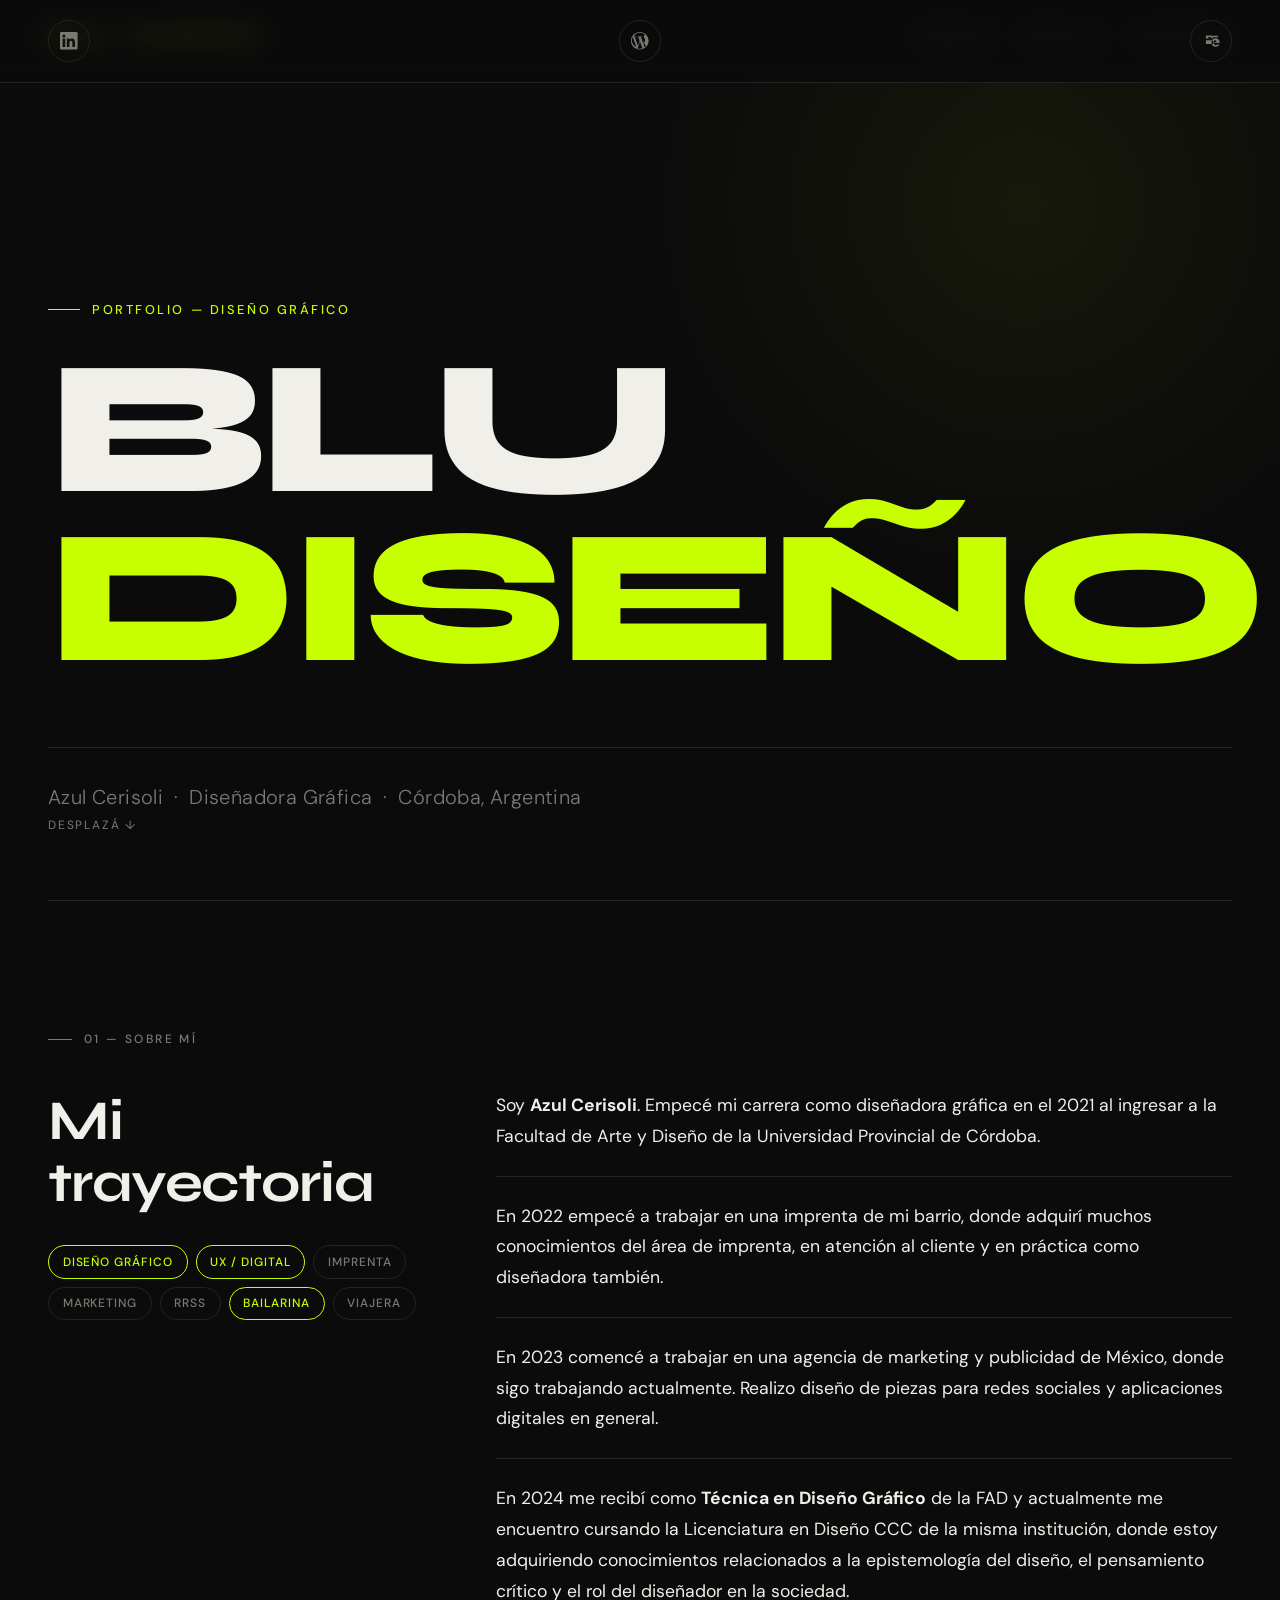
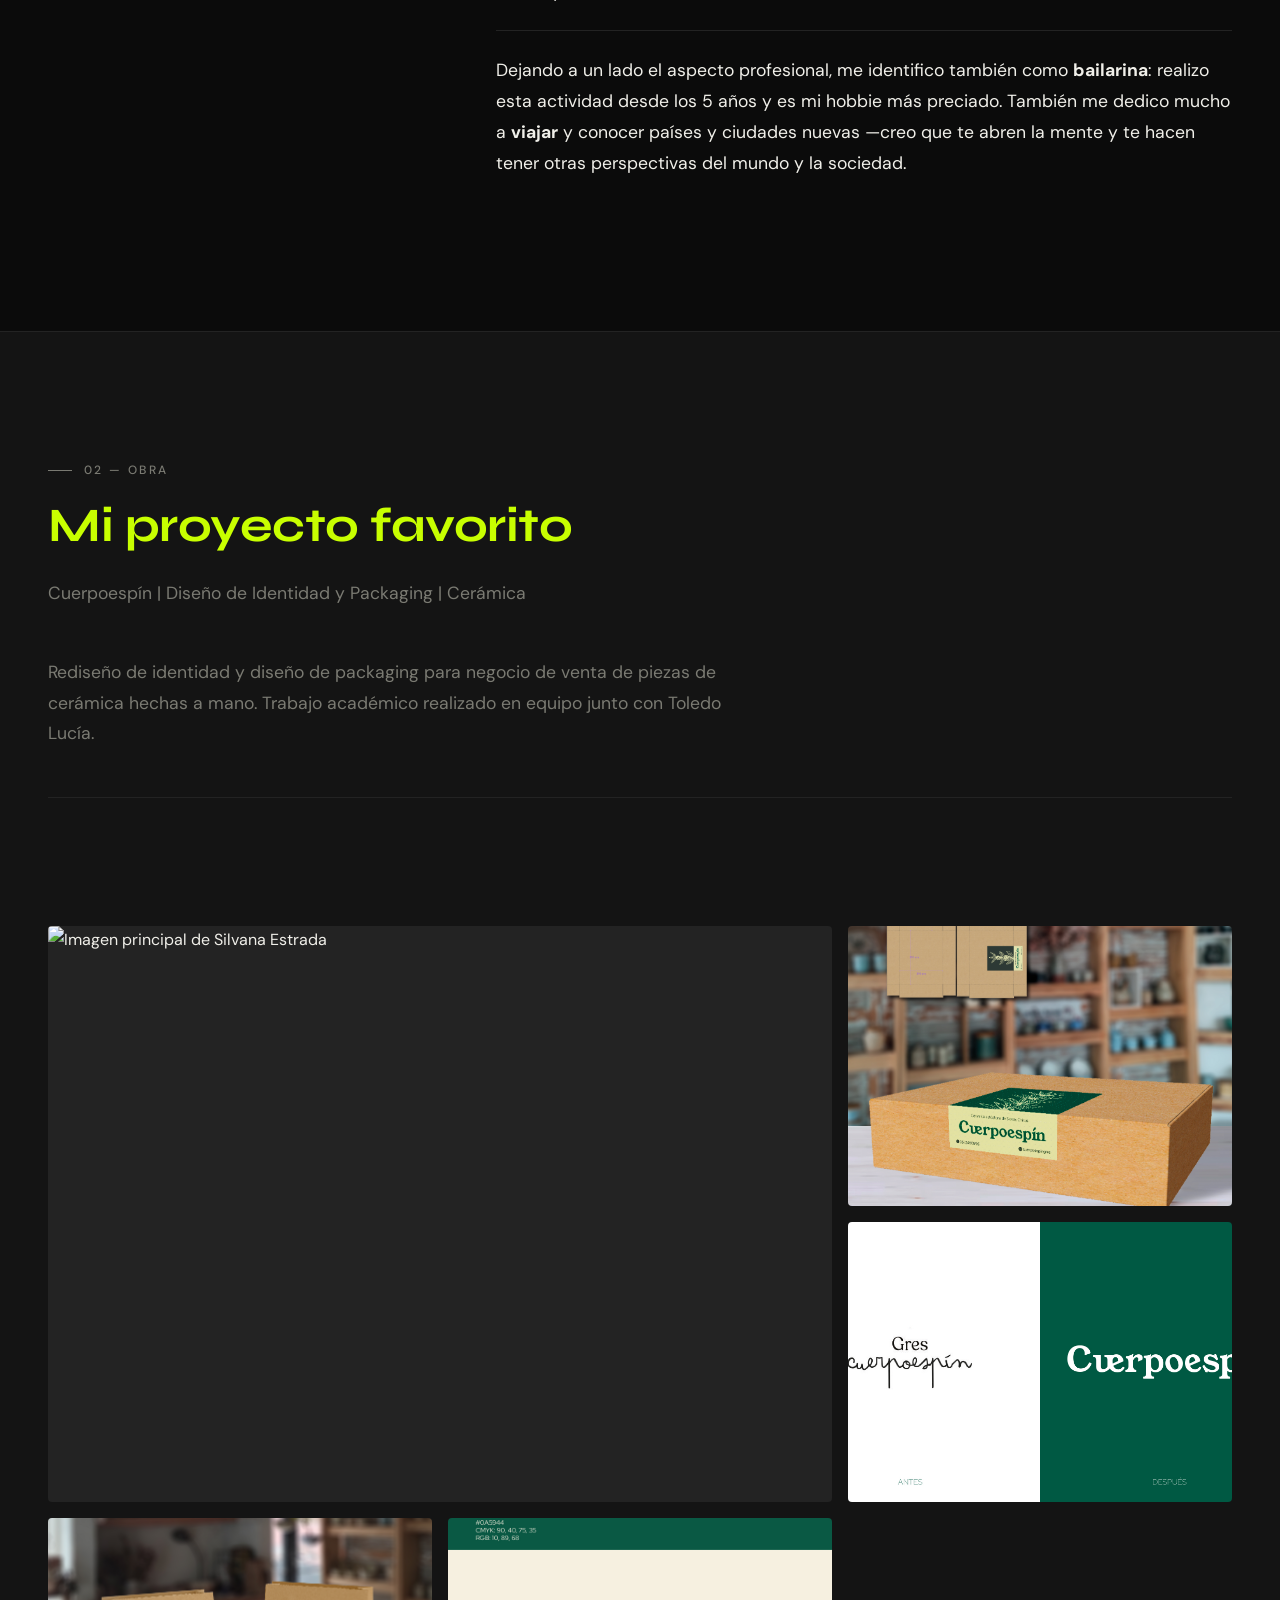
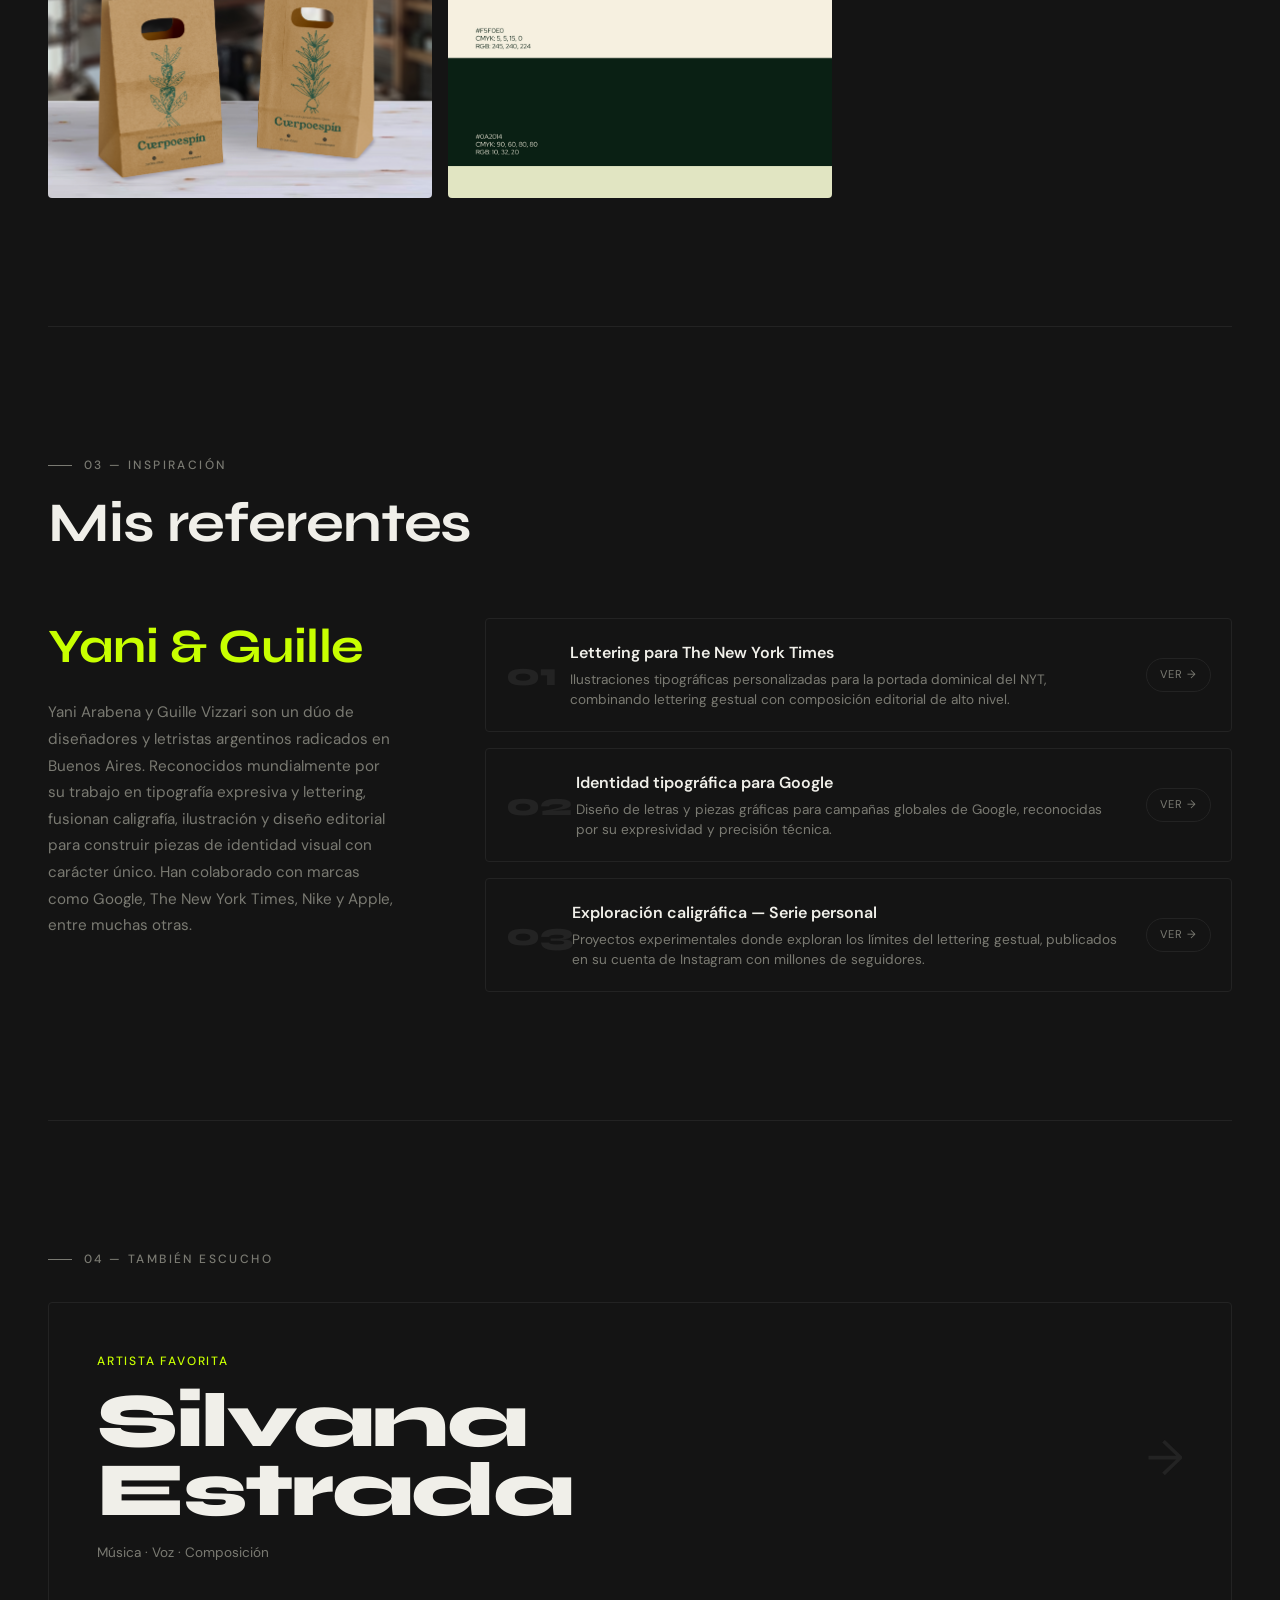
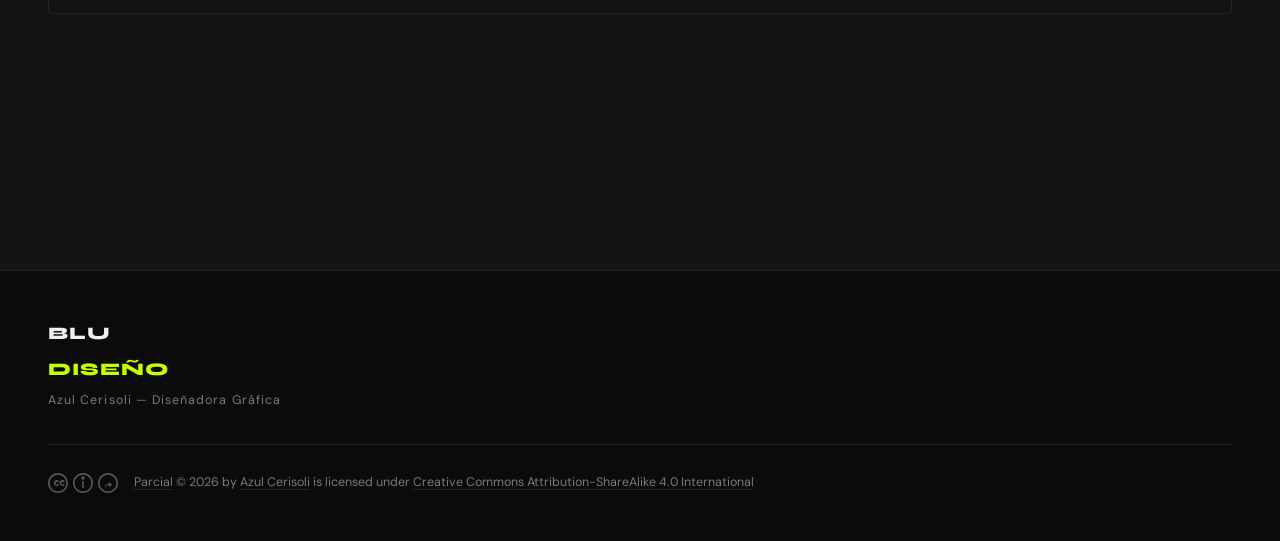
==== commit 55f3c7ab: "Fix formatting in project description paragraph" ====
--- a/index.html
+++ b/index.html
@@ -119,11 +119,13 @@
       <h3>Mi proyecto favorito</h3>
 
       <p class="proyecto-desc">
-        Cuerpoespín | Diseño de Identidad y Packaging |Cerámica
+        Cuerpoespín | Diseño de Identidad y Packaging | Cerámica
+      </p>
+     <p class="proyecto-desc">
         Rediseño de identidad y diseño de packaging para negocio de venta de
         piezas de cerámica hechas a mano. Trabajo académico realizado en equipo
         junto con Toledo Lucía.
-      </p>
+        </p>
 
       <!-- Grid de 5 slots de imagen -->
 <section>
--- a/styles.css
+++ b/styles.css
@@ -343,6 +343,7 @@
 }
 
 /* Grid de imágenes */
+/* Grid de imágenes */
 .image-grid {
   display: grid;
   grid-template-columns: repeat(3, 1fr);
@@ -350,123 +351,33 @@
   gap: 1rem;
 }
 
+/* Contenedor de cada foto */
 .image-slot {
   position: relative;
-  background: var(--border);
-  border: 1px dashed #333;
   border-radius: 4px;
   overflow: hidden;
-  cursor: pointer;
-  transition: border-color var(--transition), background var(--transition);
-  display: flex;
-  align-items: center;
-  justify-content: center;
-  flex-direction: column;
-  gap: 0.5rem;
-}
-
+  background: var(--border); /* Fondo por si la imagen tarda en cargar */
+}
+
+/* Hace que la primera imagen destaque (ocupa 2 columnas y 2 filas) */
 .image-slot:first-child {
   grid-column: span 2;
   grid-row: span 2;
 }
 
-.image-slot:hover {
-  border-color: var(--accent);
-  background: #1a1a1a;
-}
-
-.image-slot .slot-icon {
-  width: 2.5rem;
-  height: 2.5rem;
-  border: 1.5px solid var(--muted);
-  border-radius: 50%;
-  display: flex;
-  align-items: center;
-  justify-content: center;
-  transition: border-color var(--transition);
-}
-
-.image-slot:hover .slot-icon {
-  border-color: var(--accent);
-}
-
-.image-slot .slot-icon svg {
-  width: 1.2rem;
-  height: 1.2rem;
-  stroke: var(--muted);
-  transition: stroke var(--transition);
-}
-
-.image-slot:hover .slot-icon svg {
-  stroke: var(--accent);
-}
-
-.slot-text {
-  font-family: var(--font-body);
-  font-size: 0.7rem;
-  letter-spacing: 0.12em;
-  text-transform: uppercase;
-  color: var(--muted);
-  transition: color var(--transition);
-}
-
-.image-slot:hover .slot-text {
-  color: var(--accent);
-}
-
-.image-slot input[type="file"] {
-  position: absolute;
-  inset: 0;
-  opacity: 0;
-  cursor: pointer;
-}
-
+/* Estilos de la imagen para que llene el recuadro perfecto sin deformarse */
 .image-slot img {
-  position: absolute;
-  inset: 0;
   width: 100%;
   height: 100%;
   object-fit: cover;
-  display: none;
-}
-
-.image-slot.has-image .slot-icon,
-.image-slot.has-image .slot-text {
-  display: none;
-}
-
-.image-slot.has-image img {
   display: block;
-}
-
-.image-slot .remove-btn {
-  display: none;
-  position: absolute;
-  top: 0.5rem;
-  right: 0.5rem;
-  background: rgba(11, 11, 11, 0.85);
-  border: none;
-  border-radius: 50%;
-  width: 1.8rem;
-  height: 1.8rem;
-  align-items: center;
-  justify-content: center;
-  cursor: pointer;
-  color: var(--text);
-  font-size: 1rem;
-  z-index: 2;
-  transition: background var(--transition);
-}
-
-.image-slot.has-image .remove-btn {
-  display: flex;
-}
-
-.remove-btn:hover {
-  background: rgba(200, 255, 0, 0.2);
-  color: var(--accent);
-}
-
+  transition: transform 0.3s ease; /* Prepara la imagen para una animación fluida */
+}
+
+/* Efecto opcional y elegante: zoom suave al pasar el mouse */
+.image-slot:hover img {
+  transform: scale(1.05);
+}
 /* ====== SECCIÓN REFERENTES ====== */
 
 #referentes .section-inner {
